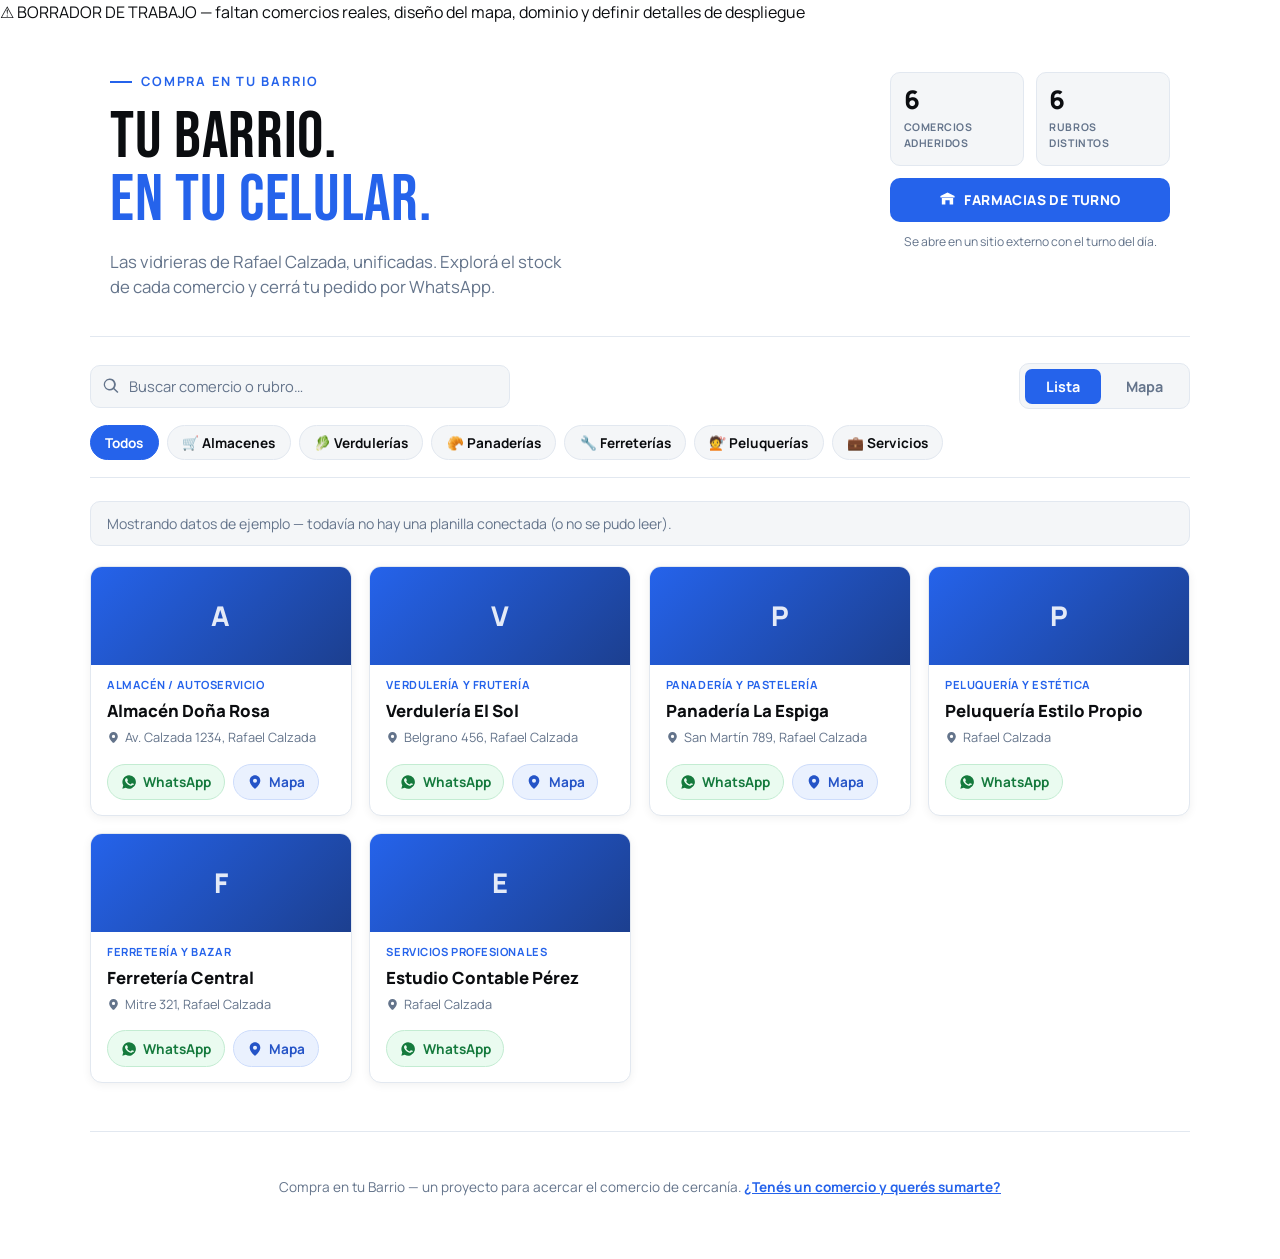
==== index.html @ 44babd19 "Update index.html" ====
<!doctype html>
<html lang="es-AR">
<head>
  <meta charset="UTF-8" />
  <meta name="viewport" content="width=device-width, initial-scale=1" />
  <title>Compra en tu Barrio — Rafael Calzada</title>
  <meta name="description" content="Todos los comercios y servicios de Rafael Calzada en un solo lugar. Contactate directo con tus vecinos comerciantes por WhatsApp." />
  <link rel="preconnect" href="https://fonts.googleapis.com" />
  <link rel="preconnect" href="https://fonts.gstatic.com" crossorigin />
  <link href="https://fonts.googleapis.com/css2?family=Bebas+Neue&family=Manrope:wght@400;500;600;700;800&display=swap" rel="stylesheet" />
  <link rel="stylesheet" href="css/style.css" />
</head>

<div class="placeholder-banner">
  ⚠️ BORRADOR DE TRABAJO — faltan comercios reales, diseño del mapa, dominio y definir detalles de despliegue
</div>
  
<body>
  <div class="pagina">
    <!-- Riel de publicidad izquierdo. Reemplazá el contenido de .riel__slot por
         un <ins class="adsbygoogle"> de Google AdSense (formato vertical, 160x600)
         cuando tengas la cuenta aprobada — ver README, sección "Publicidad". -->
    <aside class="riel riel--izquierda" aria-label="Espacio publicitario">
      <div class="riel__slot">
        <span class="riel__etiqueta">Publicidad</span>
        <p class="riel__texto">¿Querés que tu comercio aparezca acá?</p>
        <a class="riel__cta" id="link-publicidad-izq" href="#" target="_blank" rel="noopener">Reservá este espacio</a>
      </div>
    </aside>

    <div class="pagina__centro">
  <header class="encabezado">
    <div class="contenedor encabezado__contenido">
      <div class="encabezado__texto">
        <p class="encabezado__marca">Compra en tu barrio</p>
        <h1 class="encabezado__titulo">Tu barrio.<br><span class="resalte">En tu celular.</span></h1>
        <p class="encabezado__bajada" id="texto-bajada">
          Las vidrieras de tu barrio, unificadas. Explorá el stock de cada comercio y cerrá tu pedido por WhatsApp.
        </p>
      </div>

      <aside class="panel" aria-label="Resumen y farmacias de turno">
        <div class="panel__stats">
          <div class="panel__stat">
            <span class="panel__stat-num" id="contador-comercios">—</span>
            <span class="panel__stat-label">Comercios adheridos</span>
          </div>
          <div class="panel__stat">
            <span class="panel__stat-num" id="contador-rubros">—</span>
            <span class="panel__stat-label">Rubros distintos</span>
          </div>
        </div>
        <a class="btn-farmacias" id="link-farmacias" href="#" target="_blank" rel="noopener">
          <svg viewBox="0 0 24 24" aria-hidden="true"><path d="M12 2 2 7v2h20V7L12 2zm-8 8v9h5v-6h6v6h5v-9H4z"/></svg>
          Farmacias de turno
        </a>
        <p class="panel__nota">Se abre en un sitio externo con el turno del día.</p>
      </aside>
    </div>
  </header>

  <main class="contenedor principal">
    <div class="barra-herramientas">
      <div class="barra-fila-superior">
        <div class="buscador">
          <svg class="buscador__icono" viewBox="0 0 24 24" aria-hidden="true"><path d="M10 2a8 8 0 105.29 14.29l5.21 5.2 1.41-1.41-5.2-5.21A8 8 0 0010 2zm0 2a6 6 0 110 12 6 6 0 010-12z"/></svg>
          <input type="search" id="buscador" class="buscador__input" placeholder="Buscar comercio o rubro…" aria-label="Buscar comercio o rubro">
        </div>
        <div class="selector" role="tablist" aria-label="Ver como">
          <button class="selector__btn is-activo" type="button" data-vista="lista" role="tab" aria-selected="true">Lista</button>
          <button class="selector__btn" type="button" data-vista="mapa" role="tab" aria-selected="false">Mapa</button>
        </div>
      </div>
      <div class="rubros-filtro" id="rubros-filtro" role="group" aria-label="Filtrar por rubro"></div>
    </div>

    <p class="aviso-demo" id="aviso-demo" hidden>
      Mostrando datos de ejemplo — todavía no hay una planilla conectada (o no se pudo leer).
    </p>

    <section id="lista-comercios" class="grilla" aria-live="polite"></section>
    <section id="vista-mapa" class="vista-mapa" hidden></section>
  </main>

  <footer class="pie">
    <p>Compra en tu Barrio — un proyecto para acercar el comercio de cercanía. <a href="#">¿Tenés un comercio y querés sumarte?</a></p>
  </footer>
    </div>

    <!-- Riel de publicidad derecho. Mismo reemplazo que el izquierdo cuando uses AdSense. -->
    <aside class="riel riel--derecha" aria-label="Espacio publicitario">
      <div class="riel__slot">
        <span class="riel__etiqueta">Publicidad</span>
        <p class="riel__texto">¿Querés que tu comercio aparezca acá?</p>
        <a class="riel__cta" id="link-publicidad-der" href="#" target="_blank" rel="noopener">Reservá este espacio</a>
      </div>
    </aside>
  </div>

  <script src="js/config.js"></script>
  <script src="js/demo-data.js"></script>
  <script src="js/phone.js"></script>
  <script src="js/csv.js"></script>
  <script src="js/app.js"></script>
</body>
</html>
---- css/style.css ----
:root {
  --color-primario: #2563eb;        /* azul de acento */
  --color-primario-texto: #ffffff;
  --color-fondo: #ffffff;
  --color-superficie: #ffffff;
  --color-tile-fondo: #f4f6f8;
  --color-texto: #0b0d10;
  --color-texto-suave: #64748b;
  --color-borde: #e2e8f0;
  --color-whatsapp: #25d366;
  --radio: 12px;
  --sombra: 0 2px 10px rgba(11, 13, 16, 0.06);
  --sombra-hover: 0 10px 24px rgba(11, 13, 16, 0.10);
  --resplandor-acento: none;
  --btn-wa-fondo: #eafbf0;
  --btn-wa-texto: #157a3d;
  --btn-wa-borde: #c3ecd2;
  --btn-mapa-fondo: #eaf1fe;
  --btn-mapa-texto: #2554c7;
  --btn-mapa-borde: #cddcfb;
  font-size: 16px;
}

@media (prefers-color-scheme: dark) {
  :root:not([data-theme="light"]) {
    --color-primario: #2f80ff;
    --color-fondo: #0b0d10;
    --color-superficie: #15181c;
    --color-tile-fondo: #15181c;
    --color-texto: #f7f8fa;
    --color-texto-suave: #94a3b8;
    --color-borde: #262b32;
    --sombra: 0 2px 10px rgba(0, 0, 0, 0.4);
    --sombra-hover: 0 10px 26px rgba(0, 0, 0, 0.55);
    --resplandor-acento: 0 0 24px rgba(47, 128, 255, 0.35);
    --btn-wa-fondo: #16301f;
    --btn-wa-texto: #6bdb95;
    --btn-wa-borde: #285437;
    --btn-mapa-fondo: #16233d;
    --btn-mapa-texto: #8fb4ff;
    --btn-mapa-borde: #24365c;
  }
}

:root[data-theme="dark"] {
  --color-primario: #2f80ff;
  --color-fondo: #0b0d10;
  --color-superficie: #15181c;
  --color-tile-fondo: #15181c;
  --color-texto: #f7f8fa;
  --color-texto-suave: #94a3b8;
  --color-borde: #262b32;
  --sombra: 0 2px 10px rgba(0, 0, 0, 0.4);
  --sombra-hover: 0 10px 26px rgba(0, 0, 0, 0.55);
  --resplandor-acento: 0 0 24px rgba(47, 128, 255, 0.35);
  --btn-wa-fondo: #16301f;
  --btn-wa-texto: #6bdb95;
  --btn-wa-borde: #285437;
  --btn-mapa-fondo: #16233d;
  --btn-mapa-texto: #8fb4ff;
  --btn-mapa-borde: #24365c;
}

* { box-sizing: border-box; }

body {
  margin: 0;
  font-family: "Manrope", "Segoe UI", system-ui, -apple-system, Roboto, Arial, sans-serif;
  background: var(--color-fondo);
  color: var(--color-texto);
  line-height: 1.5;
}

a { color: inherit; }

.contenedor {
  max-width: 1100px;
  margin: 0 auto;
  padding: 0 1.25rem;
}

/* ---------- Rieles de publicidad (laterales) ---------- */

.pagina {
  display: grid;
  grid-template-columns: 1fr minmax(0, 1100px) 1fr;
  column-gap: 1.5rem;
  max-width: 1600px;
  margin: 0 auto;
}

/* grid-column fijo en las tres columnas: si un riel tiene display:none,
   el auto-placement de grid saltearía su columna y correría al resto —
   asignar la columna explícita evita que el centro quede apretado. */
.riel--izquierda { grid-column: 1; }
.pagina__centro { grid-column: 2; min-width: 0; }
.riel--derecha { grid-column: 3; }

.riel { display: none; }

@media (min-width: 1500px) {
  .riel {
    display: flex;
    justify-content: center;
    position: sticky;
    top: 1.5rem;
    align-self: start;
  }
  .riel--izquierda { justify-self: end; }
  .riel--derecha { justify-self: start; }
}

.riel__slot {
  width: 160px;
  min-height: 500px;
  background: var(--color-tile-fondo);
  border: 1px dashed var(--color-borde);
  border-radius: var(--radio);
  padding: 1.1rem 0.9rem;
  display: flex;
  flex-direction: column;
  align-items: center;
  text-align: center;
  gap: 0.75rem;
}

.riel__etiqueta {
  font-size: 0.62rem;
  font-weight: 700;
  letter-spacing: 0.08em;
  text-transform: uppercase;
  color: var(--color-texto-suave);
}

.riel__texto {
  margin: 0;
  font-size: 0.85rem;
  color: var(--color-texto-suave);
  line-height: 1.4;
}

.riel__cta {
  margin-top: auto;
  font-size: 0.8rem;
  font-weight: 700;
  color: var(--color-primario);
  text-decoration: none;
  border: 1px solid var(--color-primario);
  border-radius: 999px;
  padding: 0.45rem 0.9rem;
}

.riel__cta:hover { background: var(--color-primario); color: var(--color-primario-texto); }
.riel__cta[aria-disabled="true"] { pointer-events: none; opacity: 0.6; }

/* ---------- Encabezado ---------- */

.encabezado {
  background: var(--color-fondo);
  padding: 3rem 0 2.25rem;
  border-bottom: 1px solid var(--color-borde);
}

.encabezado__contenido {
  display: flex;
  flex-wrap: wrap;
  gap: 2rem;
  justify-content: space-between;
  align-items: flex-start;
}

.encabezado__texto {
  flex: 1 1 340px;
  max-width: 620px;
}

.encabezado__marca {
  display: flex;
  align-items: center;
  gap: 0.55rem;
  font-size: 0.8rem;
  font-weight: 700;
  letter-spacing: 0.14em;
  text-transform: uppercase;
  color: var(--color-primario);
  margin: 0 0 1rem;
}

.encabezado__marca::before {
  content: "";
  width: 1.4rem;
  height: 2px;
  background: var(--color-primario);
}

.encabezado__titulo {
  font-family: "Bebas Neue", "Oswald", "Segoe UI", system-ui, sans-serif;
  font-weight: 400;
  font-size: clamp(2.6rem, 6.2vw, 4.1rem);
  line-height: 0.96;
  letter-spacing: 0.01em;
  margin: 0 0 1rem;
  color: var(--color-texto);
  text-wrap: balance;
}

.encabezado__titulo .resalte {
  color: var(--color-primario);
  text-shadow: var(--resplandor-acento);
}

.encabezado__bajada {
  margin: 0;
  font-size: 1.05rem;
  color: var(--color-texto-suave);
  max-width: 46ch;
}

/* ---------- Panel lateral (stats + farmacias) ---------- */

.panel {
  flex: 0 0 280px;
  display: flex;
  flex-direction: column;
  gap: 0.7rem;
}

.panel__stats {
  display: flex;
  gap: 0.7rem;
}

.panel__stat {
  flex: 1;
  background: var(--color-tile-fondo);
  border: 1px solid var(--color-borde);
  border-radius: 10px;
  padding: 0.85rem 0.8rem;
}

.panel__stat-num {
  font-family: "Manrope", sans-serif;
  font-size: 1.6rem;
  font-weight: 800;
  color: var(--color-texto);
  line-height: 1;
}

.panel__stat-label {
  display: block;
  margin-top: 0.35rem;
  font-size: 0.66rem;
  font-weight: 700;
  letter-spacing: 0.05em;
  text-transform: uppercase;
  color: var(--color-texto-suave);
}

.btn-farmacias {
  display: flex;
  align-items: center;
  justify-content: center;
  gap: 0.5rem;
  width: 100%;
  padding: 0.75rem 1rem;
  background: var(--color-primario);
  color: var(--color-primario-texto);
  font-weight: 800;
  font-size: 0.85rem;
  letter-spacing: 0.03em;
  text-transform: uppercase;
  border: none;
  border-radius: 10px;
  text-decoration: none;
  box-shadow: var(--resplandor-acento);
  transition: transform 0.15s ease, box-shadow 0.15s ease;
}

.btn-farmacias:hover,
.btn-farmacias:focus-visible {
  transform: translateY(-1px);
}

.btn-farmacias svg { width: 17px; height: 17px; fill: currentColor; }

.panel__nota {
  margin: 0;
  font-size: 0.76rem;
  color: var(--color-texto-suave);
  text-align: center;
}

/* ---------- Barra de herramientas (selector Lista / Mapa) ---------- */

.barra-herramientas {
  padding: 1.4rem 0 1.1rem;
  border-bottom: 1px solid var(--color-borde);
  margin-bottom: 1.4rem;
}

.barra-fila-superior {
  display: flex;
  flex-wrap: wrap;
  gap: 0.75rem;
  align-items: center;
  justify-content: space-between;
}

.buscador {
  position: relative;
  flex: 1 1 260px;
  max-width: 420px;
}

.buscador__icono {
  position: absolute;
  left: 0.75rem;
  top: 50%;
  transform: translateY(-50%);
  width: 18px;
  height: 18px;
  fill: var(--color-texto-suave);
  pointer-events: none;
}

.buscador__input {
  width: 100%;
  padding: 0.6rem 0.9rem 0.6rem 2.4rem;
  border-radius: 10px;
  border: 1px solid var(--color-borde);
  background: var(--color-tile-fondo);
  color: var(--color-texto);
  font: inherit;
  font-size: 0.92rem;
}

.buscador__input::placeholder { color: var(--color-texto-suave); }

.rubros-filtro {
  display: flex;
  flex-wrap: wrap;
  gap: 0.5rem;
  margin-top: 1rem;
}

.rubro-pill {
  display: inline-flex;
  align-items: center;
  gap: 0.4rem;
  border: 1px solid var(--color-borde);
  background: var(--color-tile-fondo);
  color: var(--color-texto);
  padding: 0.45rem 0.9rem;
  border-radius: 999px;
  font-size: 0.85rem;
  font-weight: 700;
  cursor: pointer;
  font-family: inherit;
  transition: background 0.15s ease, color 0.15s ease, border-color 0.15s ease;
}

.rubro-pill:hover { border-color: var(--color-primario); }

.rubro-pill.is-activo {
  background: var(--color-primario);
  color: var(--color-primario-texto);
  border-color: var(--color-primario);
}

.selector {
  display: inline-flex;
  gap: 0.3rem;
  background: var(--color-tile-fondo);
  border: 1px solid var(--color-borde);
  border-radius: 10px;
  padding: 0.3rem;
}

.selector__btn {
  border: none;
  background: transparent;
  padding: 0.5rem 1.3rem;
  border-radius: 7px;
  font-size: 0.9rem;
  font-weight: 700;
  color: var(--color-texto-suave);
  cursor: pointer;
  font-family: inherit;
}

.selector__btn.is-activo {
  background: var(--color-primario);
  color: var(--color-primario-texto);
}

.aviso-demo {
  background: var(--color-tile-fondo);
  border: 1px solid var(--color-borde);
  color: var(--color-texto-suave);
  padding: 0.7rem 1rem;
  border-radius: 10px;
  font-size: 0.88rem;
  margin-bottom: 1.25rem;
}

/* ---------- Grilla de tarjetas ---------- */

.principal { padding: 0.25rem 0 3rem; }

.grilla {
  display: grid;
  grid-template-columns: repeat(auto-fill, minmax(230px, 1fr));
  gap: 1.1rem;
}

.grilla[hidden],
.vista-mapa[hidden] {
  display: none;
}

.mensaje-vacio {
  color: var(--color-texto-suave);
  padding: 2rem 0;
}

.tarjeta {
  background: var(--color-superficie);
  border: 1px solid var(--color-borde);
  border-radius: var(--radio);
  overflow: hidden;
  box-shadow: var(--sombra);
  transition: box-shadow 0.15s ease, transform 0.15s ease, border-color 0.15s ease;
  display: flex;
  flex-direction: column;
}

.tarjeta:hover { box-shadow: var(--sombra-hover); transform: translateY(-2px); border-color: var(--color-primario); }

.tarjeta__portada {
  display: block;
  position: relative;
  aspect-ratio: 16 / 6;
  background: linear-gradient(135deg, var(--color-primario), #1c3f8f);
  overflow: hidden;
}

.tarjeta__portada img {
  width: 100%;
  height: 100%;
  object-fit: cover;
  display: block;
}

.tarjeta__inicial {
  display: none;
  position: absolute;
  inset: 0;
  align-items: center;
  justify-content: center;
  font-family: "Manrope", sans-serif;
  font-size: 1.7rem;
  font-weight: 800;
  color: rgba(255, 255, 255, 0.88);
}

.tarjeta__portada.sin-imagen .tarjeta__inicial { display: flex; }

.tarjeta__cuerpo {
  padding: 0.75rem 1rem 0.9rem;
  display: flex;
  flex-direction: column;
  gap: 0.3rem;
  flex: 1;
}

.tarjeta__rubro {
  font-size: 0.7rem;
  font-weight: 700;
  text-transform: uppercase;
  letter-spacing: 0.05em;
  color: var(--color-primario);
}

.tarjeta__nombre {
  margin: 0;
  font-family: "Manrope", sans-serif;
  font-size: 1.05rem;
  font-weight: 800;
}

.tarjeta__zona {
  display: flex;
  align-items: center;
  gap: 0.3rem;
  margin: 0;
  font-size: 0.8rem;
  color: var(--color-texto-suave);
}

.tarjeta__zona svg { width: 13px; height: 13px; fill: currentColor; flex-shrink: 0; }

.tarjeta__acciones {
  margin-top: auto;
  padding-top: 0.7rem;
  display: flex;
  gap: 0.5rem;
  flex-wrap: wrap;
}

.btn {
  display: inline-flex;
  align-items: center;
  gap: 0.4rem;
  padding: 0.45rem 0.8rem;
  border-radius: 999px;
  font-size: 0.85rem;
  font-weight: 700;
  text-decoration: none;
  border: 1px solid var(--color-borde);
}

.btn svg { width: 16px; height: 16px; fill: currentColor; }

.btn--whatsapp { background: var(--btn-wa-fondo); color: var(--btn-wa-texto); border-color: var(--btn-wa-borde); }
.btn--whatsapp:hover { background: var(--color-whatsapp); color: #06280f; }

.btn--mapa { background: var(--btn-mapa-fondo); color: var(--btn-mapa-texto); border-color: var(--btn-mapa-borde); }
.btn--mapa:hover { background: var(--btn-mapa-texto); color: var(--color-superficie); }

/* ---------- Vista de mapa ---------- */

.vista-mapa iframe {
  width: 100%;
  height: min(70vh, 620px);
  border: 1px solid var(--color-borde);
  border-radius: var(--radio);
}

/* ---------- Pie ---------- */

.pie {
  text-align: center;
  padding: 2rem 0 3rem;
  color: var(--color-texto-suave);
  font-size: 0.85rem;
  border-top: 1px solid var(--color-borde);
}

.pie a { color: var(--color-primario); font-weight: 700; }

/* ---------- Accesibilidad ---------- */

:focus-visible {
  outline: 3px solid var(--color-primario);
  outline-offset: 2px;
}

@media (max-width: 640px) {
  .encabezado__contenido { flex-direction: column; }
  .panel { flex-basis: auto; width: 100%; }
  .buscador { max-width: 100%; flex-basis: 100%; }
}
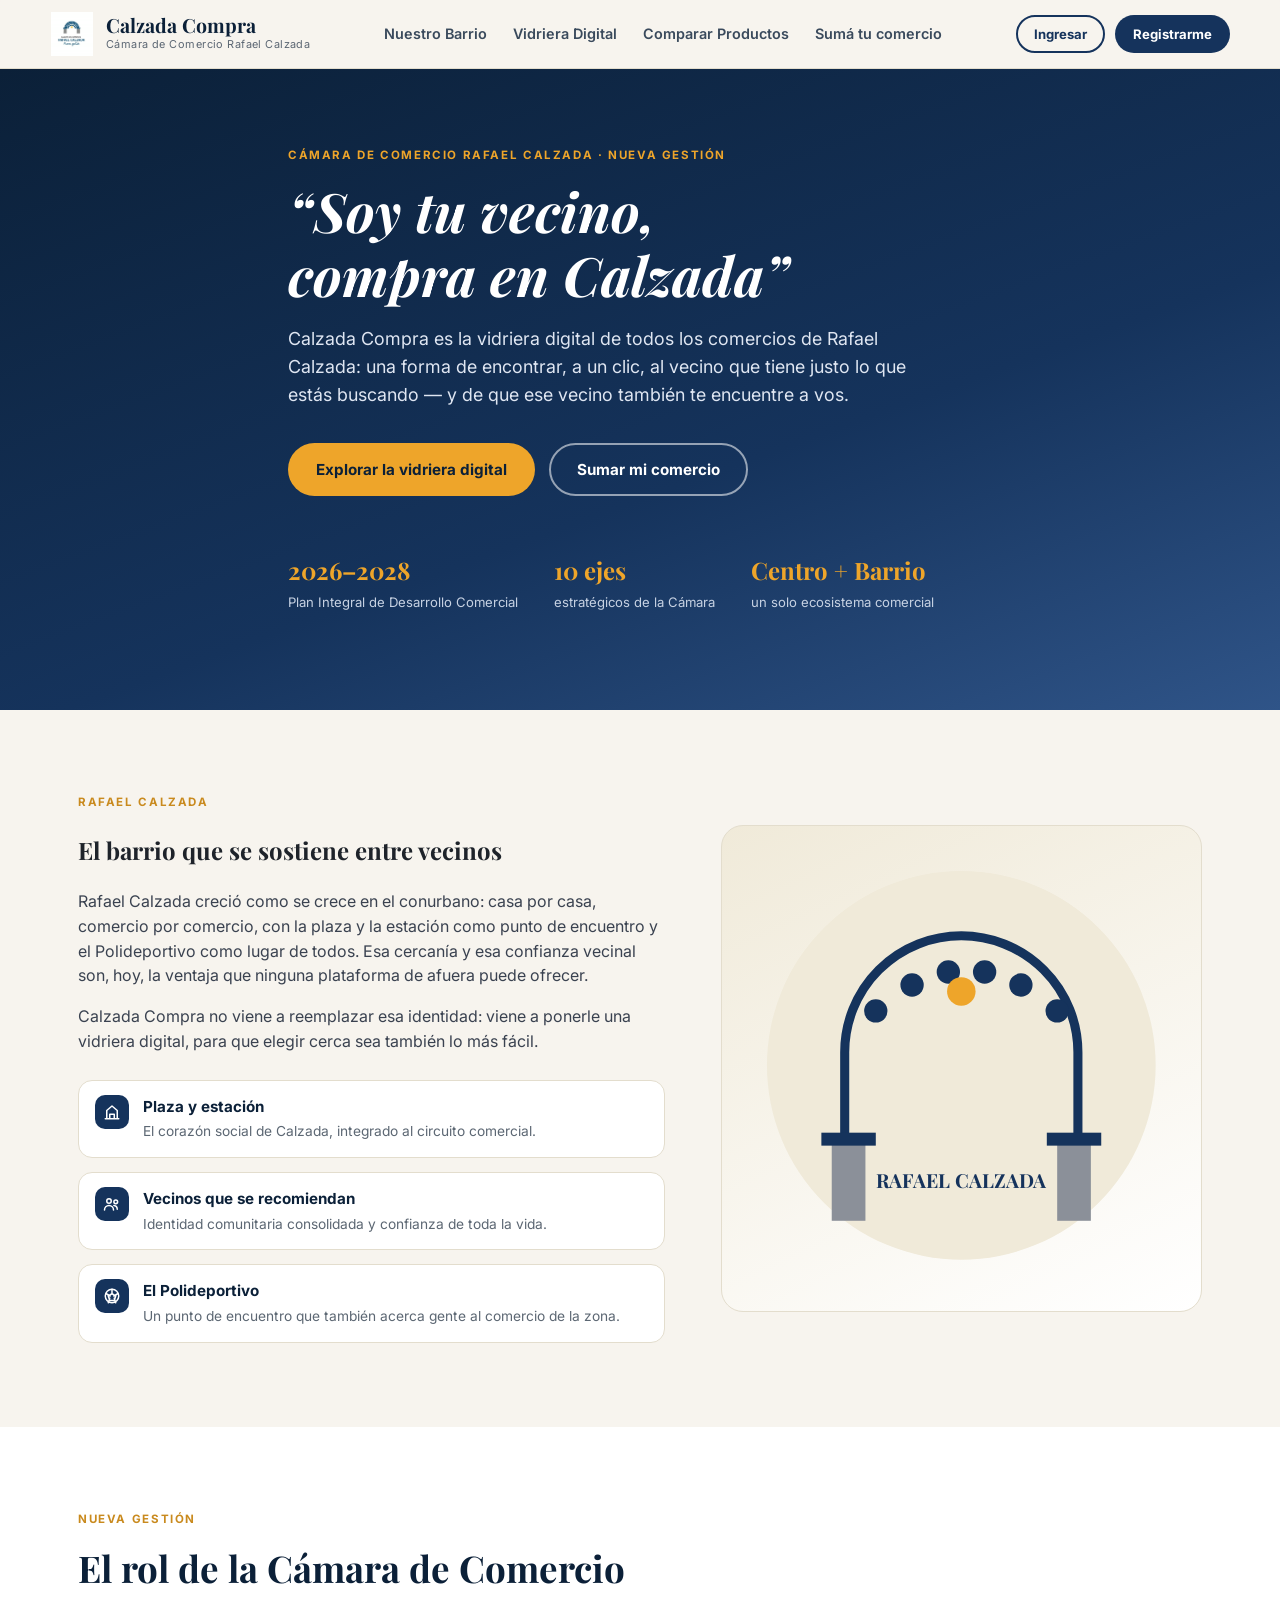
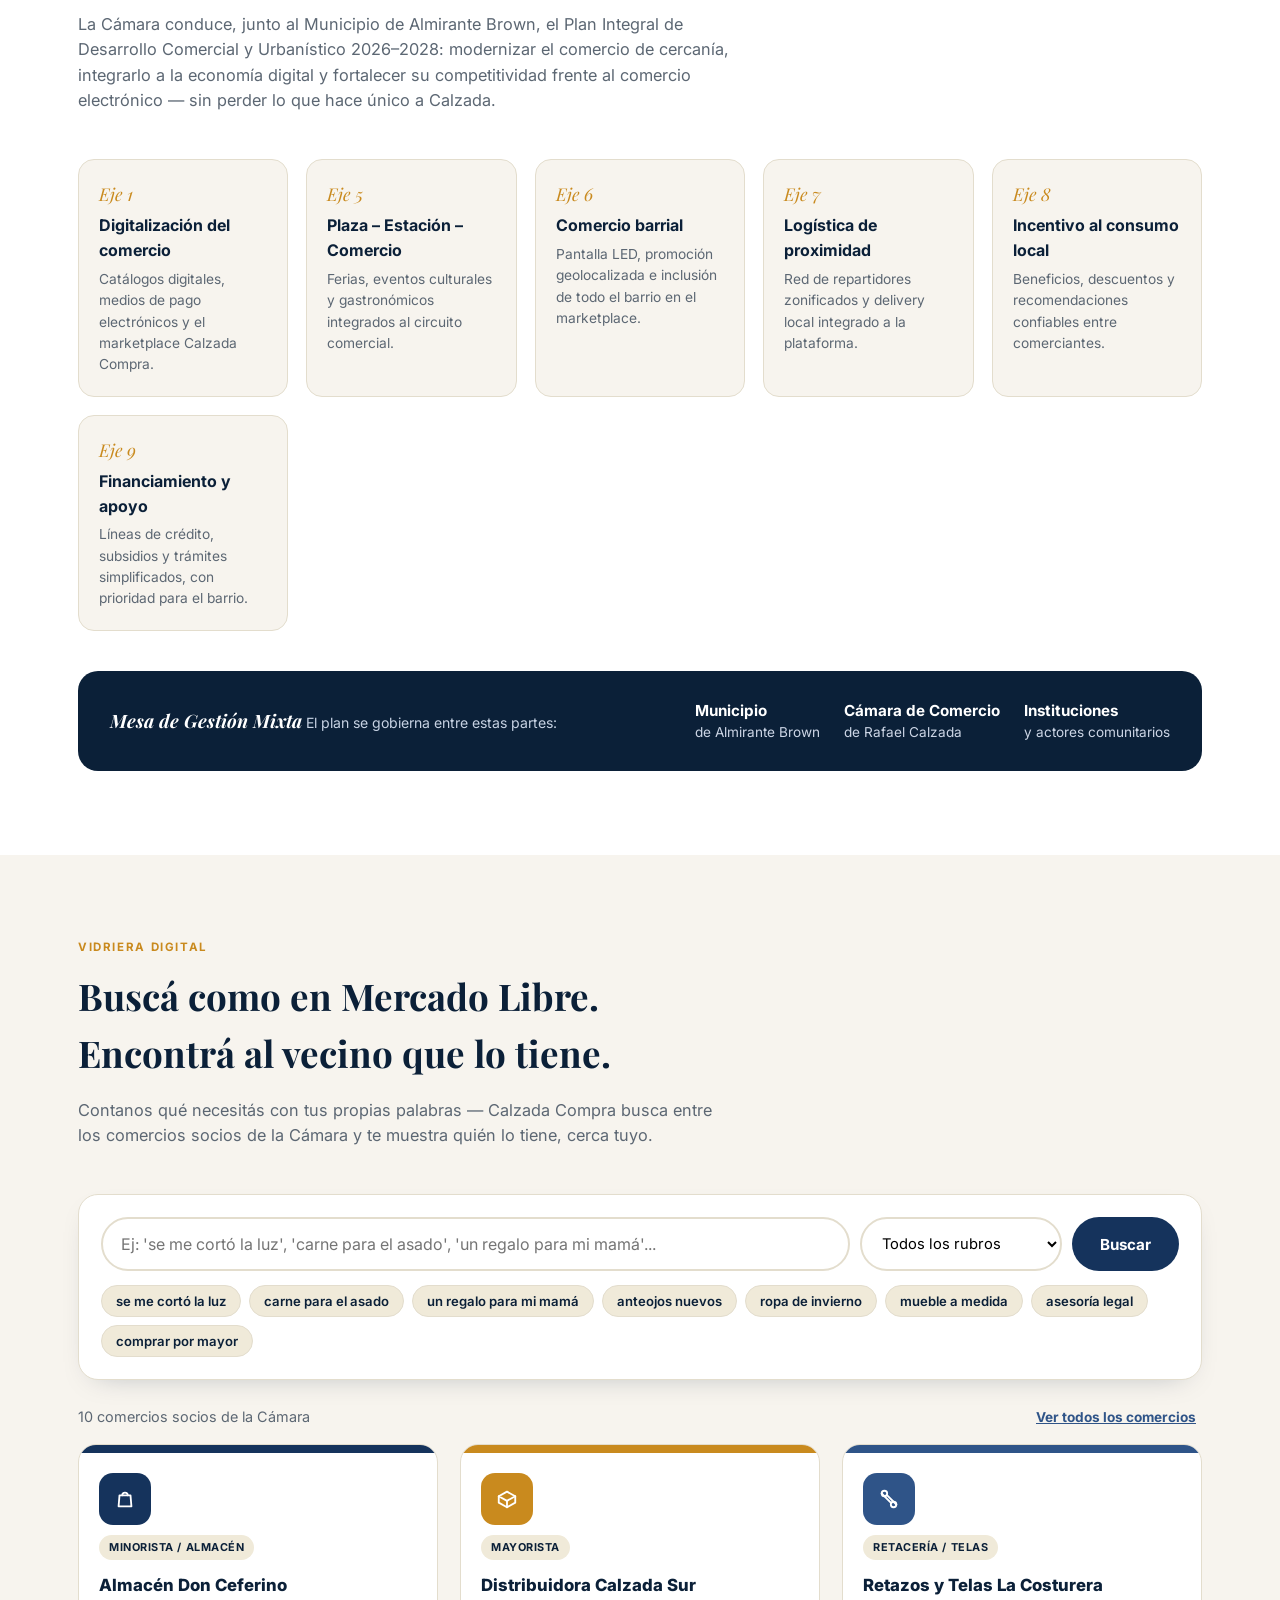
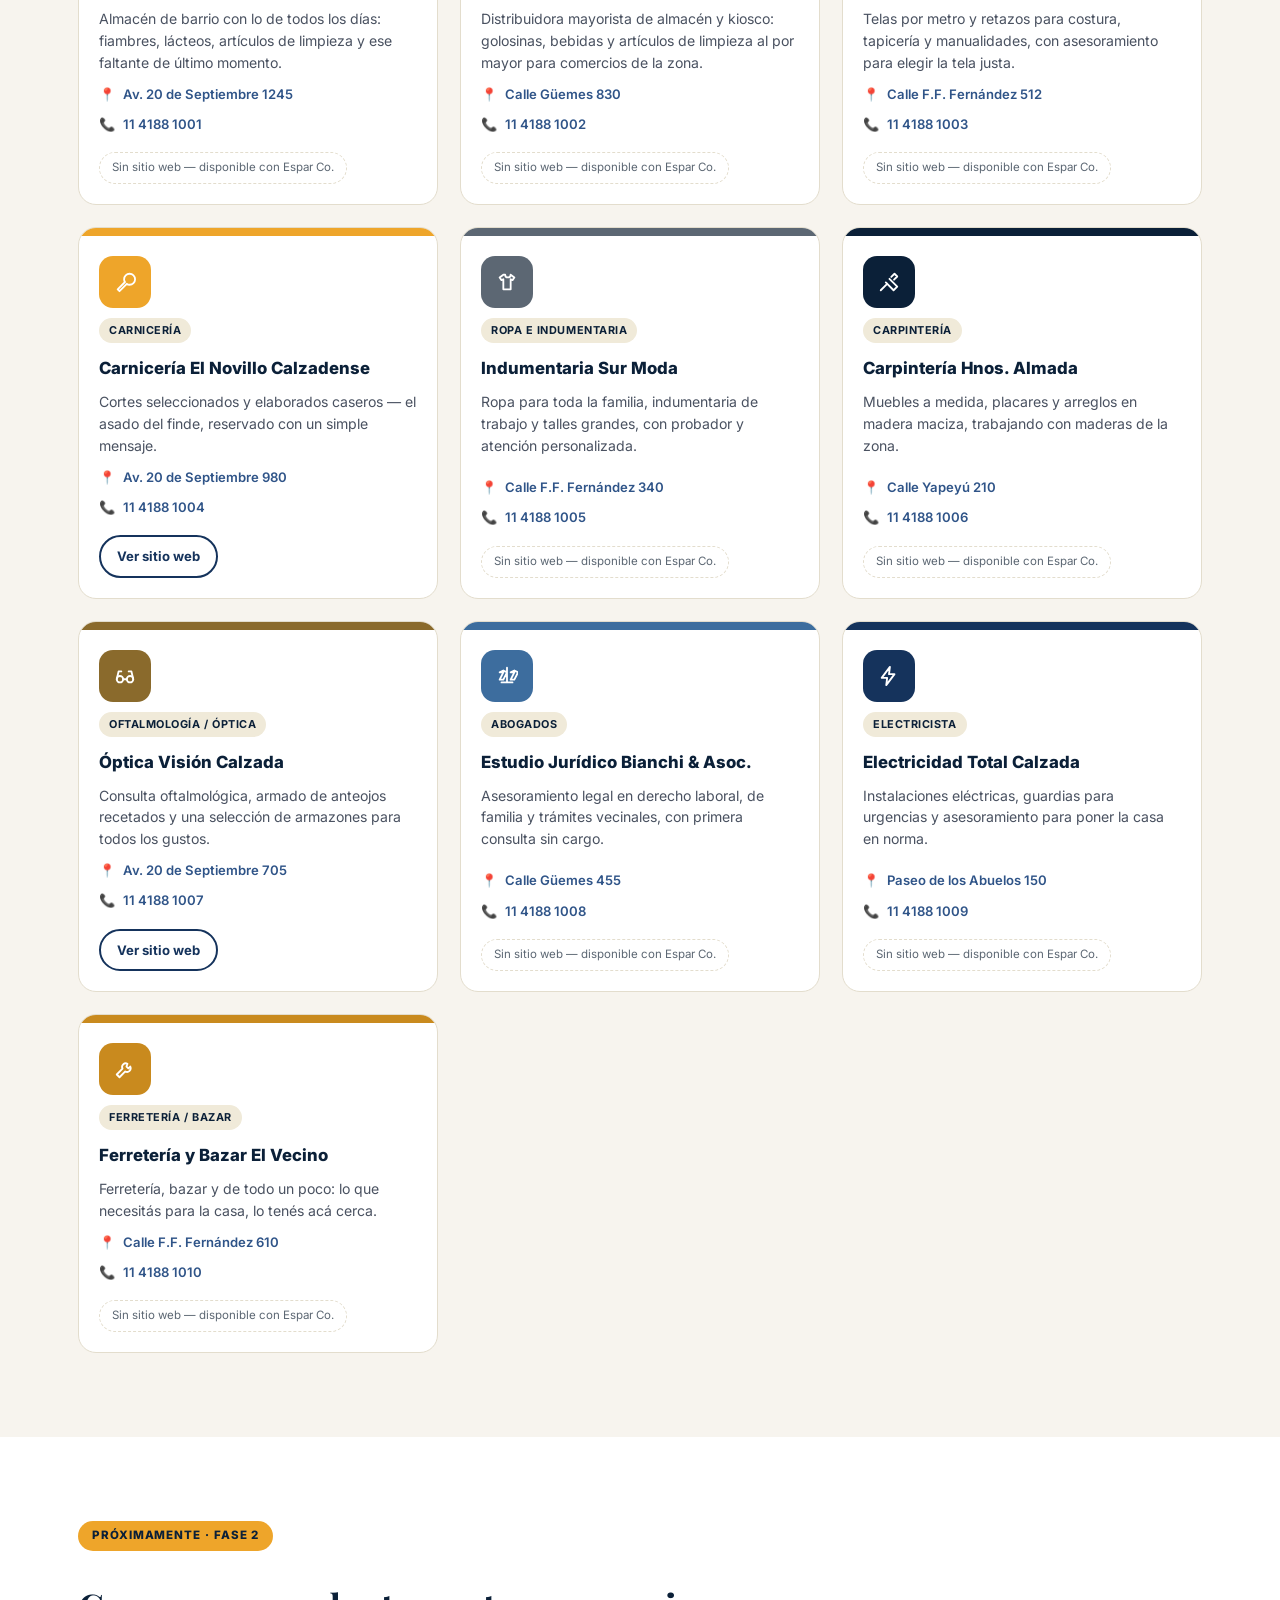
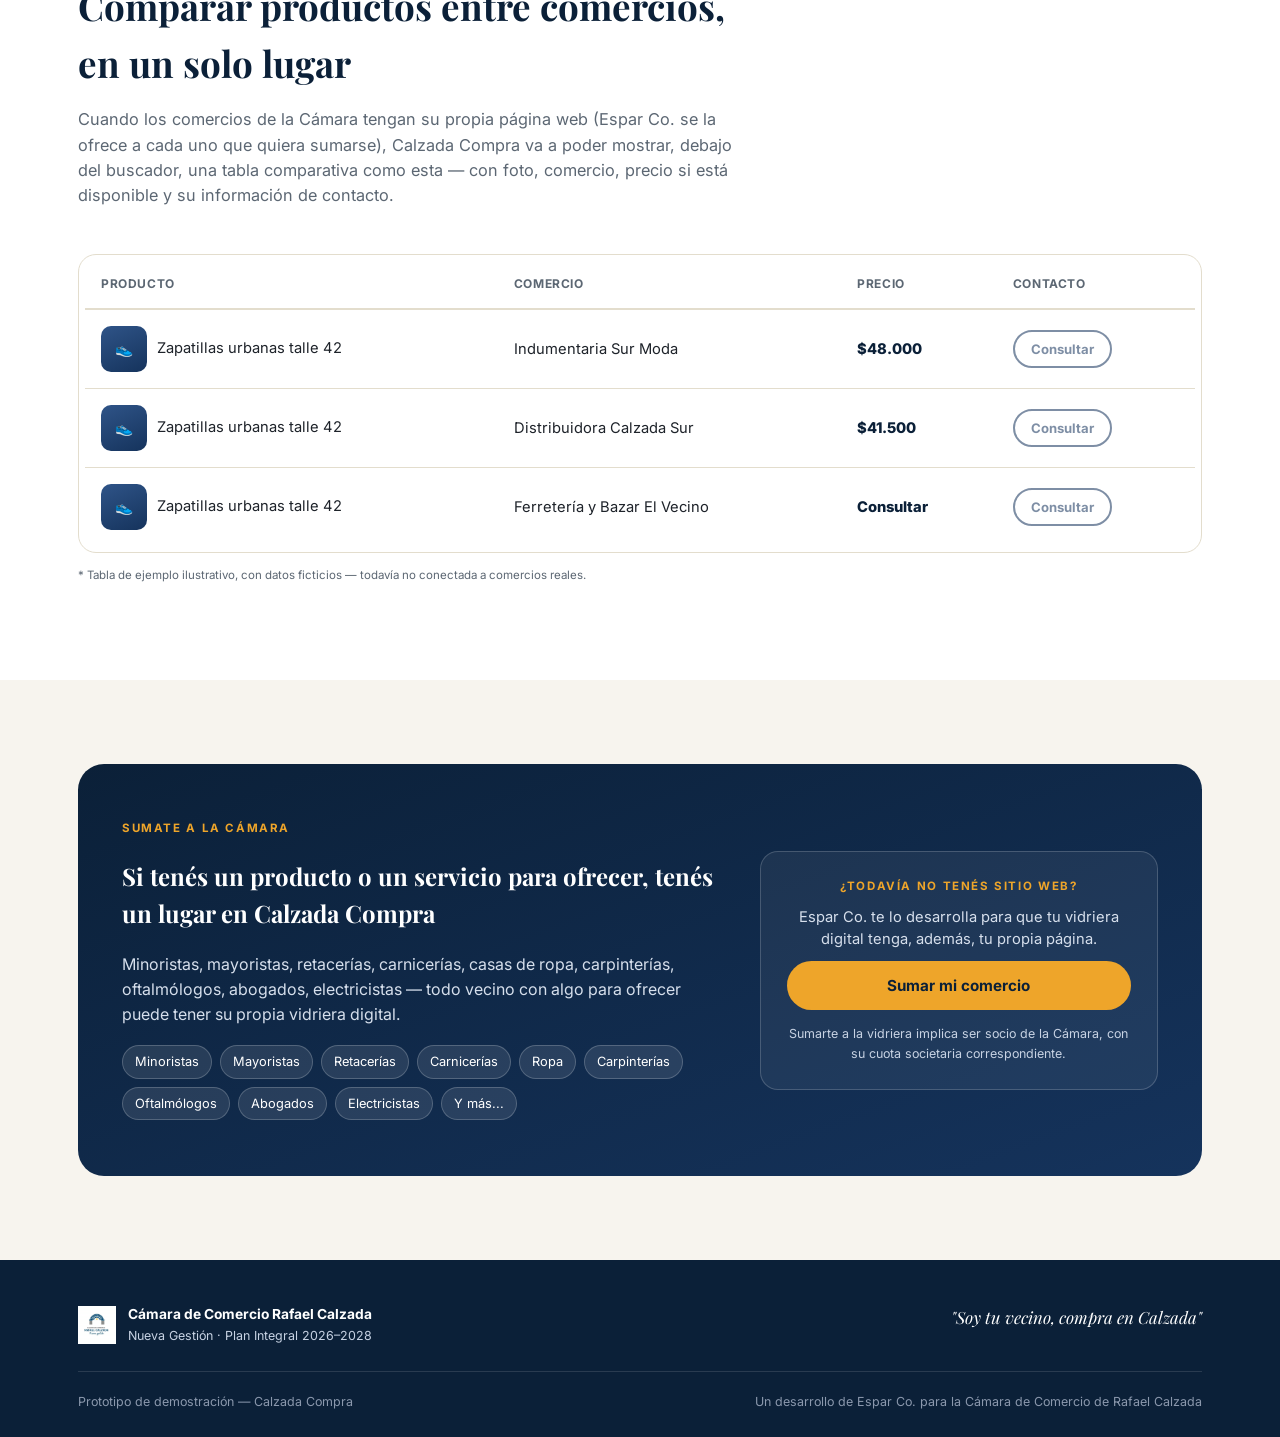
==== commit 75223707: "Add files via upload" ====
--- a/index.html
+++ b/index.html
@@ -1,106 +1,692 @@
-<!doctype html>
-<html lang="es-AR">
+<!DOCTYPE html>
+<html lang="es">
 <head>
-  <meta charset="UTF-8" />
-  <meta name="viewport" content="width=device-width, initial-scale=1" />
-  <title>Compra en tu Barrio — Rafael Calzada</title>
-  <meta name="description" content="Todos los comercios y servicios de Rafael Calzada en un solo lugar. Contactate directo con tus vecinos comerciantes por WhatsApp." />
-  <link rel="preconnect" href="https://fonts.googleapis.com" />
-  <link rel="preconnect" href="https://fonts.gstatic.com" crossorigin />
-  <link href="https://fonts.googleapis.com/css2?family=Bebas+Neue&family=Manrope:wght@400;500;600;700;800&display=swap" rel="stylesheet" />
-  <link rel="stylesheet" href="css/style.css" />
+<meta charset="UTF-8">
+<title>Calzada Compra — Cámara de Comercio Rafael Calzada</title>
+<meta name="viewport" content="width=device-width, initial-scale=1.0">
+<meta name="description" content="Calzada Compra — la vidriera digital de la Cámara de Comercio de Rafael Calzada. Prototipo de demostración.">
+<link rel="icon" type="image/x-icon" href="favicon.ico">
+<style>
+@import url('https://fonts.googleapis.com/css2?family=Playfair+Display:ital,wght@0,600;0,700;1,600&family=Inter:wght@400;500;600;700;800&display=swap');
+
+:root{
+  --navy:#15335c;
+  --navy-deep:#0b2038;
+  --navy-light:#2f5488;
+  --gold:#eea52a;
+  --gold-deep:#c98a1e;
+  --gray:#8b9099;
+  --gray-dark:#5c6773;
+  --cream:#f7f4ee;
+  --cream-2:#f0ead9;
+  --ink:#1e232a;
+  --white:#ffffff;
+  --line:#e3ddcd;
+}
+
+*{box-sizing:border-box;}
+html{scroll-behavior:smooth;}
+body{
+  margin:0;
+  background:var(--cream);
+  color:var(--ink);
+  font-family:'Inter',-apple-system,BlinkMacSystemFont,sans-serif;
+  line-height:1.55;
+  -webkit-font-smoothing:antialiased;
+}
+h1,h2,h3,.serif{font-family:'Playfair Display',Georgia,serif;}
+img{max-width:100%;display:block;}
+a{color:inherit;}
+button{font-family:inherit;cursor:pointer;}
+.wrap{max-width:1180px;margin:0 auto;padding:0 28px;}
+.eyebrow{
+  text-transform:uppercase;letter-spacing:.14em;font-size:.72rem;font-weight:700;
+  color:var(--gold-deep);
+}
+.btn{
+  display:inline-flex;align-items:center;gap:8px;
+  padding:13px 26px;border-radius:999px;border:2px solid transparent;
+  font-weight:700;font-size:.95rem;text-decoration:none;transition:.15s ease;
+}
+.btn-gold{background:var(--gold);color:var(--navy-deep);}
+.btn-gold:hover{background:var(--gold-deep);transform:translateY(-1px);}
+.btn-navy{background:var(--navy);color:var(--white);}
+.btn-navy:hover{background:var(--navy-deep);transform:translateY(-1px);}
+.btn-outline{background:transparent;border-color:var(--navy);color:var(--navy);}
+.btn-outline:hover{background:var(--navy);color:var(--white);}
+.btn-outline-light{background:transparent;border-color:rgba(255,255,255,.55);color:var(--white);}
+.btn-outline-light:hover{background:rgba(255,255,255,.15);}
+.btn:disabled,.btn[disabled]{opacity:.55;cursor:not-allowed;}
+.btn-sm{padding:9px 16px;font-size:.82rem;border-radius:999px;}
+
+/* HEADER */
+header{
+  position:sticky;top:0;z-index:50;
+  background:rgba(247,244,238,.92);backdrop-filter:blur(6px);
+  border-bottom:1px solid var(--line);
+}
+.nav{display:flex;align-items:center;justify-content:space-between;padding:12px 0;gap:20px;}
+.brand{display:flex;align-items:center;gap:12px;text-decoration:none;}
+.brand img{height:44px;width:44px;object-fit:contain;}
+.brand-text .b1{font-family:'Playfair Display',serif;font-weight:700;font-size:1.22rem;color:var(--navy-deep);line-height:1.1;}
+.brand-text .b2{font-size:.68rem;color:var(--gray-dark);letter-spacing:.04em;}
+nav.links{display:flex;gap:26px;font-weight:600;font-size:.9rem;}
+nav.links a{text-decoration:none;color:var(--navy-deep);opacity:.8;}
+nav.links a:hover{opacity:1;}
+.nav-actions{display:flex;gap:10px;align-items:center;}
+.burger{display:none;background:none;border:none;font-size:1.5rem;color:var(--navy-deep);}
+
+/* HERO */
+.hero{
+  position:relative;overflow:hidden;
+  background:linear-gradient(160deg,var(--navy-deep) 0%,var(--navy) 60%,var(--navy-light) 100%);
+  color:var(--white);padding:78px 0 96px;
+}
+.hero .arcs{position:absolute;inset:0;opacity:.16;pointer-events:none;}
+.hero-inner{position:relative;max-width:760px;}
+.hero .eyebrow{color:var(--gold);}
+.hero h1{font-size:clamp(2.1rem,5vw,3.4rem);font-style:italic;margin:14px 0 18px;line-height:1.18;}
+.hero p.lead{font-size:1.12rem;color:#dfe6f2;max-width:620px;margin-bottom:34px;}
+.hero .cta-row{display:flex;gap:14px;flex-wrap:wrap;}
+.hero-stats{display:flex;gap:36px;margin-top:56px;flex-wrap:wrap;}
+.hero-stats .stat b{display:block;font-family:'Playfair Display',serif;font-size:1.5rem;color:var(--gold);}
+.hero-stats .stat span{font-size:.82rem;color:#c7d2e3;}
+
+/* SECTION generic */
+section{padding:84px 0;}
+.section-head{max-width:660px;margin-bottom:46px;}
+.section-head h2{font-size:clamp(1.6rem,3.4vw,2.3rem);margin:10px 0 14px;color:var(--navy-deep);}
+.section-head p{color:var(--gray-dark);font-size:1.02rem;}
+.section-alt{background:var(--white);}
+
+/* IDENTIDAD */
+.identidad-grid{display:grid;grid-template-columns:1.1fr .9fr;gap:56px;align-items:center;}
+.identidad-grid p{color:#3a4250;margin-bottom:16px;}
+.chip-list{display:flex;flex-direction:column;gap:14px;margin-top:26px;}
+.chip-list .chip{
+  display:flex;gap:14px;align-items:flex-start;background:var(--white);
+  border:1px solid var(--line);border-radius:14px;padding:14px 16px;
+}
+.chip-list .chip .ico{flex:none;width:34px;height:34px;border-radius:10px;background:var(--navy);color:var(--white);display:flex;align-items:center;justify-content:center;}
+.chip-list .chip b{display:block;color:var(--navy-deep);font-size:.95rem;}
+.chip-list .chip span{font-size:.86rem;color:var(--gray-dark);}
+.identidad-visual{
+  background:linear-gradient(155deg,var(--cream-2),var(--white));
+  border:1px solid var(--line);border-radius:22px;padding:32px;
+}
+
+/* CAMARA / ejes */
+.ejes-grid{display:grid;grid-template-columns:repeat(auto-fit,minmax(210px,1fr));gap:18px;margin-top:10px;}
+.eje-card{background:var(--cream);border:1px solid var(--line);border-radius:16px;padding:20px;}
+.eje-card .num{font-family:'Playfair Display',serif;font-style:italic;color:var(--gold-deep);font-size:1.1rem;}
+.eje-card h4{margin:6px 0 6px;font-size:1rem;color:var(--navy-deep);}
+.eje-card p{margin:0;font-size:.86rem;color:var(--gray-dark);}
+.gestion-box{
+  margin-top:40px;background:var(--navy-deep);color:#fff;border-radius:20px;
+  padding:28px 32px;display:flex;gap:26px;flex-wrap:wrap;align-items:center;justify-content:space-between;
+}
+.gestion-box .who{display:flex;gap:24px;flex-wrap:wrap;}
+.gestion-box .who div{font-size:.85rem;color:#cdd6e6;}
+.gestion-box .who b{display:block;color:#fff;font-size:.95rem;}
+
+/* VIDRIERA */
+.search-box{
+  background:var(--white);border:1px solid var(--line);border-radius:20px;
+  padding:22px;box-shadow:0 10px 30px -18px rgba(11,32,56,.35);
+}
+.search-row{display:flex;gap:10px;flex-wrap:wrap;}
+.search-row input[type=text]{
+  flex:1 1 320px;padding:15px 18px;border-radius:999px;border:2px solid var(--line);
+  font-size:1rem;font-family:inherit;outline:none;
+}
+.search-row input[type=text]:focus{border-color:var(--navy-light);}
+.search-row select{
+  padding:14px 16px;border-radius:999px;border:2px solid var(--line);font-family:inherit;font-size:.92rem;background:var(--white);
+}
+.chips{display:flex;gap:8px;flex-wrap:wrap;margin-top:14px;}
+.chips button{
+  background:var(--cream-2);border:1px solid var(--line);border-radius:999px;padding:7px 14px;
+  font-size:.82rem;color:var(--navy-deep);font-weight:600;
+}
+.chips button:hover{background:var(--gold);border-color:var(--gold);}
+.results-meta{display:flex;justify-content:space-between;align-items:center;margin:26px 0 16px;flex-wrap:wrap;gap:10px;}
+.results-meta span{color:var(--gray-dark);font-size:.9rem;}
+.results-meta .clear-btn{background:none;border:none;color:var(--navy-light);font-weight:700;font-size:.85rem;text-decoration:underline;}
+.grid-cards{display:grid;grid-template-columns:repeat(auto-fill,minmax(270px,1fr));gap:22px;}
+.card{
+  background:var(--white);border:1px solid var(--line);border-radius:18px;overflow:hidden;
+  display:flex;flex-direction:column;transition:.15s ease;
+}
+.card:hover{transform:translateY(-3px);box-shadow:0 16px 30px -18px rgba(11,32,56,.35);}
+.card .top{height:8px;}
+.card .card-body{padding:20px;display:flex;flex-direction:column;gap:10px;flex:1;}
+.card .icon-badge{
+  width:52px;height:52px;border-radius:14px;display:flex;align-items:center;justify-content:center;color:#fff;
+}
+.card h3{margin:2px 0 0;font-size:1.05rem;font-family:'Inter';font-weight:800;color:var(--navy-deep);}
+.card .rubro-tag{
+  align-self:flex-start;font-size:.68rem;font-weight:700;text-transform:uppercase;letter-spacing:.05em;
+  background:var(--cream-2);color:var(--navy-deep);padding:4px 10px;border-radius:999px;
+}
+.card p.desc{font-size:.88rem;color:#4a5261;margin:0;flex:1;}
+.card .meta-line{display:flex;gap:8px;align-items:flex-start;font-size:.82rem;color:var(--gray-dark);}
+.card .meta-line a{color:var(--navy-light);text-decoration:none;font-weight:600;}
+.card .meta-line a:hover{text-decoration:underline;}
+.card .card-actions{display:flex;gap:8px;flex-wrap:wrap;margin-top:8px;}
+.card .web-pending{
+  font-size:.72rem;color:var(--gray-dark);border:1px dashed var(--line);border-radius:999px;padding:6px 12px;
+}
+.empty-state{
+  text-align:center;padding:60px 20px;background:var(--white);border:1px dashed var(--line);border-radius:18px;color:var(--gray-dark);
+}
+.empty-state b{color:var(--navy-deep);display:block;font-family:'Playfair Display',serif;font-size:1.2rem;margin-bottom:8px;}
+
+/* FASE 2 */
+.fase2-banner{
+  display:inline-block;background:var(--gold);color:var(--navy-deep);font-weight:800;font-size:.72rem;
+  text-transform:uppercase;letter-spacing:.08em;padding:6px 14px;border-radius:999px;margin-bottom:16px;
+}
+.compare-table-wrap{overflow-x:auto;background:var(--white);border:1px solid var(--line);border-radius:18px;padding:6px;}
+table.compare{width:100%;border-collapse:collapse;min-width:640px;}
+table.compare th{text-align:left;font-size:.75rem;text-transform:uppercase;letter-spacing:.05em;color:var(--gray-dark);padding:14px 16px;border-bottom:2px solid var(--line);}
+table.compare td{padding:16px;border-bottom:1px solid var(--line);font-size:.92rem;vertical-align:middle;}
+table.compare tr:last-child td{border-bottom:none;}
+.prod-thumb{width:46px;height:46px;border-radius:10px;background:linear-gradient(155deg,var(--navy-light),var(--navy));display:inline-flex;align-items:center;justify-content:center;color:#fff;margin-right:10px;vertical-align:middle;}
+.price{font-weight:800;color:var(--navy-deep);}
+.example-tag{font-size:.72rem;color:var(--gray-dark);margin-top:14px;}
+
+/* SUMATE */
+.sumate{
+  background:linear-gradient(160deg,var(--navy-deep),var(--navy));color:#fff;border-radius:26px;
+  padding:56px 44px;display:grid;grid-template-columns:1.2fr .8fr;gap:40px;align-items:center;
+}
+.sumate h2{color:#fff;}
+.sumate p{color:#d6dfec;}
+.rubros-tags{display:flex;flex-wrap:wrap;gap:8px;margin-top:18px;}
+.rubros-tags span{background:rgba(255,255,255,.1);border:1px solid rgba(255,255,255,.2);padding:6px 12px;border-radius:999px;font-size:.8rem;}
+.sumate-card{background:rgba(255,255,255,.06);border:1px solid rgba(255,255,255,.18);border-radius:18px;padding:26px;text-align:center;}
+.sumate-card .btn{width:100%;justify-content:center;margin-top:10px;}
+
+/* FOOTER */
+footer{background:var(--navy-deep);color:#c7d2e3;padding:44px 0 26px;font-size:.86rem;}
+.foot-top{display:flex;justify-content:space-between;gap:30px;flex-wrap:wrap;padding-bottom:26px;border-bottom:1px solid rgba(255,255,255,.12);}
+.foot-brand{display:flex;gap:12px;align-items:center;}
+.foot-brand img{height:38px;width:38px;}
+.foot-tagline{font-style:italic;font-family:'Playfair Display',serif;color:#fff;font-size:1.05rem;max-width:360px;}
+.foot-bottom{padding-top:20px;display:flex;justify-content:space-between;flex-wrap:wrap;gap:10px;color:#8b98ad;font-size:.78rem;}
+
+/* MODAL */
+.modal-overlay{
+  position:fixed;inset:0;background:rgba(11,32,56,.55);display:none;align-items:center;justify-content:center;
+  z-index:100;padding:20px;
+}
+.modal-overlay.open{display:flex;}
+.modal{
+  background:#fff;border-radius:22px;max-width:460px;width:100%;max-height:90vh;overflow-y:auto;
+  padding:30px 30px 26px;position:relative;
+}
+.modal .close-btn{position:absolute;top:16px;right:18px;background:none;border:none;font-size:1.3rem;color:var(--gray-dark);}
+.modal h3{margin:0 0 4px;color:var(--navy-deep);}
+.modal .sub{color:var(--gray-dark);font-size:.86rem;margin-bottom:18px;}
+.tabs{display:flex;gap:6px;background:var(--cream);border-radius:999px;padding:4px;margin-bottom:22px;}
+.tabs button{flex:1;padding:10px;border:none;border-radius:999px;background:none;font-weight:700;font-size:.85rem;color:var(--gray-dark);}
+.tabs button.active{background:var(--navy);color:#fff;}
+.form-group{margin-bottom:14px;}
+.form-group label{display:block;font-size:.8rem;font-weight:700;color:var(--navy-deep);margin-bottom:5px;}
+.form-group input,.form-group select{
+  width:100%;padding:11px 14px;border-radius:10px;border:1.5px solid var(--line);font-family:inherit;font-size:.92rem;
+}
+.form-group input:focus,.form-group select:focus{outline:none;border-color:var(--navy-light);}
+.form-note{font-size:.74rem;color:var(--gray-dark);margin-top:10px;}
+.confirm-panel{text-align:center;padding:14px 0;}
+.confirm-panel .check{
+  width:60px;height:60px;border-radius:50%;background:var(--gold);color:var(--navy-deep);
+  display:flex;align-items:center;justify-content:center;margin:0 auto 16px;font-size:1.6rem;
+}
+.form-panel.hidden{display:none;}
+.pane{display:none;}
+.pane.active{display:block;}
+
+@media (max-width:880px){
+  .identidad-grid{grid-template-columns:1fr;}
+  .sumate{grid-template-columns:1fr;padding:40px 26px;}
+}
+@media (max-width:720px){
+  nav.links{display:none;}
+  .burger{display:block;}
+  .hero{padding:56px 0 70px;}
+  section{padding:56px 0;}
+}
+</style>
 </head>
-
-<div class="placeholder-banner">
-  ⚠️ BORRADOR DE TRABAJO — faltan comercios reales, diseño del mapa, dominio y definir detalles de despliegue
+<body>
+
+<header>
+  <div class="wrap nav">
+    <a href="#inicio" class="brand">
+      <img src="[data-uri]" alt="Logo Cámara de Comercio Rafael Calzada">
+      <div class="brand-text">
+        <div class="b1">Calzada Compra</div>
+        <div class="b2">Cámara de Comercio Rafael Calzada</div>
+      </div>
+    </a>
+    <nav class="links">
+      <a href="#identidad">Nuestro Barrio</a>
+      <a href="#vidriera">Vidriera Digital</a>
+      <a href="#fase2">Comparar Productos</a>
+      <a href="#sumate">Sumá tu comercio</a>
+    </nav>
+    <div class="nav-actions">
+      <button class="btn btn-outline btn-sm" onclick="openModal('vecino')">Ingresar</button>
+      <button class="btn btn-navy btn-sm" onclick="openModal('vecino')">Registrarme</button>
+    </div>
+  </div>
+</header>
+
+<section class="hero" id="inicio">
+  <div class="wrap hero-inner">
+    <div class="eyebrow">Cámara de Comercio Rafael Calzada · Nueva Gestión</div>
+    <h1>“Soy tu vecino,<br>compra en Calzada”</h1>
+    <p class="lead">Calzada Compra es la vidriera digital de todos los comercios de Rafael Calzada: una forma de encontrar, a un clic, al vecino que tiene justo lo que estás buscando — y de que ese vecino también te encuentre a vos.</p>
+    <div class="cta-row">
+      <a href="#vidriera" class="btn btn-gold">Explorar la vidriera digital</a>
+      <a href="#sumate" class="btn btn-outline-light">Sumar mi comercio</a>
+    </div>
+    <div class="hero-stats">
+      <div class="stat"><b>2026–2028</b><span>Plan Integral de Desarrollo Comercial</span></div>
+      <div class="stat"><b>10 ejes</b><span>estratégicos de la Cámara</span></div>
+      <div class="stat"><b>Centro + Barrio</b><span>un solo ecosistema comercial</span></div>
+    </div>
+  </div>
+</section>
+
+<section id="identidad">
+  <div class="wrap identidad-grid">
+    <div>
+      <div class="eyebrow">Rafael Calzada</div>
+      <h2 class="serif">El barrio que se sostiene entre vecinos</h2>
+      <p>Rafael Calzada creció como se crece en el conurbano: casa por casa, comercio por comercio, con la plaza y la estación como punto de encuentro y el Polideportivo como lugar de todos. Esa cercanía y esa confianza vecinal son, hoy, la ventaja que ninguna plataforma de afuera puede ofrecer.</p>
+      <p>Calzada Compra no viene a reemplazar esa identidad: viene a ponerle una vidriera digital, para que elegir cerca sea también lo más fácil.</p>
+      <div class="chip-list">
+        <div class="chip">
+          <div class="ico"><svg viewBox="0 0 24 24" width="18" height="18" fill="none" stroke="currentColor" stroke-width="2" stroke-linecap="round" stroke-linejoin="round"><path d="M3 21h18M5 21V10l7-6 7 6v11M9 21v-6h6v6"/></svg></div>
+          <div><b>Plaza y estación</b><span>El corazón social de Calzada, integrado al circuito comercial.</span></div>
+        </div>
+        <div class="chip">
+          <div class="ico"><svg viewBox="0 0 24 24" width="18" height="18" fill="none" stroke="currentColor" stroke-width="2" stroke-linecap="round" stroke-linejoin="round"><circle cx="8" cy="8" r="3"/><circle cx="17" cy="9" r="2.5"/><path d="M2 20c0-3.3 2.7-6 6-6s6 2.7 6 6M14.5 14c2.5.3 4.5 2.3 4.5 5"/></svg></div>
+          <div><b>Vecinos que se recomiendan</b><span>Identidad comunitaria consolidada y confianza de toda la vida.</span></div>
+        </div>
+        <div class="chip">
+          <div class="ico"><svg viewBox="0 0 24 24" width="18" height="18" fill="none" stroke="currentColor" stroke-width="2" stroke-linecap="round" stroke-linejoin="round"><circle cx="12" cy="12" r="9"/><path d="M12 3v6l5 3-2 6H9l-2-6 5-3V3M4.5 9l5 3M19.5 9l-5 3M7 21l2-6M17 21l-2-6"/></svg></div>
+          <div><b>El Polideportivo</b><span>Un punto de encuentro que también acerca gente al comercio de la zona.</span></div>
+        </div>
+      </div>
+    </div>
+    <div class="identidad-visual">
+      <svg viewBox="0 0 320 320" width="100%" role="img" aria-label="Ilustración del arco de Rafael Calzada">
+        <circle cx="160" cy="160" r="150" fill="#f0ead9"/>
+        <g stroke="#15335c" stroke-width="7" fill="none" stroke-linecap="round">
+          <path d="M70 220 V150 A90 90 0 0 1 250 150 V220"/>
+        </g>
+        <g fill="#15335c">
+          <circle cx="94" cy="118" r="9"/>
+          <circle cx="122" cy="98" r="9"/>
+          <circle cx="150" cy="88" r="9"/>
+          <circle cx="178" cy="88" r="9"/>
+          <circle cx="206" cy="98" r="9"/>
+          <circle cx="234" cy="118" r="9"/>
+        </g>
+        <circle cx="160" cy="103" r="11" fill="#eea52a"/>
+        <rect x="60" y="220" width="26" height="60" fill="#8b9099"/>
+        <rect x="234" y="220" width="26" height="60" fill="#8b9099"/>
+        <rect x="52" y="212" width="42" height="10" fill="#15335c"/>
+        <rect x="226" y="212" width="42" height="10" fill="#15335c"/>
+        <text x="160" y="255" text-anchor="middle" font-family="Playfair Display, serif" font-weight="700" font-size="15" fill="#15335c">RAFAEL CALZADA</text>
+      </svg>
+    </div>
+  </div>
+</section>
+
+<section class="section-alt" id="camara">
+  <div class="wrap">
+    <div class="section-head">
+      <div class="eyebrow">Nueva Gestión</div>
+      <h2 class="serif">El rol de la Cámara de Comercio</h2>
+      <p>La Cámara conduce, junto al Municipio de Almirante Brown, el Plan Integral de Desarrollo Comercial y Urbanístico 2026–2028: modernizar el comercio de cercanía, integrarlo a la economía digital y fortalecer su competitividad frente al comercio electrónico — sin perder lo que hace único a Calzada.</p>
+    </div>
+    <div class="ejes-grid">
+      <div class="eje-card"><div class="num">Eje 1</div><h4>Digitalización del comercio</h4><p>Catálogos digitales, medios de pago electrónicos y el marketplace Calzada Compra.</p></div>
+      <div class="eje-card"><div class="num">Eje 5</div><h4>Plaza – Estación – Comercio</h4><p>Ferias, eventos culturales y gastronómicos integrados al circuito comercial.</p></div>
+      <div class="eje-card"><div class="num">Eje 6</div><h4>Comercio barrial</h4><p>Pantalla LED, promoción geolocalizada e inclusión de todo el barrio en el marketplace.</p></div>
+      <div class="eje-card"><div class="num">Eje 7</div><h4>Logística de proximidad</h4><p>Red de repartidores zonificados y delivery local integrado a la plataforma.</p></div>
+      <div class="eje-card"><div class="num">Eje 8</div><h4>Incentivo al consumo local</h4><p>Beneficios, descuentos y recomendaciones confiables entre comerciantes.</p></div>
+      <div class="eje-card"><div class="num">Eje 9</div><h4>Financiamiento y apoyo</h4><p>Líneas de crédito, subsidios y trámites simplificados, con prioridad para el barrio.</p></div>
+    </div>
+    <div class="gestion-box">
+      <div>
+        <b style="font-family:'Playfair Display',serif;font-style:italic;font-size:1.15rem;">Mesa de Gestión Mixta</b>
+        <span style="color:#c7d2e3;font-size:.88rem;">El plan se gobierna entre estas partes:</span>
+      </div>
+      <div class="who">
+        <div><b>Municipio</b>de Almirante Brown</div>
+        <div><b>Cámara de Comercio</b>de Rafael Calzada</div>
+        <div><b>Instituciones</b>y actores comunitarios</div>
+      </div>
+    </div>
+  </div>
+</section>
+
+<section id="vidriera">
+  <div class="wrap">
+    <div class="section-head">
+      <div class="eyebrow">Vidriera Digital</div>
+      <h2 class="serif">Buscá como en Mercado Libre. Encontrá al vecino que lo tiene.</h2>
+      <p>Contanos qué necesitás con tus propias palabras — Calzada Compra busca entre los comercios socios de la Cámara y te muestra quién lo tiene, cerca tuyo.</p>
+    </div>
+    <div class="search-box">
+      <div class="search-row">
+        <input type="text" id="searchInput" placeholder="Ej: 'se me cortó la luz', 'carne para el asado', 'un regalo para mi mamá'...">
+        <select id="rubroSelect"></select>
+        <button class="btn btn-navy" onclick="runSearch()">Buscar</button>
+      </div>
+      <div class="chips" id="chipsRow"></div>
+    </div>
+    <div class="results-meta">
+      <span id="resultsCount"></span>
+      <button class="clear-btn" onclick="clearSearch()">Ver todos los comercios</button>
+    </div>
+    <div class="grid-cards" id="cardsGrid"></div>
+  </div>
+</section>
+
+<section class="section-alt" id="fase2">
+  <div class="wrap">
+    <div class="section-head">
+      <span class="fase2-banner">Próximamente · Fase 2</span>
+      <h2 class="serif">Comparar productos entre comercios, en un solo lugar</h2>
+      <p>Cuando los comercios de la Cámara tengan su propia página web (Espar Co. se la ofrece a cada uno que quiera sumarse), Calzada Compra va a poder mostrar, debajo del buscador, una tabla comparativa como esta — con foto, comercio, precio si está disponible y su información de contacto.</p>
+    </div>
+    <div class="compare-table-wrap">
+      <table class="compare">
+        <thead><tr><th>Producto</th><th>Comercio</th><th>Precio</th><th>Contacto</th></tr></thead>
+        <tbody id="compareBody"></tbody>
+      </table>
+    </div>
+    <p class="example-tag">* Tabla de ejemplo ilustrativo, con datos ficticios — todavía no conectada a comercios reales.</p>
+  </div>
+</section>
+
+<section id="sumate">
+  <div class="wrap">
+    <div class="sumate">
+      <div>
+        <div class="eyebrow" style="color:var(--gold);">Sumate a la Cámara</div>
+        <h2 class="serif">Si tenés un producto o un servicio para ofrecer, tenés un lugar en Calzada Compra</h2>
+        <p>Minoristas, mayoristas, retacerías, carnicerías, casas de ropa, carpinterías, oftalmólogos, abogados, electricistas — todo vecino con algo para ofrecer puede tener su propia vidriera digital.</p>
+        <div class="rubros-tags">
+          <span>Minoristas</span><span>Mayoristas</span><span>Retacerías</span><span>Carnicerías</span>
+          <span>Ropa</span><span>Carpinterías</span><span>Oftalmólogos</span><span>Abogados</span><span>Electricistas</span><span>Y más...</span>
+        </div>
+      </div>
+      <div class="sumate-card">
+        <div class="eyebrow" style="color:var(--gold);">¿Todavía no tenés sitio web?</div>
+        <p style="margin:10px 0 0;font-size:.92rem;">Espar Co. te lo desarrolla para que tu vidriera digital tenga, además, tu propia página.</p>
+        <button class="btn btn-gold" onclick="openModal('comerciante')">Sumar mi comercio</button>
+        <p style="margin:14px 0 0;font-size:.78rem;color:#c7d2e3;">Sumarte a la vidriera implica ser socio de la Cámara, con su cuota societaria correspondiente.</p>
+      </div>
+    </div>
+  </div>
+</section>
+
+<footer>
+  <div class="wrap">
+    <div class="foot-top">
+      <div class="foot-brand">
+        <img src="[data-uri]" alt="Logo">
+        <div>
+          <div style="color:#fff;font-weight:700;">Cámara de Comercio Rafael Calzada</div>
+          <div style="font-size:.78rem;">Nueva Gestión · Plan Integral 2026–2028</div>
+        </div>
+      </div>
+      <div class="foot-tagline">"Soy tu vecino, compra en Calzada"</div>
+    </div>
+    <div class="foot-bottom">
+      <span>Prototipo de demostración — Calzada Compra</span>
+      <span>Un desarrollo de Espar Co. para la Cámara de Comercio de Rafael Calzada</span>
+    </div>
+  </div>
+</footer>
+
+<!-- MODAL -->
+<div class="modal-overlay" id="modalOverlay">
+  <div class="modal">
+    <button class="close-btn" onclick="closeModal()">✕</button>
+    <h3 id="modalTitle">Sumate a Calzada Compra</h3>
+    <p class="sub" id="modalSub">Elegí cómo querés participar.</p>
+    <div class="tabs">
+      <button id="tabVecino" onclick="switchTab('vecino')">Soy vecino</button>
+      <button id="tabComerciante" onclick="switchTab('comerciante')">Soy comerciante</button>
+    </div>
+
+    <div class="pane" id="paneVecino">
+      <form class="form-panel" id="formVecino" onsubmit="return submitForm(event,'vecino')">
+        <div class="form-group"><label>Nombre y apellido</label><input type="text" required></div>
+        <div class="form-group"><label>Correo electrónico</label><input type="email" required></div>
+        <div class="form-group"><label>Teléfono</label><input type="tel" required placeholder="11 1234 5678"></div>
+        <div class="form-group"><label>Contraseña</label><input type="password" required></div>
+        <div class="form-group"><label>Domicilio</label><input type="text" required placeholder="Calle y altura, Rafael Calzada"></div>
+        <button class="btn btn-navy" type="submit" style="width:100%;justify-content:center;">Crear mi cuenta</button>
+        <p class="form-note">Maqueta de demostración: este formulario todavía no guarda datos reales.</p>
+      </form>
+      <div class="confirm-panel form-panel hidden" id="confirmVecino">
+        <div class="check">✓</div>
+        <h3>¡Listo!</h3>
+        <p>Así se vería tu registro como vecino de Calzada Compra. En la versión real, tu cuenta y tu domicilio quedan guardados para recomendarte los comercios más cercanos.</p>
+      </div>
+    </div>
+
+    <div class="pane" id="paneComerciante">
+      <form class="form-panel" id="formComerciante" onsubmit="return submitForm(event,'comerciante')">
+        <div class="form-group"><label>Nombre del comercio</label><input type="text" required></div>
+        <div class="form-group"><label>Rubro</label>
+          <select required id="rubroFormSelect"></select>
+        </div>
+        <div class="form-group"><label>Correo electrónico</label><input type="email" required></div>
+        <div class="form-group"><label>Teléfono</label><input type="tel" required placeholder="11 1234 5678"></div>
+        <div class="form-group"><label>Dirección</label><input type="text" required placeholder="Calle y altura, Rafael Calzada"></div>
+        <div class="form-group"><label>¿Ya tenés sitio web?</label>
+          <select id="tieneSitio"><option value="no">No, me gustaría tener uno</option><option value="si">Sí, ya tengo</option></select>
+        </div>
+        <button class="btn btn-navy" type="submit" style="width:100%;justify-content:center;">Sumar mi comercio</button>
+        <p class="form-note">Maqueta de demostración: este formulario todavía no guarda datos reales. Ser socio de la Cámara implica el pago de una cuota societaria.</p>
+      </form>
+      <div class="confirm-panel form-panel hidden" id="confirmComerciante">
+        <div class="check">✓</div>
+        <h3>¡Listo!</h3>
+        <p>Así quedaría tu comercio dado de alta en la vidriera digital. Si marcaste que no tenés sitio web, Espar Co. te contacta para ofrecerte el desarrollo.</p>
+      </div>
+    </div>
+  </div>
 </div>
-  
-<body>
-  <div class="pagina">
-    <!-- Riel de publicidad izquierdo. Reemplazá el contenido de .riel__slot por
-         un <ins class="adsbygoogle"> de Google AdSense (formato vertical, 160x600)
-         cuando tengas la cuenta aprobada — ver README, sección "Publicidad". -->
-    <aside class="riel riel--izquierda" aria-label="Espacio publicitario">
-      <div class="riel__slot">
-        <span class="riel__etiqueta">Publicidad</span>
-        <p class="riel__texto">¿Querés que tu comercio aparezca acá?</p>
-        <a class="riel__cta" id="link-publicidad-izq" href="#" target="_blank" rel="noopener">Reservá este espacio</a>
-      </div>
-    </aside>
-
-    <div class="pagina__centro">
-  <header class="encabezado">
-    <div class="contenedor encabezado__contenido">
-      <div class="encabezado__texto">
-        <p class="encabezado__marca">Compra en tu barrio</p>
-        <h1 class="encabezado__titulo">Tu barrio.<br><span class="resalte">En tu celular.</span></h1>
-        <p class="encabezado__bajada" id="texto-bajada">
-          Las vidrieras de tu barrio, unificadas. Explorá el stock de cada comercio y cerrá tu pedido por WhatsApp.
-        </p>
-      </div>
-
-      <aside class="panel" aria-label="Resumen y farmacias de turno">
-        <div class="panel__stats">
-          <div class="panel__stat">
-            <span class="panel__stat-num" id="contador-comercios">—</span>
-            <span class="panel__stat-label">Comercios adheridos</span>
-          </div>
-          <div class="panel__stat">
-            <span class="panel__stat-num" id="contador-rubros">—</span>
-            <span class="panel__stat-label">Rubros distintos</span>
-          </div>
-        </div>
-        <a class="btn-farmacias" id="link-farmacias" href="#" target="_blank" rel="noopener">
-          <svg viewBox="0 0 24 24" aria-hidden="true"><path d="M12 2 2 7v2h20V7L12 2zm-8 8v9h5v-6h6v6h5v-9H4z"/></svg>
-          Farmacias de turno
-        </a>
-        <p class="panel__nota">Se abre en un sitio externo con el turno del día.</p>
-      </aside>
-    </div>
-  </header>
-
-  <main class="contenedor principal">
-    <div class="barra-herramientas">
-      <div class="barra-fila-superior">
-        <div class="buscador">
-          <svg class="buscador__icono" viewBox="0 0 24 24" aria-hidden="true"><path d="M10 2a8 8 0 105.29 14.29l5.21 5.2 1.41-1.41-5.2-5.21A8 8 0 0010 2zm0 2a6 6 0 110 12 6 6 0 010-12z"/></svg>
-          <input type="search" id="buscador" class="buscador__input" placeholder="Buscar comercio o rubro…" aria-label="Buscar comercio o rubro">
-        </div>
-        <div class="selector" role="tablist" aria-label="Ver como">
-          <button class="selector__btn is-activo" type="button" data-vista="lista" role="tab" aria-selected="true">Lista</button>
-          <button class="selector__btn" type="button" data-vista="mapa" role="tab" aria-selected="false">Mapa</button>
-        </div>
-      </div>
-      <div class="rubros-filtro" id="rubros-filtro" role="group" aria-label="Filtrar por rubro"></div>
-    </div>
-
-    <p class="aviso-demo" id="aviso-demo" hidden>
-      Mostrando datos de ejemplo — todavía no hay una planilla conectada (o no se pudo leer).
-    </p>
-
-    <section id="lista-comercios" class="grilla" aria-live="polite"></section>
-    <section id="vista-mapa" class="vista-mapa" hidden></section>
-  </main>
-
-  <footer class="pie">
-    <p>Compra en tu Barrio — un proyecto para acercar el comercio de cercanía. <a href="#">¿Tenés un comercio y querés sumarte?</a></p>
-  </footer>
-    </div>
-
-    <!-- Riel de publicidad derecho. Mismo reemplazo que el izquierdo cuando uses AdSense. -->
-    <aside class="riel riel--derecha" aria-label="Espacio publicitario">
-      <div class="riel__slot">
-        <span class="riel__etiqueta">Publicidad</span>
-        <p class="riel__texto">¿Querés que tu comercio aparezca acá?</p>
-        <a class="riel__cta" id="link-publicidad-der" href="#" target="_blank" rel="noopener">Reservá este espacio</a>
-      </div>
-    </aside>
-  </div>
-
-  <script src="js/config.js"></script>
-  <script src="js/demo-data.js"></script>
-  <script src="js/phone.js"></script>
-  <script src="js/csv.js"></script>
-  <script src="js/app.js"></script>
+
+<script>
+const RUBROS = [
+  {key:'minorista', label:'Minorista / Almacén'},
+  {key:'mayorista', label:'Mayorista'},
+  {key:'retaceria', label:'Retacería / Telas'},
+  {key:'carniceria', label:'Carnicería'},
+  {key:'ropa', label:'Ropa e indumentaria'},
+  {key:'carpinteria', label:'Carpintería'},
+  {key:'optica', label:'Oftalmología / Óptica'},
+  {key:'abogados', label:'Abogados'},
+  {key:'electricista', label:'Electricista'},
+  {key:'ferreteria', label:'Ferretería / Bazar'}
+];
+
+const ICONS = {
+  minorista:'<svg viewBox="0 0 24 24" width="22" height="22" fill="none" stroke="currentColor" stroke-width="2" stroke-linecap="round" stroke-linejoin="round"><path d="M6 8h12l1 12H5z"/><path d="M9 8a3 3 0 0 1 6 0"/></svg>',
+  mayorista:'<svg viewBox="0 0 24 24" width="22" height="22" fill="none" stroke="currentColor" stroke-width="2" stroke-linecap="round" stroke-linejoin="round"><path d="M3 9l9-5 9 5-9 5-9-5z"/><path d="M3 9v7l9 5 9-5V9"/><path d="M12 14v7"/></svg>',
+  retaceria:'<svg viewBox="0 0 24 24" width="22" height="22" fill="none" stroke="currentColor" stroke-width="2" stroke-linecap="round" stroke-linejoin="round"><circle cx="7" cy="6" r="3"/><circle cx="17" cy="18" r="3"/><path d="M9.5 7.5 20 18"/><path d="M14.5 16.5 4 6"/></svg>',
+  carniceria:'<svg viewBox="0 0 24 24" width="22" height="22" fill="none" stroke="currentColor" stroke-width="2" stroke-linecap="round" stroke-linejoin="round"><path d="M17 3a6 6 0 0 0-6 6c0 2 1 3 1 3l-8 8 2 2 8-8s1 1 3 1a6 6 0 0 0 0-12z"/></svg>',
+  ropa:'<svg viewBox="0 0 24 24" width="22" height="22" fill="none" stroke="currentColor" stroke-width="2" stroke-linecap="round" stroke-linejoin="round"><path d="M8 4 4 7l2 3 2-1v11h8V9l2 1 2-3-4-3a3 3 0 0 1-6 0z"/></svg>',
+  carpinteria:'<svg viewBox="0 0 24 24" width="22" height="22" fill="none" stroke="currentColor" stroke-width="2" stroke-linecap="round" stroke-linejoin="round"><path d="M14.5 6.5 18 3l3 3-3.5 3.5"/><path d="M3 21l7-7"/><path d="M12.5 8.5 21 17l-4 4-8.5-8.5"/></svg>',
+  optica:'<svg viewBox="0 0 24 24" width="22" height="22" fill="none" stroke="currentColor" stroke-width="2" stroke-linecap="round" stroke-linejoin="round"><circle cx="6.5" cy="15.5" r="3.5"/><circle cx="17.5" cy="15.5" r="3.5"/><path d="M10 15.5h4M3 15.5 5 7h3M21 15.5 19 7h-3"/></svg>',
+  abogados:'<svg viewBox="0 0 24 24" width="22" height="22" fill="none" stroke="currentColor" stroke-width="2" stroke-linecap="round" stroke-linejoin="round"><path d="M12 3v3M4 8l4-2 4 2-4 8H4l4-8zM16 8l4-2 4 2-4 8h-4l4-8zM6 19h12M12 6v13"/></svg>',
+  electricista:'<svg viewBox="0 0 24 24" width="22" height="22" fill="none" stroke="currentColor" stroke-width="2" stroke-linecap="round" stroke-linejoin="round"><path d="M13 2 4 14h6l-1 8 9-12h-6l1-8z"/></svg>',
+  ferreteria:'<svg viewBox="0 0 24 24" width="22" height="22" fill="none" stroke="currentColor" stroke-width="2" stroke-linecap="round" stroke-linejoin="round"><path d="M14.7 6.3a4 4 0 0 0-5.4 5.4L3 18l3 3 6.3-6.3a4 4 0 0 0 5.4-5.4l-2.1 2.1-2-2z"/></svg>'
+};
+
+const ACCENTS = ['#15335c','#c98a1e','#2f5488','#eea52a','#5c6773','#0b2038','#8a6a2c','#3d6d9e','#15335c','#c98a1e'];
+
+const BUSINESSES = [
+  {name:'Almacén Don Ceferino', rubro:'minorista', desc:'Almacén de barrio con lo de todos los días: fiambres, lácteos, artículos de limpieza y ese faltante de último momento.', addr:'Av. 20 de Septiembre 1245', phone:'11 4188 1001', web:null, tags:['almacen','kiosco','fiambre','lacteos','limpieza','despensa','comida','bebida','faltante']},
+  {name:'Distribuidora Calzada Sur', rubro:'mayorista', desc:'Distribuidora mayorista de almacén y kiosco: golosinas, bebidas y artículos de limpieza al por mayor para comercios de la zona.', addr:'Calle Güemes 830', phone:'11 4188 1002', web:null, tags:['mayorista','distribuidora','por mayor','kiosco','golosinas','bebidas','reventa','almacen']},
+  {name:'Retazos y Telas La Costurera', rubro:'retaceria', desc:'Telas por metro y retazos para costura, tapicería y manualidades, con asesoramiento para elegir la tela justa.', addr:'Calle F.F. Fernández 512', phone:'11 4188 1003', web:null, tags:['tela','retazo','costura','tapiceria','manualidades','tela por metro','coser']},
+  {name:'Carnicería El Novillo Calzadense', rubro:'carniceria', desc:'Cortes seleccionados y elaborados caseros — el asado del finde, reservado con un simple mensaje.', addr:'Av. 20 de Septiembre 980', phone:'11 4188 1004', web:'carnicerianovillocalzada.com.ar', tags:['carne','asado','milanesa','carniceria','pollo','achuras','parrilla','vacio','asado del domingo']},
+  {name:'Indumentaria Sur Moda', rubro:'ropa', desc:'Ropa para toda la familia, indumentaria de trabajo y talles grandes, con probador y atención personalizada.', addr:'Calle F.F. Fernández 340', phone:'11 4188 1005', web:null, tags:['ropa','indumentaria','talles grandes','ropa de trabajo','vestimenta','regalo','abrigo']},
+  {name:'Carpintería Hnos. Almada', rubro:'carpinteria', desc:'Muebles a medida, placares y arreglos en madera maciza, trabajando con maderas de la zona.', addr:'Calle Yapeyú 210', phone:'11 4188 1006', web:null, tags:['mueble','madera','placard','carpintero','a medida','reparacion mueble','silla','mesa']},
+  {name:'Óptica Visión Calzada', rubro:'optica', desc:'Consulta oftalmológica, armado de anteojos recetados y una selección de armazones para todos los gustos.', addr:'Av. 20 de Septiembre 705', phone:'11 4188 1007', web:'opticavisioncalzada.com.ar', tags:['anteojos','lentes','vista','oftalmologo','optica','armazon','receta','ver mal']},
+  {name:'Estudio Jurídico Bianchi & Asoc.', rubro:'abogados', desc:'Asesoramiento legal en derecho laboral, de familia y trámites vecinales, con primera consulta sin cargo.', addr:'Calle Güemes 455', phone:'11 4188 1008', web:null, tags:['abogado','legal','multa','consulta legal','derecho','tramite','laboral','familia','herencia']},
+  {name:'Electricidad Total Calzada', rubro:'electricista', desc:'Instalaciones eléctricas, guardias para urgencias y asesoramiento para poner la casa en norma.', addr:'Paseo de los Abuelos 150', phone:'11 4188 1009', web:null, tags:['luz','electricista','instalacion electrica','corte de luz','cortocircuito','urgencia','tablero','enchufe']},
+  {name:'Ferretería y Bazar El Vecino', rubro:'ferreteria', desc:'Ferretería, bazar y de todo un poco: lo que necesitás para la casa, lo tenés acá cerca.', addr:'Calle F.F. Fernández 610', phone:'11 4188 1010', web:null, tags:['ferreteria','bazar','herramienta','tornillo','pintura','cerrajeria','candado','pila']}
+];
+
+const SUGGESTIONS = ['se me cortó la luz','carne para el asado','un regalo para mi mamá','anteojos nuevos','ropa de invierno','mueble a medida','asesoría legal','comprar por mayor'];
+
+function norm(s){
+  return s.toLowerCase().normalize('NFD').replace(/[\u0300-\u036f]/g,'');
+}
+
+function rubroLabel(key){
+  const r = RUBROS.find(r=>r.key===key);
+  return r ? r.label : key;
+}
+
+function iconFor(key){
+  return ICONS[key] || ICONS.minorista;
+}
+
+function populateSelects(){
+  const sel = document.getElementById('rubroSelect');
+  sel.innerHTML = '<option value="">Todos los rubros</option>' + RUBROS.map(r=>'<option value="'+r.key+'">'+r.label+'</option>').join('');
+  const formSel = document.getElementById('rubroFormSelect');
+  formSel.innerHTML = RUBROS.map(r=>'<option value="'+r.key+'">'+r.label+'</option>').join('');
+  const chips = document.getElementById('chipsRow');
+  chips.innerHTML = SUGGESTIONS.map(s=>'<button onclick="quickSearch(\''+s.replace(/'/g,"\\'")+'\')">'+s+'</button>').join('');
+}
+
+function quickSearch(text){
+  document.getElementById('searchInput').value = text;
+  runSearch();
+}
+
+function clearSearch(){
+  document.getElementById('searchInput').value = '';
+  document.getElementById('rubroSelect').value = '';
+  renderCards(BUSINESSES);
+}
+
+function score(biz, words){
+  const haystack = norm([biz.name, rubroLabel(biz.rubro), biz.desc, biz.tags.join(' ')].join(' '));
+  let s = 0;
+  words.forEach(w=>{
+    if(!w) return;
+    if(haystack.includes(w)) s += 1;
+    biz.tags.forEach(t=>{ if(norm(t)===w) s += 2; });
+  });
+  return s;
+}
+
+function runSearch(){
+  const q = norm(document.getElementById('searchInput').value.trim());
+  const rubroFilter = document.getElementById('rubroSelect').value;
+  let list = BUSINESSES.slice();
+  if(rubroFilter) list = list.filter(b=>b.rubro===rubroFilter);
+  if(q){
+    const words = q.split(/\s+/).filter(w=>w.length>2);
+    list = list.map(b=>({b, s:score(b,words)})).filter(x=>x.s>0).sort((a,b2)=>b2.s-a.s).map(x=>x.b);
+  }
+  renderCards(list, q);
+}
+
+function mapLink(addr){
+  return 'https://www.google.com/maps/search/?api=1&query=' + encodeURIComponent(addr + ', Rafael Calzada, Buenos Aires');
+}
+function waLink(phone, name){
+  const digits = phone.replace(/\D/g,'');
+  return 'https://wa.me/549' + digits + '?text=' + encodeURIComponent('Hola '+name+', te escribo desde Calzada Compra.');
+}
+
+function renderCards(list, q){
+  const grid = document.getElementById('cardsGrid');
+  const count = document.getElementById('resultsCount');
+  if(q){
+    count.textContent = list.length + (list.length===1 ? ' comercio encontrado para "' : ' comercios encontrados para "') + document.getElementById('searchInput').value + '"';
+  } else {
+    count.textContent = list.length + ' comercios socios de la Cámara';
+  }
+  if(list.length===0){
+    grid.innerHTML = '<div class="empty-state" style="grid-column:1/-1;"><b>Todavía no encontramos un comercio para eso</b>Es una gran oportunidad para invitar a un vecino con ese rubro a sumarse a la Cámara.</div>';
+    return;
+  }
+  grid.innerHTML = list.map((b,i)=>{
+    const accent = ACCENTS[BUSINESSES.indexOf(b) % ACCENTS.length];
+    const webBtn = b.web
+      ? '<a class="btn btn-outline btn-sm" href="https://'+b.web+'" target="_blank" rel="noopener">Ver sitio web</a>'
+      : '<span class="web-pending">Sin sitio web — disponible con Espar Co.</span>';
+    return '<div class="card">'
+      + '<div class="top" style="background:'+accent+'"></div>'
+      + '<div class="card-body">'
+      + '<div class="icon-badge" style="background:'+accent+'">'+iconFor(b.rubro)+'</div>'
+      + '<span class="rubro-tag">'+rubroLabel(b.rubro)+'</span>'
+      + '<h3>'+b.name+'</h3>'
+      + '<p class="desc">'+b.desc+'</p>'
+      + '<div class="meta-line">📍 <a href="'+mapLink(b.addr)+'" target="_blank" rel="noopener">'+b.addr+'</a></div>'
+      + '<div class="meta-line">📞 <a href="'+waLink(b.phone,b.name)+'" target="_blank" rel="noopener">'+b.phone+'</a></div>'
+      + '<div class="card-actions">'+webBtn+'</div>'
+      + '</div></div>';
+  }).join('');
+}
+
+function renderCompareTable(){
+  const rows = [
+    {prod:'Zapatillas urbanas talle 42', biz:'Indumentaria Sur Moda', price:'$48.000'},
+    {prod:'Zapatillas urbanas talle 42', biz:'Distribuidora Calzada Sur', price:'$41.500'},
+    {prod:'Zapatillas urbanas talle 42', biz:'Ferretería y Bazar El Vecino', price:'Consultar'}
+  ];
+  document.getElementById('compareBody').innerHTML = rows.map(r=>{
+    return '<tr><td><span class="prod-thumb">👟</span>'+r.prod+'</td><td>'+r.biz+'</td><td class="price">'+r.price+'</td><td><button class="btn btn-outline btn-sm" disabled>Consultar</button></td></tr>';
+  }).join('');
+}
+
+/* MODAL LOGIC */
+function openModal(tab){
+  document.getElementById('modalOverlay').classList.add('open');
+  switchTab(tab);
+}
+function closeModal(){
+  document.getElementById('modalOverlay').classList.remove('open');
+}
+function switchTab(tab){
+  document.getElementById('tabVecino').classList.toggle('active', tab==='vecino');
+  document.getElementById('tabComerciante').classList.toggle('active', tab==='comerciante');
+  document.getElementById('paneVecino').classList.toggle('active', tab==='vecino');
+  document.getElementById('paneComerciante').classList.toggle('active', tab==='comerciante');
+  document.getElementById('modalTitle').textContent = tab==='vecino' ? 'Registrate como vecino' : 'Sumá tu comercio a la Cámara';
+  document.getElementById('modalSub').textContent = tab==='vecino'
+    ? 'Cargá tu domicilio y encontrá primero lo que tenés cerca.'
+    : 'Sumate a la vidriera digital de Calzada Compra — la membresía a la Cámara incluye una cuota societaria.';
+}
+function submitForm(e, type){
+  e.preventDefault();
+  document.getElementById('form'+(type==='vecino'?'Vecino':'Comerciante')).classList.add('hidden');
+  document.getElementById('confirm'+(type==='vecino'?'Vecino':'Comerciante')).classList.remove('hidden');
+  return false;
+}
+
+populateSelects();
+renderCards(BUSINESSES);
+renderCompareTable();
+</script>
 </body>
 </html>
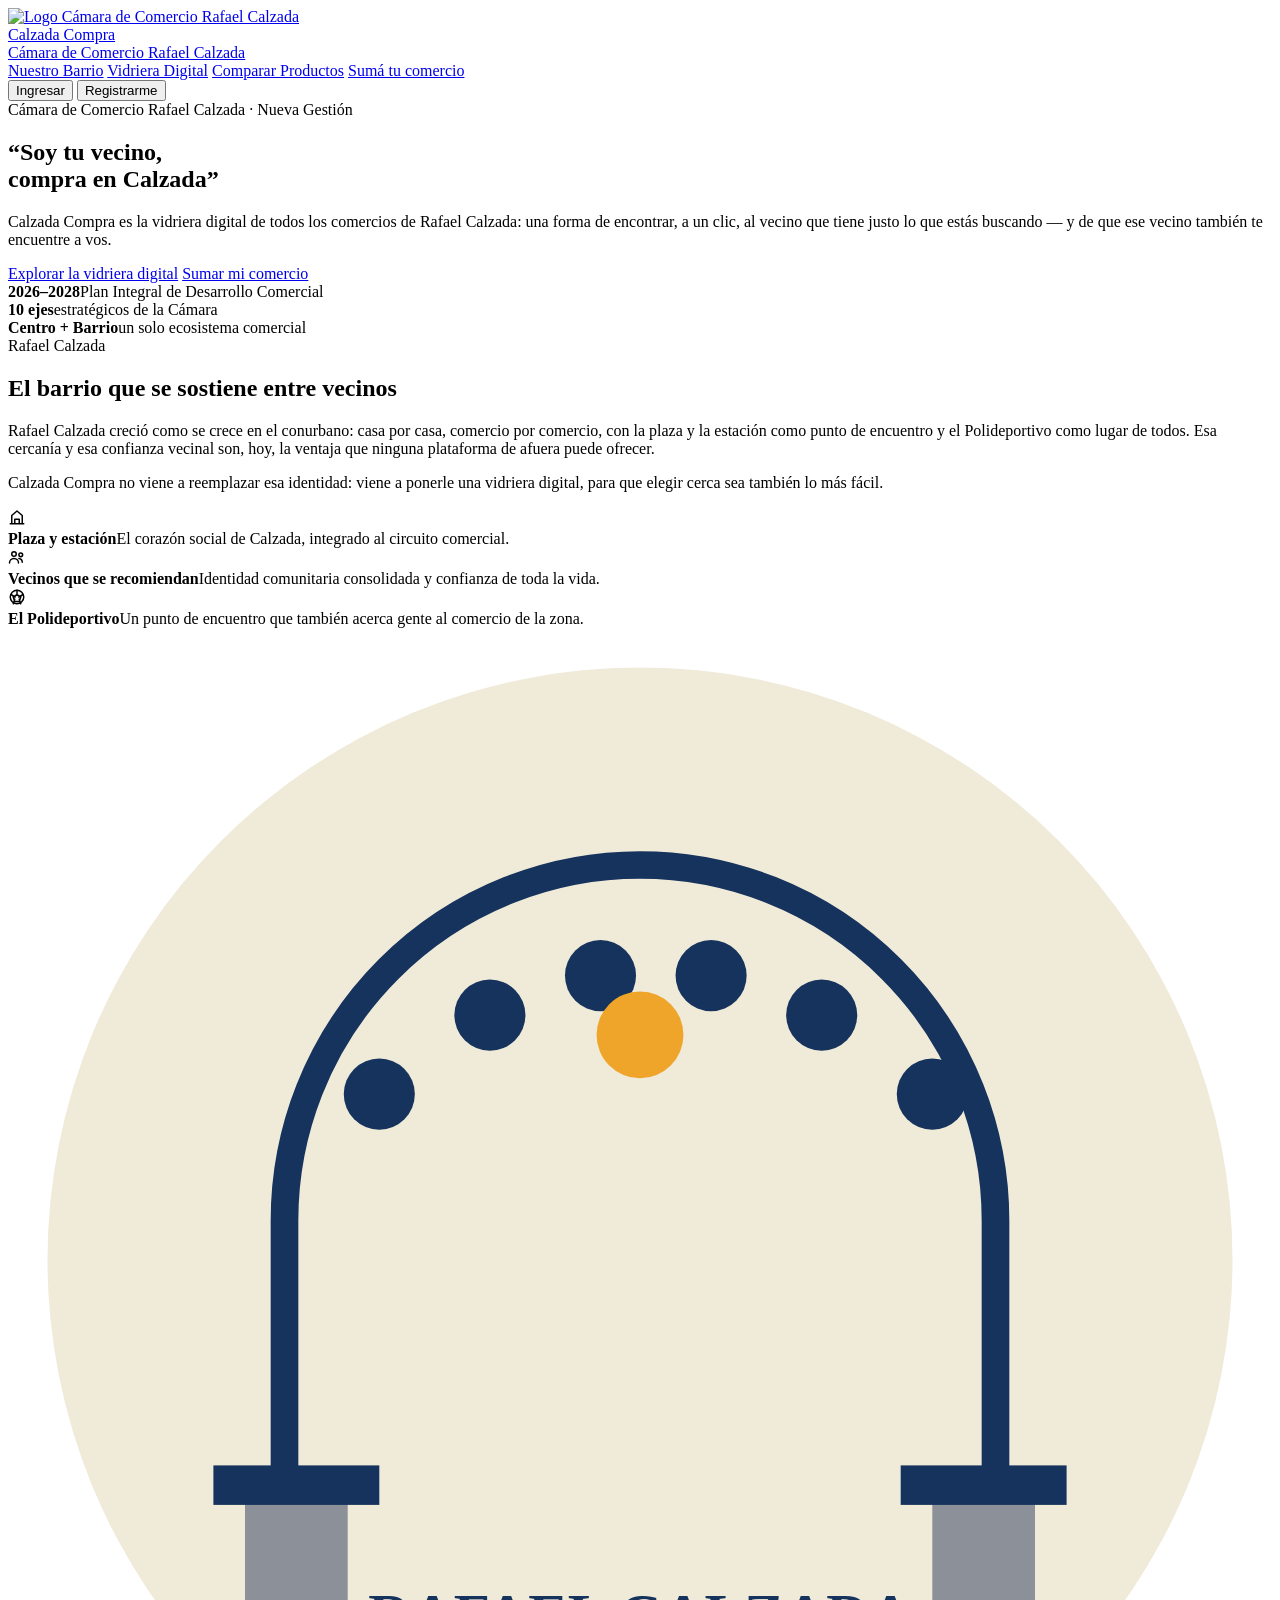
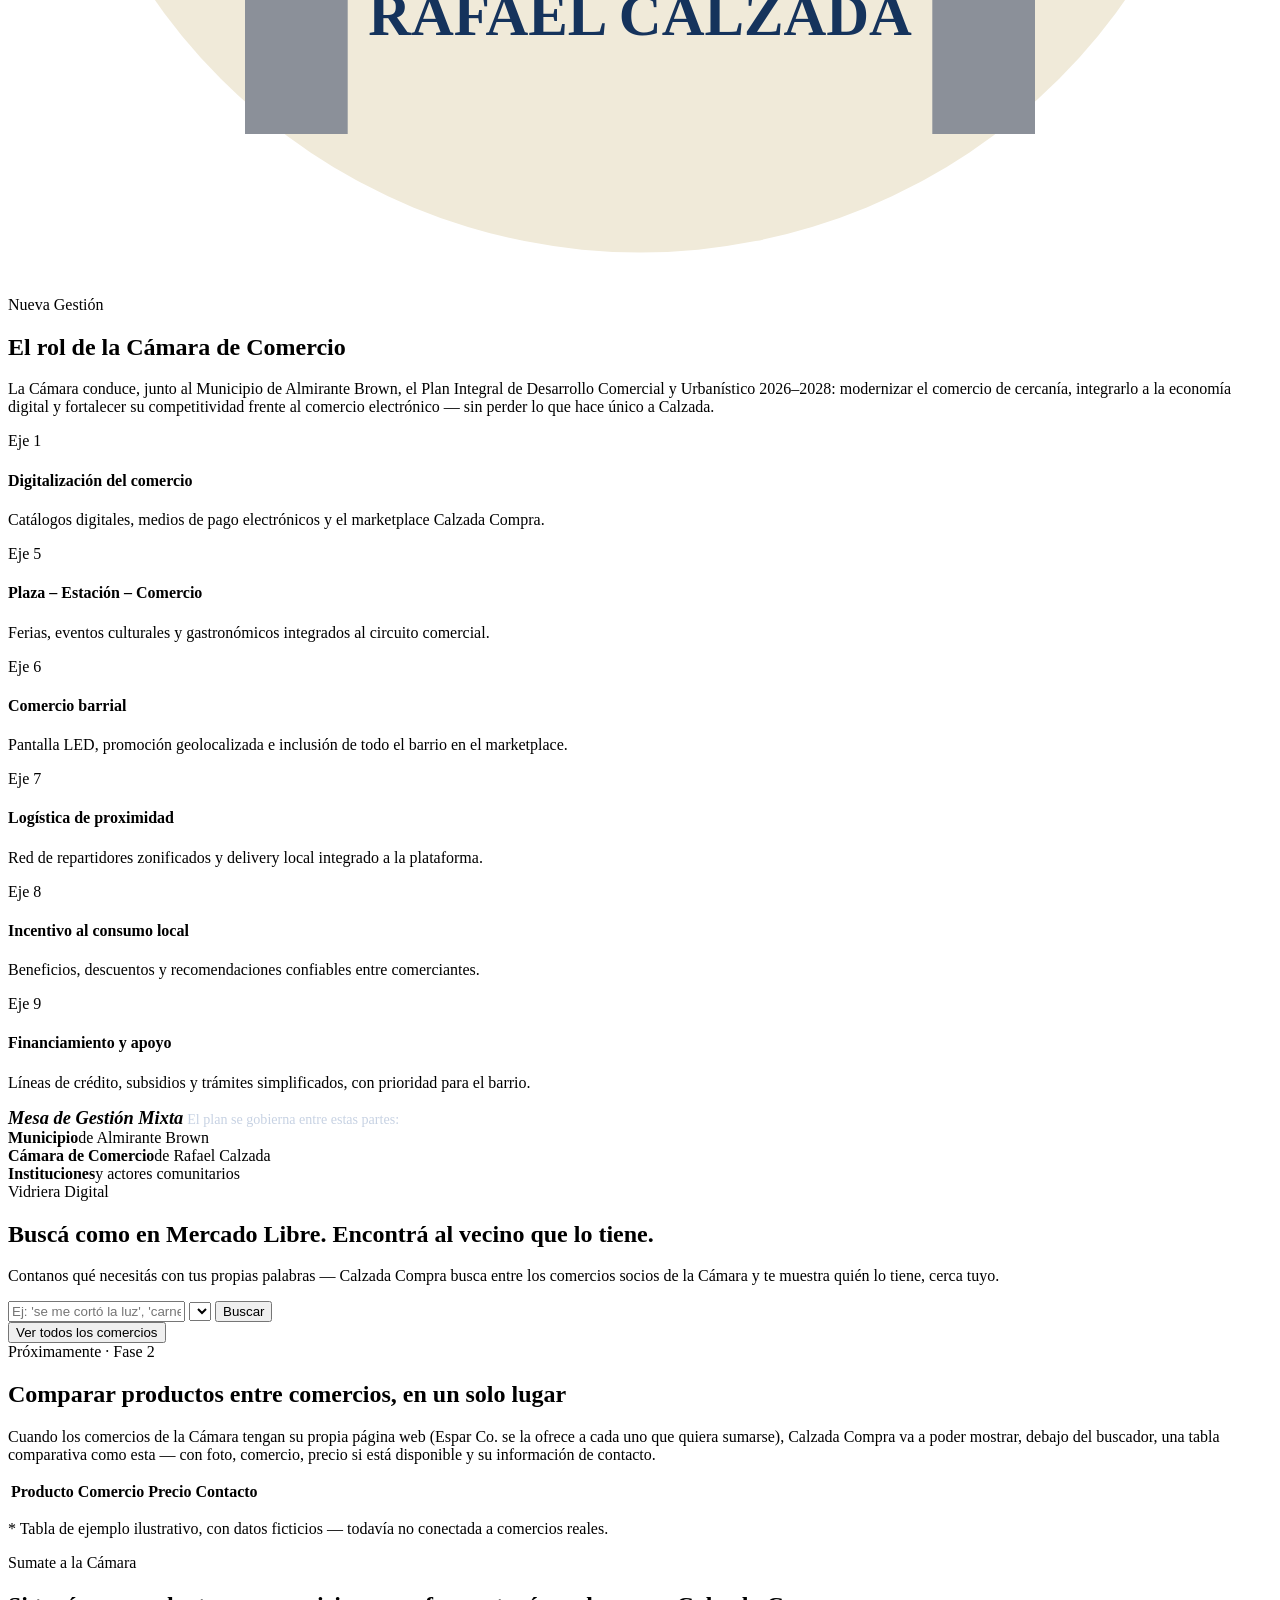
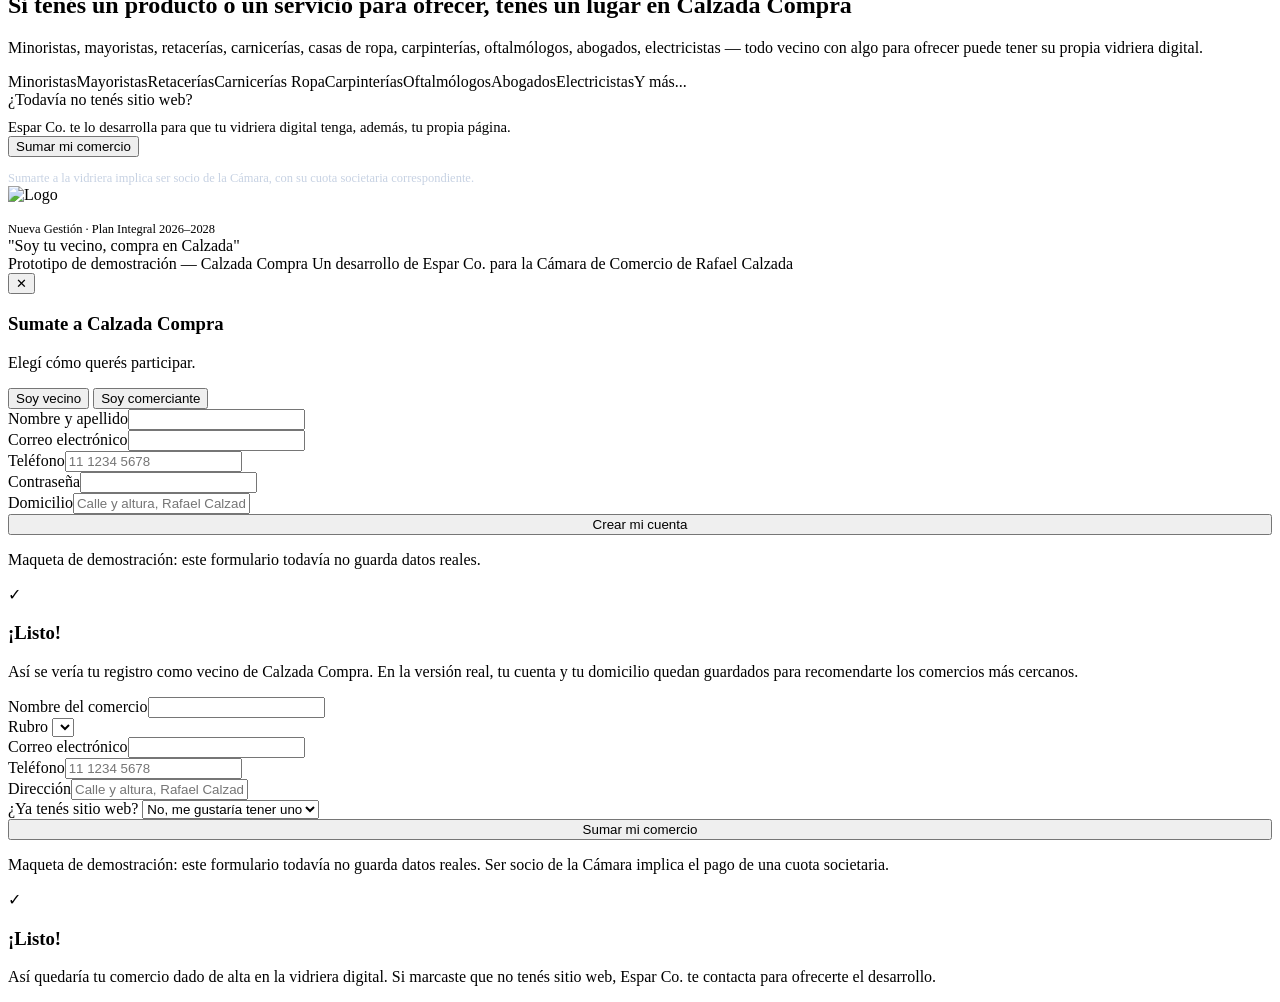
==== commit 24cece38: "Add files via upload" ====
--- a/index.html
+++ b/index.html
@@ -6,265 +6,15 @@
 <meta name="viewport" content="width=device-width, initial-scale=1.0">
 <meta name="description" content="Calzada Compra — la vidriera digital de la Cámara de Comercio de Rafael Calzada. Prototipo de demostración.">
 <link rel="icon" type="image/x-icon" href="favicon.ico">
-<style>
-@import url('https://fonts.googleapis.com/css2?family=Playfair+Display:ital,wght@0,600;0,700;1,600&family=Inter:wght@400;500;600;700;800&display=swap');
-
-:root{
-  --navy:#15335c;
-  --navy-deep:#0b2038;
-  --navy-light:#2f5488;
-  --gold:#eea52a;
-  --gold-deep:#c98a1e;
-  --gray:#8b9099;
-  --gray-dark:#5c6773;
-  --cream:#f7f4ee;
-  --cream-2:#f0ead9;
-  --ink:#1e232a;
-  --white:#ffffff;
-  --line:#e3ddcd;
-}
-
-*{box-sizing:border-box;}
-html{scroll-behavior:smooth;}
-body{
-  margin:0;
-  background:var(--cream);
-  color:var(--ink);
-  font-family:'Inter',-apple-system,BlinkMacSystemFont,sans-serif;
-  line-height:1.55;
-  -webkit-font-smoothing:antialiased;
-}
-h1,h2,h3,.serif{font-family:'Playfair Display',Georgia,serif;}
-img{max-width:100%;display:block;}
-a{color:inherit;}
-button{font-family:inherit;cursor:pointer;}
-.wrap{max-width:1180px;margin:0 auto;padding:0 28px;}
-.eyebrow{
-  text-transform:uppercase;letter-spacing:.14em;font-size:.72rem;font-weight:700;
-  color:var(--gold-deep);
-}
-.btn{
-  display:inline-flex;align-items:center;gap:8px;
-  padding:13px 26px;border-radius:999px;border:2px solid transparent;
-  font-weight:700;font-size:.95rem;text-decoration:none;transition:.15s ease;
-}
-.btn-gold{background:var(--gold);color:var(--navy-deep);}
-.btn-gold:hover{background:var(--gold-deep);transform:translateY(-1px);}
-.btn-navy{background:var(--navy);color:var(--white);}
-.btn-navy:hover{background:var(--navy-deep);transform:translateY(-1px);}
-.btn-outline{background:transparent;border-color:var(--navy);color:var(--navy);}
-.btn-outline:hover{background:var(--navy);color:var(--white);}
-.btn-outline-light{background:transparent;border-color:rgba(255,255,255,.55);color:var(--white);}
-.btn-outline-light:hover{background:rgba(255,255,255,.15);}
-.btn:disabled,.btn[disabled]{opacity:.55;cursor:not-allowed;}
-.btn-sm{padding:9px 16px;font-size:.82rem;border-radius:999px;}
-
-/* HEADER */
-header{
-  position:sticky;top:0;z-index:50;
-  background:rgba(247,244,238,.92);backdrop-filter:blur(6px);
-  border-bottom:1px solid var(--line);
-}
-.nav{display:flex;align-items:center;justify-content:space-between;padding:12px 0;gap:20px;}
-.brand{display:flex;align-items:center;gap:12px;text-decoration:none;}
-.brand img{height:44px;width:44px;object-fit:contain;}
-.brand-text .b1{font-family:'Playfair Display',serif;font-weight:700;font-size:1.22rem;color:var(--navy-deep);line-height:1.1;}
-.brand-text .b2{font-size:.68rem;color:var(--gray-dark);letter-spacing:.04em;}
-nav.links{display:flex;gap:26px;font-weight:600;font-size:.9rem;}
-nav.links a{text-decoration:none;color:var(--navy-deep);opacity:.8;}
-nav.links a:hover{opacity:1;}
-.nav-actions{display:flex;gap:10px;align-items:center;}
-.burger{display:none;background:none;border:none;font-size:1.5rem;color:var(--navy-deep);}
-
-/* HERO */
-.hero{
-  position:relative;overflow:hidden;
-  background:linear-gradient(160deg,var(--navy-deep) 0%,var(--navy) 60%,var(--navy-light) 100%);
-  color:var(--white);padding:78px 0 96px;
-}
-.hero .arcs{position:absolute;inset:0;opacity:.16;pointer-events:none;}
-.hero-inner{position:relative;max-width:760px;}
-.hero .eyebrow{color:var(--gold);}
-.hero h1{font-size:clamp(2.1rem,5vw,3.4rem);font-style:italic;margin:14px 0 18px;line-height:1.18;}
-.hero p.lead{font-size:1.12rem;color:#dfe6f2;max-width:620px;margin-bottom:34px;}
-.hero .cta-row{display:flex;gap:14px;flex-wrap:wrap;}
-.hero-stats{display:flex;gap:36px;margin-top:56px;flex-wrap:wrap;}
-.hero-stats .stat b{display:block;font-family:'Playfair Display',serif;font-size:1.5rem;color:var(--gold);}
-.hero-stats .stat span{font-size:.82rem;color:#c7d2e3;}
-
-/* SECTION generic */
-section{padding:84px 0;}
-.section-head{max-width:660px;margin-bottom:46px;}
-.section-head h2{font-size:clamp(1.6rem,3.4vw,2.3rem);margin:10px 0 14px;color:var(--navy-deep);}
-.section-head p{color:var(--gray-dark);font-size:1.02rem;}
-.section-alt{background:var(--white);}
-
-/* IDENTIDAD */
-.identidad-grid{display:grid;grid-template-columns:1.1fr .9fr;gap:56px;align-items:center;}
-.identidad-grid p{color:#3a4250;margin-bottom:16px;}
-.chip-list{display:flex;flex-direction:column;gap:14px;margin-top:26px;}
-.chip-list .chip{
-  display:flex;gap:14px;align-items:flex-start;background:var(--white);
-  border:1px solid var(--line);border-radius:14px;padding:14px 16px;
-}
-.chip-list .chip .ico{flex:none;width:34px;height:34px;border-radius:10px;background:var(--navy);color:var(--white);display:flex;align-items:center;justify-content:center;}
-.chip-list .chip b{display:block;color:var(--navy-deep);font-size:.95rem;}
-.chip-list .chip span{font-size:.86rem;color:var(--gray-dark);}
-.identidad-visual{
-  background:linear-gradient(155deg,var(--cream-2),var(--white));
-  border:1px solid var(--line);border-radius:22px;padding:32px;
-}
-
-/* CAMARA / ejes */
-.ejes-grid{display:grid;grid-template-columns:repeat(auto-fit,minmax(210px,1fr));gap:18px;margin-top:10px;}
-.eje-card{background:var(--cream);border:1px solid var(--line);border-radius:16px;padding:20px;}
-.eje-card .num{font-family:'Playfair Display',serif;font-style:italic;color:var(--gold-deep);font-size:1.1rem;}
-.eje-card h4{margin:6px 0 6px;font-size:1rem;color:var(--navy-deep);}
-.eje-card p{margin:0;font-size:.86rem;color:var(--gray-dark);}
-.gestion-box{
-  margin-top:40px;background:var(--navy-deep);color:#fff;border-radius:20px;
-  padding:28px 32px;display:flex;gap:26px;flex-wrap:wrap;align-items:center;justify-content:space-between;
-}
-.gestion-box .who{display:flex;gap:24px;flex-wrap:wrap;}
-.gestion-box .who div{font-size:.85rem;color:#cdd6e6;}
-.gestion-box .who b{display:block;color:#fff;font-size:.95rem;}
-
-/* VIDRIERA */
-.search-box{
-  background:var(--white);border:1px solid var(--line);border-radius:20px;
-  padding:22px;box-shadow:0 10px 30px -18px rgba(11,32,56,.35);
-}
-.search-row{display:flex;gap:10px;flex-wrap:wrap;}
-.search-row input[type=text]{
-  flex:1 1 320px;padding:15px 18px;border-radius:999px;border:2px solid var(--line);
-  font-size:1rem;font-family:inherit;outline:none;
-}
-.search-row input[type=text]:focus{border-color:var(--navy-light);}
-.search-row select{
-  padding:14px 16px;border-radius:999px;border:2px solid var(--line);font-family:inherit;font-size:.92rem;background:var(--white);
-}
-.chips{display:flex;gap:8px;flex-wrap:wrap;margin-top:14px;}
-.chips button{
-  background:var(--cream-2);border:1px solid var(--line);border-radius:999px;padding:7px 14px;
-  font-size:.82rem;color:var(--navy-deep);font-weight:600;
-}
-.chips button:hover{background:var(--gold);border-color:var(--gold);}
-.results-meta{display:flex;justify-content:space-between;align-items:center;margin:26px 0 16px;flex-wrap:wrap;gap:10px;}
-.results-meta span{color:var(--gray-dark);font-size:.9rem;}
-.results-meta .clear-btn{background:none;border:none;color:var(--navy-light);font-weight:700;font-size:.85rem;text-decoration:underline;}
-.grid-cards{display:grid;grid-template-columns:repeat(auto-fill,minmax(270px,1fr));gap:22px;}
-.card{
-  background:var(--white);border:1px solid var(--line);border-radius:18px;overflow:hidden;
-  display:flex;flex-direction:column;transition:.15s ease;
-}
-.card:hover{transform:translateY(-3px);box-shadow:0 16px 30px -18px rgba(11,32,56,.35);}
-.card .top{height:8px;}
-.card .card-body{padding:20px;display:flex;flex-direction:column;gap:10px;flex:1;}
-.card .icon-badge{
-  width:52px;height:52px;border-radius:14px;display:flex;align-items:center;justify-content:center;color:#fff;
-}
-.card h3{margin:2px 0 0;font-size:1.05rem;font-family:'Inter';font-weight:800;color:var(--navy-deep);}
-.card .rubro-tag{
-  align-self:flex-start;font-size:.68rem;font-weight:700;text-transform:uppercase;letter-spacing:.05em;
-  background:var(--cream-2);color:var(--navy-deep);padding:4px 10px;border-radius:999px;
-}
-.card p.desc{font-size:.88rem;color:#4a5261;margin:0;flex:1;}
-.card .meta-line{display:flex;gap:8px;align-items:flex-start;font-size:.82rem;color:var(--gray-dark);}
-.card .meta-line a{color:var(--navy-light);text-decoration:none;font-weight:600;}
-.card .meta-line a:hover{text-decoration:underline;}
-.card .card-actions{display:flex;gap:8px;flex-wrap:wrap;margin-top:8px;}
-.card .web-pending{
-  font-size:.72rem;color:var(--gray-dark);border:1px dashed var(--line);border-radius:999px;padding:6px 12px;
-}
-.empty-state{
-  text-align:center;padding:60px 20px;background:var(--white);border:1px dashed var(--line);border-radius:18px;color:var(--gray-dark);
-}
-.empty-state b{color:var(--navy-deep);display:block;font-family:'Playfair Display',serif;font-size:1.2rem;margin-bottom:8px;}
-
-/* FASE 2 */
-.fase2-banner{
-  display:inline-block;background:var(--gold);color:var(--navy-deep);font-weight:800;font-size:.72rem;
-  text-transform:uppercase;letter-spacing:.08em;padding:6px 14px;border-radius:999px;margin-bottom:16px;
-}
-.compare-table-wrap{overflow-x:auto;background:var(--white);border:1px solid var(--line);border-radius:18px;padding:6px;}
-table.compare{width:100%;border-collapse:collapse;min-width:640px;}
-table.compare th{text-align:left;font-size:.75rem;text-transform:uppercase;letter-spacing:.05em;color:var(--gray-dark);padding:14px 16px;border-bottom:2px solid var(--line);}
-table.compare td{padding:16px;border-bottom:1px solid var(--line);font-size:.92rem;vertical-align:middle;}
-table.compare tr:last-child td{border-bottom:none;}
-.prod-thumb{width:46px;height:46px;border-radius:10px;background:linear-gradient(155deg,var(--navy-light),var(--navy));display:inline-flex;align-items:center;justify-content:center;color:#fff;margin-right:10px;vertical-align:middle;}
-.price{font-weight:800;color:var(--navy-deep);}
-.example-tag{font-size:.72rem;color:var(--gray-dark);margin-top:14px;}
-
-/* SUMATE */
-.sumate{
-  background:linear-gradient(160deg,var(--navy-deep),var(--navy));color:#fff;border-radius:26px;
-  padding:56px 44px;display:grid;grid-template-columns:1.2fr .8fr;gap:40px;align-items:center;
-}
-.sumate h2{color:#fff;}
-.sumate p{color:#d6dfec;}
-.rubros-tags{display:flex;flex-wrap:wrap;gap:8px;margin-top:18px;}
-.rubros-tags span{background:rgba(255,255,255,.1);border:1px solid rgba(255,255,255,.2);padding:6px 12px;border-radius:999px;font-size:.8rem;}
-.sumate-card{background:rgba(255,255,255,.06);border:1px solid rgba(255,255,255,.18);border-radius:18px;padding:26px;text-align:center;}
-.sumate-card .btn{width:100%;justify-content:center;margin-top:10px;}
-
-/* FOOTER */
-footer{background:var(--navy-deep);color:#c7d2e3;padding:44px 0 26px;font-size:.86rem;}
-.foot-top{display:flex;justify-content:space-between;gap:30px;flex-wrap:wrap;padding-bottom:26px;border-bottom:1px solid rgba(255,255,255,.12);}
-.foot-brand{display:flex;gap:12px;align-items:center;}
-.foot-brand img{height:38px;width:38px;}
-.foot-tagline{font-style:italic;font-family:'Playfair Display',serif;color:#fff;font-size:1.05rem;max-width:360px;}
-.foot-bottom{padding-top:20px;display:flex;justify-content:space-between;flex-wrap:wrap;gap:10px;color:#8b98ad;font-size:.78rem;}
-
-/* MODAL */
-.modal-overlay{
-  position:fixed;inset:0;background:rgba(11,32,56,.55);display:none;align-items:center;justify-content:center;
-  z-index:100;padding:20px;
-}
-.modal-overlay.open{display:flex;}
-.modal{
-  background:#fff;border-radius:22px;max-width:460px;width:100%;max-height:90vh;overflow-y:auto;
-  padding:30px 30px 26px;position:relative;
-}
-.modal .close-btn{position:absolute;top:16px;right:18px;background:none;border:none;font-size:1.3rem;color:var(--gray-dark);}
-.modal h3{margin:0 0 4px;color:var(--navy-deep);}
-.modal .sub{color:var(--gray-dark);font-size:.86rem;margin-bottom:18px;}
-.tabs{display:flex;gap:6px;background:var(--cream);border-radius:999px;padding:4px;margin-bottom:22px;}
-.tabs button{flex:1;padding:10px;border:none;border-radius:999px;background:none;font-weight:700;font-size:.85rem;color:var(--gray-dark);}
-.tabs button.active{background:var(--navy);color:#fff;}
-.form-group{margin-bottom:14px;}
-.form-group label{display:block;font-size:.8rem;font-weight:700;color:var(--navy-deep);margin-bottom:5px;}
-.form-group input,.form-group select{
-  width:100%;padding:11px 14px;border-radius:10px;border:1.5px solid var(--line);font-family:inherit;font-size:.92rem;
-}
-.form-group input:focus,.form-group select:focus{outline:none;border-color:var(--navy-light);}
-.form-note{font-size:.74rem;color:var(--gray-dark);margin-top:10px;}
-.confirm-panel{text-align:center;padding:14px 0;}
-.confirm-panel .check{
-  width:60px;height:60px;border-radius:50%;background:var(--gold);color:var(--navy-deep);
-  display:flex;align-items:center;justify-content:center;margin:0 auto 16px;font-size:1.6rem;
-}
-.form-panel.hidden{display:none;}
-.pane{display:none;}
-.pane.active{display:block;}
-
-@media (max-width:880px){
-  .identidad-grid{grid-template-columns:1fr;}
-  .sumate{grid-template-columns:1fr;padding:40px 26px;}
-}
-@media (max-width:720px){
-  nav.links{display:none;}
-  .burger{display:block;}
-  .hero{padding:56px 0 70px;}
-  section{padding:56px 0;}
-}
-</style>
+<link rel="stylesheet" href="assets/style.css">
 </head>
 <body>
+
 
 <header>
   <div class="wrap nav">
     <a href="#inicio" class="brand">
-      <img src="[data-uri]" alt="Logo Cámara de Comercio Rafael Calzada">
+      <img src="assets/img/logo.png" alt="Logo Cámara de Comercio Rafael Calzada">
       <div class="brand-text">
         <div class="b1">Calzada Compra</div>
         <div class="b2">Cámara de Comercio Rafael Calzada</div>
@@ -442,7 +192,7 @@
   <div class="wrap">
     <div class="foot-top">
       <div class="foot-brand">
-        <img src="[data-uri]" alt="Logo">
+        <img src="assets/img/logo.png" alt="Logo">
         <div>
           <div style="color:#fff;font-weight:700;">Cámara de Comercio Rafael Calzada</div>
           <div style="font-size:.78rem;">Nueva Gestión · Plan Integral 2026–2028</div>
@@ -509,184 +259,7 @@
   </div>
 </div>
 
-<script>
-const RUBROS = [
-  {key:'minorista', label:'Minorista / Almacén'},
-  {key:'mayorista', label:'Mayorista'},
-  {key:'retaceria', label:'Retacería / Telas'},
-  {key:'carniceria', label:'Carnicería'},
-  {key:'ropa', label:'Ropa e indumentaria'},
-  {key:'carpinteria', label:'Carpintería'},
-  {key:'optica', label:'Oftalmología / Óptica'},
-  {key:'abogados', label:'Abogados'},
-  {key:'electricista', label:'Electricista'},
-  {key:'ferreteria', label:'Ferretería / Bazar'}
-];
-
-const ICONS = {
-  minorista:'<svg viewBox="0 0 24 24" width="22" height="22" fill="none" stroke="currentColor" stroke-width="2" stroke-linecap="round" stroke-linejoin="round"><path d="M6 8h12l1 12H5z"/><path d="M9 8a3 3 0 0 1 6 0"/></svg>',
-  mayorista:'<svg viewBox="0 0 24 24" width="22" height="22" fill="none" stroke="currentColor" stroke-width="2" stroke-linecap="round" stroke-linejoin="round"><path d="M3 9l9-5 9 5-9 5-9-5z"/><path d="M3 9v7l9 5 9-5V9"/><path d="M12 14v7"/></svg>',
-  retaceria:'<svg viewBox="0 0 24 24" width="22" height="22" fill="none" stroke="currentColor" stroke-width="2" stroke-linecap="round" stroke-linejoin="round"><circle cx="7" cy="6" r="3"/><circle cx="17" cy="18" r="3"/><path d="M9.5 7.5 20 18"/><path d="M14.5 16.5 4 6"/></svg>',
-  carniceria:'<svg viewBox="0 0 24 24" width="22" height="22" fill="none" stroke="currentColor" stroke-width="2" stroke-linecap="round" stroke-linejoin="round"><path d="M17 3a6 6 0 0 0-6 6c0 2 1 3 1 3l-8 8 2 2 8-8s1 1 3 1a6 6 0 0 0 0-12z"/></svg>',
-  ropa:'<svg viewBox="0 0 24 24" width="22" height="22" fill="none" stroke="currentColor" stroke-width="2" stroke-linecap="round" stroke-linejoin="round"><path d="M8 4 4 7l2 3 2-1v11h8V9l2 1 2-3-4-3a3 3 0 0 1-6 0z"/></svg>',
-  carpinteria:'<svg viewBox="0 0 24 24" width="22" height="22" fill="none" stroke="currentColor" stroke-width="2" stroke-linecap="round" stroke-linejoin="round"><path d="M14.5 6.5 18 3l3 3-3.5 3.5"/><path d="M3 21l7-7"/><path d="M12.5 8.5 21 17l-4 4-8.5-8.5"/></svg>',
-  optica:'<svg viewBox="0 0 24 24" width="22" height="22" fill="none" stroke="currentColor" stroke-width="2" stroke-linecap="round" stroke-linejoin="round"><circle cx="6.5" cy="15.5" r="3.5"/><circle cx="17.5" cy="15.5" r="3.5"/><path d="M10 15.5h4M3 15.5 5 7h3M21 15.5 19 7h-3"/></svg>',
-  abogados:'<svg viewBox="0 0 24 24" width="22" height="22" fill="none" stroke="currentColor" stroke-width="2" stroke-linecap="round" stroke-linejoin="round"><path d="M12 3v3M4 8l4-2 4 2-4 8H4l4-8zM16 8l4-2 4 2-4 8h-4l4-8zM6 19h12M12 6v13"/></svg>',
-  electricista:'<svg viewBox="0 0 24 24" width="22" height="22" fill="none" stroke="currentColor" stroke-width="2" stroke-linecap="round" stroke-linejoin="round"><path d="M13 2 4 14h6l-1 8 9-12h-6l1-8z"/></svg>',
-  ferreteria:'<svg viewBox="0 0 24 24" width="22" height="22" fill="none" stroke="currentColor" stroke-width="2" stroke-linecap="round" stroke-linejoin="round"><path d="M14.7 6.3a4 4 0 0 0-5.4 5.4L3 18l3 3 6.3-6.3a4 4 0 0 0 5.4-5.4l-2.1 2.1-2-2z"/></svg>'
-};
-
-const ACCENTS = ['#15335c','#c98a1e','#2f5488','#eea52a','#5c6773','#0b2038','#8a6a2c','#3d6d9e','#15335c','#c98a1e'];
-
-const BUSINESSES = [
-  {name:'Almacén Don Ceferino', rubro:'minorista', desc:'Almacén de barrio con lo de todos los días: fiambres, lácteos, artículos de limpieza y ese faltante de último momento.', addr:'Av. 20 de Septiembre 1245', phone:'11 4188 1001', web:null, tags:['almacen','kiosco','fiambre','lacteos','limpieza','despensa','comida','bebida','faltante']},
-  {name:'Distribuidora Calzada Sur', rubro:'mayorista', desc:'Distribuidora mayorista de almacén y kiosco: golosinas, bebidas y artículos de limpieza al por mayor para comercios de la zona.', addr:'Calle Güemes 830', phone:'11 4188 1002', web:null, tags:['mayorista','distribuidora','por mayor','kiosco','golosinas','bebidas','reventa','almacen']},
-  {name:'Retazos y Telas La Costurera', rubro:'retaceria', desc:'Telas por metro y retazos para costura, tapicería y manualidades, con asesoramiento para elegir la tela justa.', addr:'Calle F.F. Fernández 512', phone:'11 4188 1003', web:null, tags:['tela','retazo','costura','tapiceria','manualidades','tela por metro','coser']},
-  {name:'Carnicería El Novillo Calzadense', rubro:'carniceria', desc:'Cortes seleccionados y elaborados caseros — el asado del finde, reservado con un simple mensaje.', addr:'Av. 20 de Septiembre 980', phone:'11 4188 1004', web:'carnicerianovillocalzada.com.ar', tags:['carne','asado','milanesa','carniceria','pollo','achuras','parrilla','vacio','asado del domingo']},
-  {name:'Indumentaria Sur Moda', rubro:'ropa', desc:'Ropa para toda la familia, indumentaria de trabajo y talles grandes, con probador y atención personalizada.', addr:'Calle F.F. Fernández 340', phone:'11 4188 1005', web:null, tags:['ropa','indumentaria','talles grandes','ropa de trabajo','vestimenta','regalo','abrigo']},
-  {name:'Carpintería Hnos. Almada', rubro:'carpinteria', desc:'Muebles a medida, placares y arreglos en madera maciza, trabajando con maderas de la zona.', addr:'Calle Yapeyú 210', phone:'11 4188 1006', web:null, tags:['mueble','madera','placard','carpintero','a medida','reparacion mueble','silla','mesa']},
-  {name:'Óptica Visión Calzada', rubro:'optica', desc:'Consulta oftalmológica, armado de anteojos recetados y una selección de armazones para todos los gustos.', addr:'Av. 20 de Septiembre 705', phone:'11 4188 1007', web:'opticavisioncalzada.com.ar', tags:['anteojos','lentes','vista','oftalmologo','optica','armazon','receta','ver mal']},
-  {name:'Estudio Jurídico Bianchi & Asoc.', rubro:'abogados', desc:'Asesoramiento legal en derecho laboral, de familia y trámites vecinales, con primera consulta sin cargo.', addr:'Calle Güemes 455', phone:'11 4188 1008', web:null, tags:['abogado','legal','multa','consulta legal','derecho','tramite','laboral','familia','herencia']},
-  {name:'Electricidad Total Calzada', rubro:'electricista', desc:'Instalaciones eléctricas, guardias para urgencias y asesoramiento para poner la casa en norma.', addr:'Paseo de los Abuelos 150', phone:'11 4188 1009', web:null, tags:['luz','electricista','instalacion electrica','corte de luz','cortocircuito','urgencia','tablero','enchufe']},
-  {name:'Ferretería y Bazar El Vecino', rubro:'ferreteria', desc:'Ferretería, bazar y de todo un poco: lo que necesitás para la casa, lo tenés acá cerca.', addr:'Calle F.F. Fernández 610', phone:'11 4188 1010', web:null, tags:['ferreteria','bazar','herramienta','tornillo','pintura','cerrajeria','candado','pila']}
-];
-
-const SUGGESTIONS = ['se me cortó la luz','carne para el asado','un regalo para mi mamá','anteojos nuevos','ropa de invierno','mueble a medida','asesoría legal','comprar por mayor'];
-
-function norm(s){
-  return s.toLowerCase().normalize('NFD').replace(/[\u0300-\u036f]/g,'');
-}
-
-function rubroLabel(key){
-  const r = RUBROS.find(r=>r.key===key);
-  return r ? r.label : key;
-}
-
-function iconFor(key){
-  return ICONS[key] || ICONS.minorista;
-}
-
-function populateSelects(){
-  const sel = document.getElementById('rubroSelect');
-  sel.innerHTML = '<option value="">Todos los rubros</option>' + RUBROS.map(r=>'<option value="'+r.key+'">'+r.label+'</option>').join('');
-  const formSel = document.getElementById('rubroFormSelect');
-  formSel.innerHTML = RUBROS.map(r=>'<option value="'+r.key+'">'+r.label+'</option>').join('');
-  const chips = document.getElementById('chipsRow');
-  chips.innerHTML = SUGGESTIONS.map(s=>'<button onclick="quickSearch(\''+s.replace(/'/g,"\\'")+'\')">'+s+'</button>').join('');
-}
-
-function quickSearch(text){
-  document.getElementById('searchInput').value = text;
-  runSearch();
-}
-
-function clearSearch(){
-  document.getElementById('searchInput').value = '';
-  document.getElementById('rubroSelect').value = '';
-  renderCards(BUSINESSES);
-}
-
-function score(biz, words){
-  const haystack = norm([biz.name, rubroLabel(biz.rubro), biz.desc, biz.tags.join(' ')].join(' '));
-  let s = 0;
-  words.forEach(w=>{
-    if(!w) return;
-    if(haystack.includes(w)) s += 1;
-    biz.tags.forEach(t=>{ if(norm(t)===w) s += 2; });
-  });
-  return s;
-}
-
-function runSearch(){
-  const q = norm(document.getElementById('searchInput').value.trim());
-  const rubroFilter = document.getElementById('rubroSelect').value;
-  let list = BUSINESSES.slice();
-  if(rubroFilter) list = list.filter(b=>b.rubro===rubroFilter);
-  if(q){
-    const words = q.split(/\s+/).filter(w=>w.length>2);
-    list = list.map(b=>({b, s:score(b,words)})).filter(x=>x.s>0).sort((a,b2)=>b2.s-a.s).map(x=>x.b);
-  }
-  renderCards(list, q);
-}
-
-function mapLink(addr){
-  return 'https://www.google.com/maps/search/?api=1&query=' + encodeURIComponent(addr + ', Rafael Calzada, Buenos Aires');
-}
-function waLink(phone, name){
-  const digits = phone.replace(/\D/g,'');
-  return 'https://wa.me/549' + digits + '?text=' + encodeURIComponent('Hola '+name+', te escribo desde Calzada Compra.');
-}
-
-function renderCards(list, q){
-  const grid = document.getElementById('cardsGrid');
-  const count = document.getElementById('resultsCount');
-  if(q){
-    count.textContent = list.length + (list.length===1 ? ' comercio encontrado para "' : ' comercios encontrados para "') + document.getElementById('searchInput').value + '"';
-  } else {
-    count.textContent = list.length + ' comercios socios de la Cámara';
-  }
-  if(list.length===0){
-    grid.innerHTML = '<div class="empty-state" style="grid-column:1/-1;"><b>Todavía no encontramos un comercio para eso</b>Es una gran oportunidad para invitar a un vecino con ese rubro a sumarse a la Cámara.</div>';
-    return;
-  }
-  grid.innerHTML = list.map((b,i)=>{
-    const accent = ACCENTS[BUSINESSES.indexOf(b) % ACCENTS.length];
-    const webBtn = b.web
-      ? '<a class="btn btn-outline btn-sm" href="https://'+b.web+'" target="_blank" rel="noopener">Ver sitio web</a>'
-      : '<span class="web-pending">Sin sitio web — disponible con Espar Co.</span>';
-    return '<div class="card">'
-      + '<div class="top" style="background:'+accent+'"></div>'
-      + '<div class="card-body">'
-      + '<div class="icon-badge" style="background:'+accent+'">'+iconFor(b.rubro)+'</div>'
-      + '<span class="rubro-tag">'+rubroLabel(b.rubro)+'</span>'
-      + '<h3>'+b.name+'</h3>'
-      + '<p class="desc">'+b.desc+'</p>'
-      + '<div class="meta-line">📍 <a href="'+mapLink(b.addr)+'" target="_blank" rel="noopener">'+b.addr+'</a></div>'
-      + '<div class="meta-line">📞 <a href="'+waLink(b.phone,b.name)+'" target="_blank" rel="noopener">'+b.phone+'</a></div>'
-      + '<div class="card-actions">'+webBtn+'</div>'
-      + '</div></div>';
-  }).join('');
-}
-
-function renderCompareTable(){
-  const rows = [
-    {prod:'Zapatillas urbanas talle 42', biz:'Indumentaria Sur Moda', price:'$48.000'},
-    {prod:'Zapatillas urbanas talle 42', biz:'Distribuidora Calzada Sur', price:'$41.500'},
-    {prod:'Zapatillas urbanas talle 42', biz:'Ferretería y Bazar El Vecino', price:'Consultar'}
-  ];
-  document.getElementById('compareBody').innerHTML = rows.map(r=>{
-    return '<tr><td><span class="prod-thumb">👟</span>'+r.prod+'</td><td>'+r.biz+'</td><td class="price">'+r.price+'</td><td><button class="btn btn-outline btn-sm" disabled>Consultar</button></td></tr>';
-  }).join('');
-}
-
-/* MODAL LOGIC */
-function openModal(tab){
-  document.getElementById('modalOverlay').classList.add('open');
-  switchTab(tab);
-}
-function closeModal(){
-  document.getElementById('modalOverlay').classList.remove('open');
-}
-function switchTab(tab){
-  document.getElementById('tabVecino').classList.toggle('active', tab==='vecino');
-  document.getElementById('tabComerciante').classList.toggle('active', tab==='comerciante');
-  document.getElementById('paneVecino').classList.toggle('active', tab==='vecino');
-  document.getElementById('paneComerciante').classList.toggle('active', tab==='comerciante');
-  document.getElementById('modalTitle').textContent = tab==='vecino' ? 'Registrate como vecino' : 'Sumá tu comercio a la Cámara';
-  document.getElementById('modalSub').textContent = tab==='vecino'
-    ? 'Cargá tu domicilio y encontrá primero lo que tenés cerca.'
-    : 'Sumate a la vidriera digital de Calzada Compra — la membresía a la Cámara incluye una cuota societaria.';
-}
-function submitForm(e, type){
-  e.preventDefault();
-  document.getElementById('form'+(type==='vecino'?'Vecino':'Comerciante')).classList.add('hidden');
-  document.getElementById('confirm'+(type==='vecino'?'Vecino':'Comerciante')).classList.remove('hidden');
-  return false;
-}
-
-populateSelects();
-renderCards(BUSINESSES);
-renderCompareTable();
-</script>
+
+<script src="assets/site.js"></script>
 </body>
 </html>
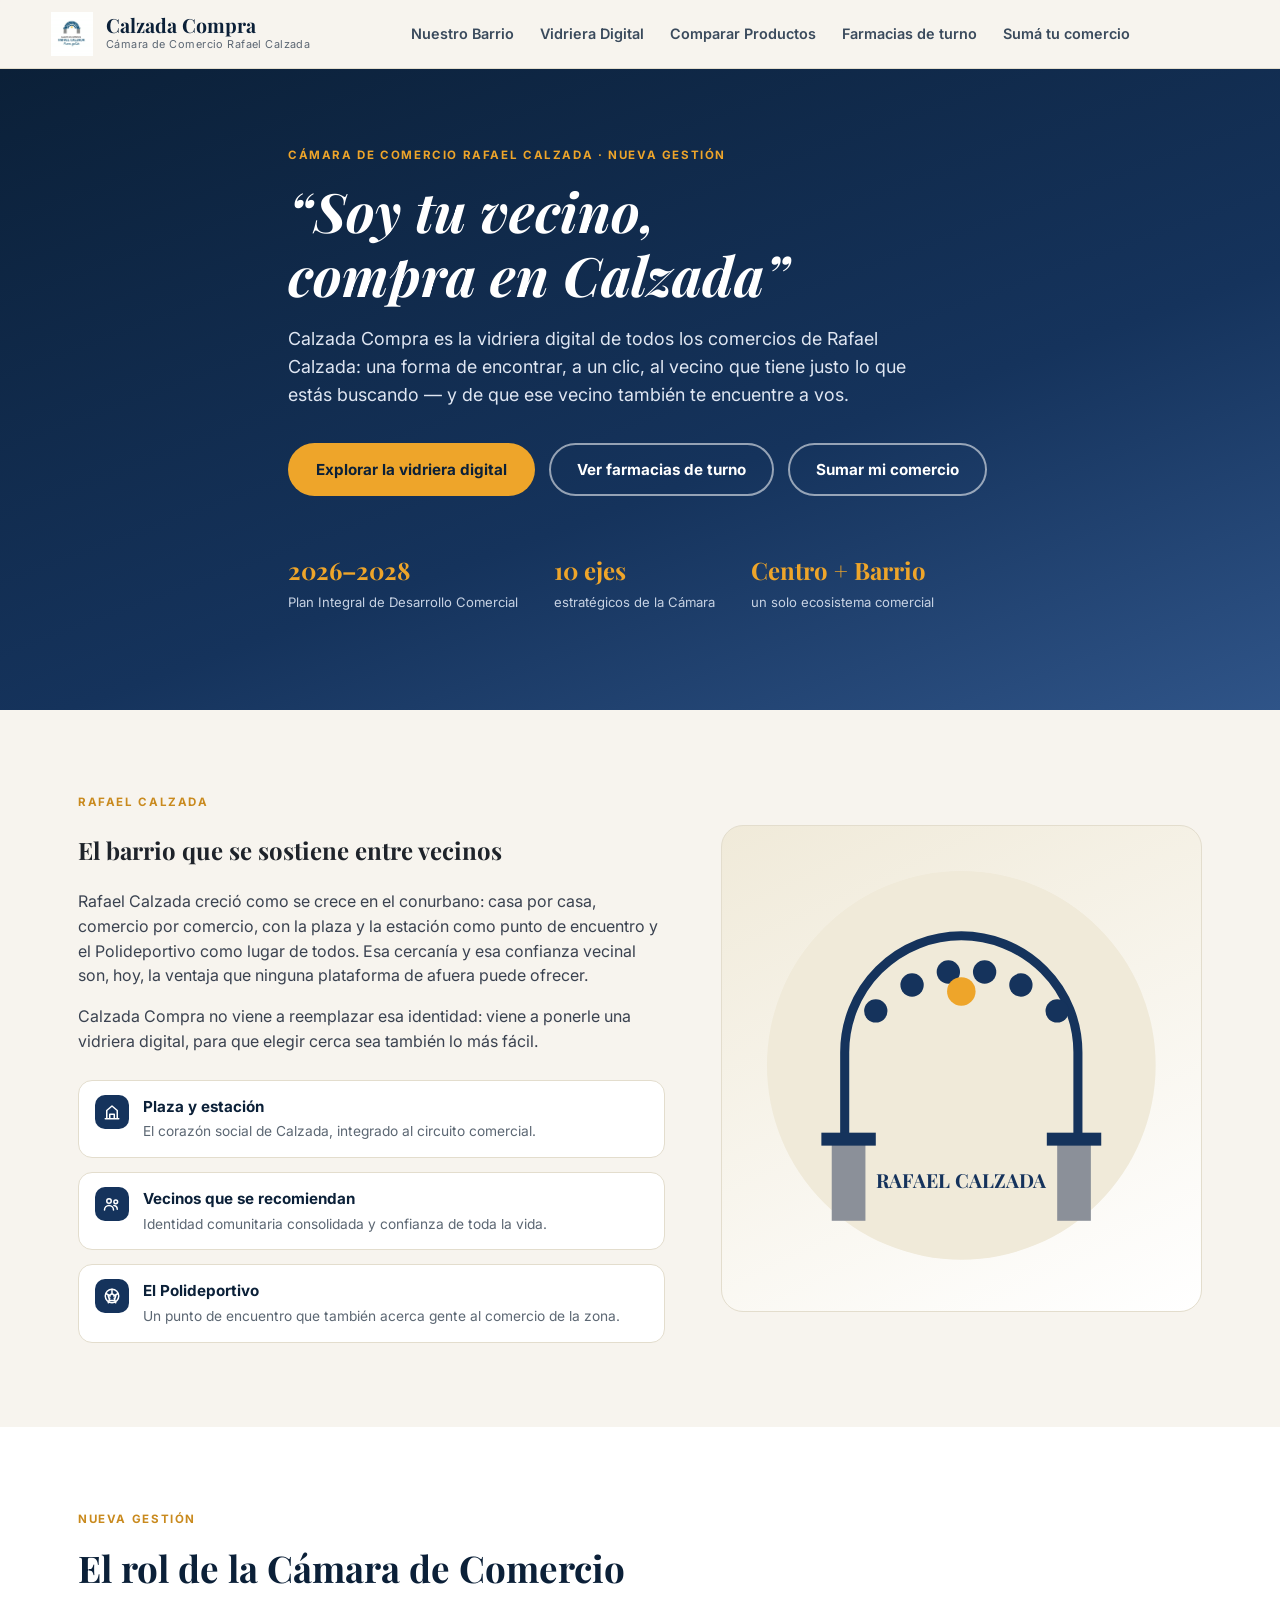
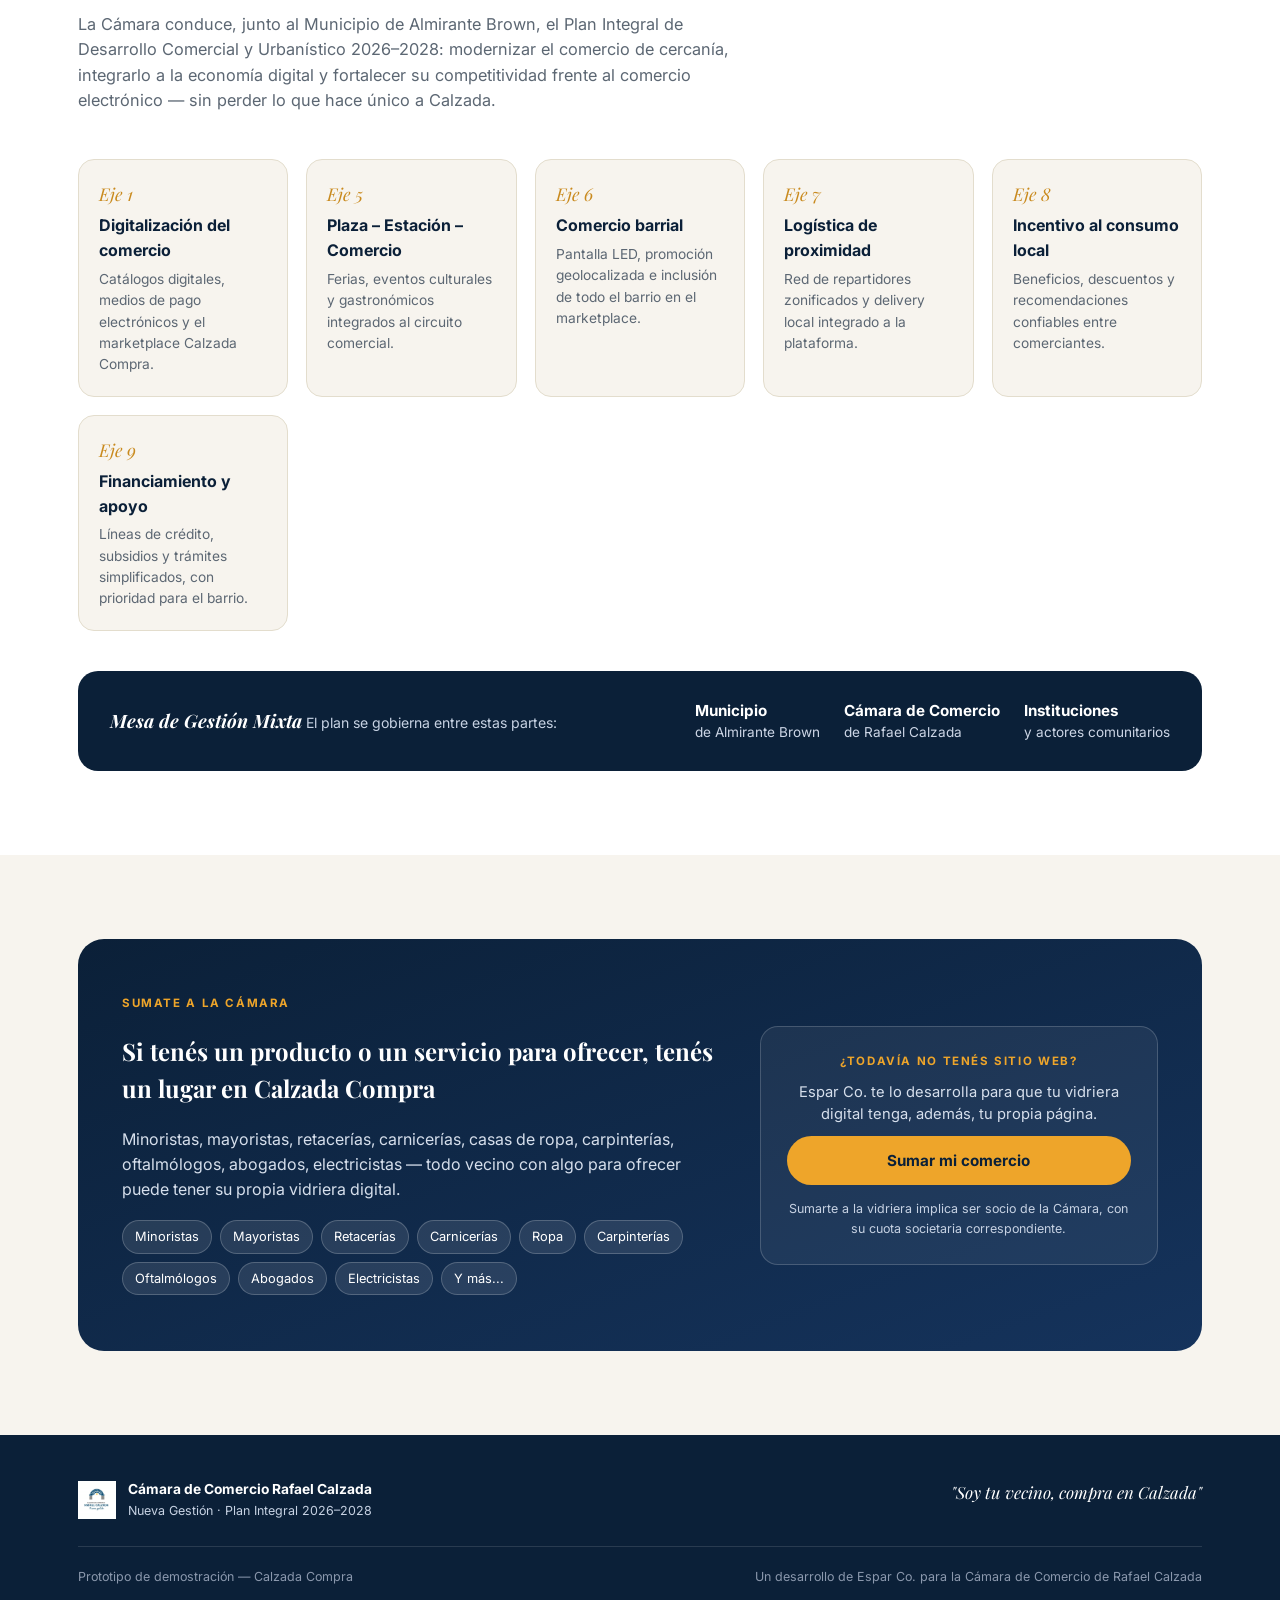
==== commit 888ed1cc: "Add files via upload" ====
--- a/index.html
+++ b/index.html
@@ -13,7 +13,7 @@
 
 <header>
   <div class="wrap nav">
-    <a href="#inicio" class="brand">
+    <a href="index.html" class="brand">
       <img src="assets/img/logo.png" alt="Logo Cámara de Comercio Rafael Calzada">
       <div class="brand-text">
         <div class="b1">Calzada Compra</div>
@@ -21,15 +21,13 @@
       </div>
     </a>
     <nav class="links">
-      <a href="#identidad">Nuestro Barrio</a>
-      <a href="#vidriera">Vidriera Digital</a>
-      <a href="#fase2">Comparar Productos</a>
-      <a href="#sumate">Sumá tu comercio</a>
+      <a href="index.html#identidad">Nuestro Barrio</a>
+      <a href="vidriera.html">Vidriera Digital</a>
+      <a href="vidriera.html#fase2">Comparar Productos</a>
+      <a href="farmacias.html">Farmacias de turno</a>
+      <a href="index.html#sumate">Sumá tu comercio</a>
     </nav>
-    <div class="nav-actions">
-      <button class="btn btn-outline btn-sm" onclick="openModal('vecino')">Ingresar</button>
-      <button class="btn btn-navy btn-sm" onclick="openModal('vecino')">Registrarme</button>
-    </div>
+    <div class="nav-actions" id="navActions"></div>
   </div>
 </header>
 
@@ -39,7 +37,8 @@
     <h1>“Soy tu vecino,<br>compra en Calzada”</h1>
     <p class="lead">Calzada Compra es la vidriera digital de todos los comercios de Rafael Calzada: una forma de encontrar, a un clic, al vecino que tiene justo lo que estás buscando — y de que ese vecino también te encuentre a vos.</p>
     <div class="cta-row">
-      <a href="#vidriera" class="btn btn-gold">Explorar la vidriera digital</a>
+      <a href="vidriera.html" class="btn btn-gold">Explorar la vidriera digital</a>
+      <a href="farmacias.html" class="btn btn-outline-light">Ver farmacias de turno</a>
       <a href="#sumate" class="btn btn-outline-light">Sumar mi comercio</a>
     </div>
     <div class="hero-stats">
@@ -126,46 +125,6 @@
   </div>
 </section>
 
-<section id="vidriera">
-  <div class="wrap">
-    <div class="section-head">
-      <div class="eyebrow">Vidriera Digital</div>
-      <h2 class="serif">Buscá como en Mercado Libre. Encontrá al vecino que lo tiene.</h2>
-      <p>Contanos qué necesitás con tus propias palabras — Calzada Compra busca entre los comercios socios de la Cámara y te muestra quién lo tiene, cerca tuyo.</p>
-    </div>
-    <div class="search-box">
-      <div class="search-row">
-        <input type="text" id="searchInput" placeholder="Ej: 'se me cortó la luz', 'carne para el asado', 'un regalo para mi mamá'...">
-        <select id="rubroSelect"></select>
-        <button class="btn btn-navy" onclick="runSearch()">Buscar</button>
-      </div>
-      <div class="chips" id="chipsRow"></div>
-    </div>
-    <div class="results-meta">
-      <span id="resultsCount"></span>
-      <button class="clear-btn" onclick="clearSearch()">Ver todos los comercios</button>
-    </div>
-    <div class="grid-cards" id="cardsGrid"></div>
-  </div>
-</section>
-
-<section class="section-alt" id="fase2">
-  <div class="wrap">
-    <div class="section-head">
-      <span class="fase2-banner">Próximamente · Fase 2</span>
-      <h2 class="serif">Comparar productos entre comercios, en un solo lugar</h2>
-      <p>Cuando los comercios de la Cámara tengan su propia página web (Espar Co. se la ofrece a cada uno que quiera sumarse), Calzada Compra va a poder mostrar, debajo del buscador, una tabla comparativa como esta — con foto, comercio, precio si está disponible y su información de contacto.</p>
-    </div>
-    <div class="compare-table-wrap">
-      <table class="compare">
-        <thead><tr><th>Producto</th><th>Comercio</th><th>Precio</th><th>Contacto</th></tr></thead>
-        <tbody id="compareBody"></tbody>
-      </table>
-    </div>
-    <p class="example-tag">* Tabla de ejemplo ilustrativo, con datos ficticios — todavía no conectada a comercios reales.</p>
-  </div>
-</section>
-
 <section id="sumate">
   <div class="wrap">
     <div class="sumate">
@@ -213,42 +172,79 @@
     <button class="close-btn" onclick="closeModal()">✕</button>
     <h3 id="modalTitle">Sumate a Calzada Compra</h3>
     <p class="sub" id="modalSub">Elegí cómo querés participar.</p>
-    <div class="tabs">
+    <div class="tabs" id="modalTabs">
+      <button id="tabLogin" onclick="switchTab('login')">Iniciar sesión</button>
       <button id="tabVecino" onclick="switchTab('vecino')">Soy vecino</button>
       <button id="tabComerciante" onclick="switchTab('comerciante')">Soy comerciante</button>
     </div>
 
+    <div class="pane" id="paneLogin">
+      <form class="form-panel" id="formLogin" onsubmit="return submitLogin(event)">
+        <div class="form-group"><label>Correo electrónico</label><input type="email" id="loginEmail" required></div>
+        <div class="form-group"><label>Contraseña</label><input type="password" id="loginPassword" required></div>
+        <p class="field-error" id="loginError"></p>
+        <button class="btn btn-navy" type="submit" style="width:100%;justify-content:center;">Ingresar</button>
+        <p class="form-note">¿Todavía no tenés cuenta? <a href="#" class="modal-link" onclick="switchTab('vecino');return false;">Registrate como vecino</a> o <a href="#" class="modal-link" onclick="switchTab('comerciante');return false;">sumá tu comercio</a>.</p>
+      </form>
+      <div class="confirm-panel form-panel hidden" id="confirmLogin">
+        <div class="check">✓</div>
+        <h3>¡Bienvenido/a de nuevo!</h3>
+        <p id="loginWelcomeMsg"></p>
+      </div>
+    </div>
+
     <div class="pane" id="paneVecino">
       <form class="form-panel" id="formVecino" onsubmit="return submitForm(event,'vecino')">
-        <div class="form-group"><label>Nombre y apellido</label><input type="text" required></div>
-        <div class="form-group"><label>Correo electrónico</label><input type="email" required></div>
-        <div class="form-group"><label>Teléfono</label><input type="tel" required placeholder="11 1234 5678"></div>
-        <div class="form-group"><label>Contraseña</label><input type="password" required></div>
-        <div class="form-group"><label>Domicilio</label><input type="text" required placeholder="Calle y altura, Rafael Calzada"></div>
+        <div class="form-group"><label>Nombre y apellido</label><input type="text" id="vecinoNombre" required></div>
+        <div class="form-group"><label>Correo electrónico</label><input type="email" id="vecinoEmail" required></div>
+        <div class="form-group"><label>Teléfono</label><input type="tel" id="vecinoTelefono" required placeholder="11 1234 5678"></div>
+        <div class="form-group">
+          <label>Contraseña</label>
+          <input type="password" id="vecinoPassword" required>
+          <ul class="pw-checklist" id="vecinoPwChecklist">
+            <li data-rule="len">Mínimo 8 caracteres</li>
+            <li data-rule="upper">Una letra mayúscula</li>
+            <li data-rule="num">Un número</li>
+          </ul>
+        </div>
+        <div class="form-group"><label>Confirmar contraseña</label><input type="password" id="vecinoPassword2" required></div>
+        <div class="form-group"><label>Domicilio</label><input type="text" id="vecinoDomicilio" required placeholder="Calle y altura, Rafael Calzada"></div>
+        <p class="field-error" id="vecinoFormError"></p>
         <button class="btn btn-navy" type="submit" style="width:100%;justify-content:center;">Crear mi cuenta</button>
-        <p class="form-note">Maqueta de demostración: este formulario todavía no guarda datos reales.</p>
+        <p class="form-note">¿Ya tenés cuenta? <a href="#" class="modal-link" onclick="switchTab('login');return false;">Iniciar sesión</a>.<br>Maqueta de demostración: tu cuenta se guarda solo en este navegador (todavía no hay una base de datos compartida real).</p>
       </form>
       <div class="confirm-panel form-panel hidden" id="confirmVecino">
         <div class="check">✓</div>
         <h3>¡Listo!</h3>
-        <p>Así se vería tu registro como vecino de Calzada Compra. En la versión real, tu cuenta y tu domicilio quedan guardados para recomendarte los comercios más cercanos.</p>
+        <p>Ya quedaste registrado como vecino de Calzada Compra en este navegador. En la versión real con base de datos compartida, tu cuenta y tu domicilio van a servir para recomendarte los comercios más cercanos.</p>
       </div>
     </div>
 
     <div class="pane" id="paneComerciante">
       <form class="form-panel" id="formComerciante" onsubmit="return submitForm(event,'comerciante')">
-        <div class="form-group"><label>Nombre del comercio</label><input type="text" required></div>
+        <div class="form-group"><label>Nombre del comercio</label><input type="text" id="comercianteNombre" required></div>
         <div class="form-group"><label>Rubro</label>
           <select required id="rubroFormSelect"></select>
         </div>
-        <div class="form-group"><label>Correo electrónico</label><input type="email" required></div>
-        <div class="form-group"><label>Teléfono</label><input type="tel" required placeholder="11 1234 5678"></div>
-        <div class="form-group"><label>Dirección</label><input type="text" required placeholder="Calle y altura, Rafael Calzada"></div>
+        <div class="form-group"><label>Correo electrónico</label><input type="email" id="comercianteEmail" required></div>
+        <div class="form-group"><label>Teléfono</label><input type="tel" id="comercianteTelefono" required placeholder="11 1234 5678"></div>
+        <div class="form-group">
+          <label>Contraseña</label>
+          <input type="password" id="comerciantePassword" required>
+          <ul class="pw-checklist" id="comerciantePwChecklist">
+            <li data-rule="len">Mínimo 8 caracteres</li>
+            <li data-rule="upper">Una letra mayúscula</li>
+            <li data-rule="num">Un número</li>
+          </ul>
+        </div>
+        <div class="form-group"><label>Confirmar contraseña</label><input type="password" id="comerciantePassword2" required></div>
+        <div class="form-group"><label>Dirección</label><input type="text" id="comercianteDireccion" required placeholder="Calle y altura, Rafael Calzada"></div>
         <div class="form-group"><label>¿Ya tenés sitio web?</label>
           <select id="tieneSitio"><option value="no">No, me gustaría tener uno</option><option value="si">Sí, ya tengo</option></select>
         </div>
+        <p class="field-error" id="comercianteFormError"></p>
         <button class="btn btn-navy" type="submit" style="width:100%;justify-content:center;">Sumar mi comercio</button>
-        <p class="form-note">Maqueta de demostración: este formulario todavía no guarda datos reales. Ser socio de la Cámara implica el pago de una cuota societaria.</p>
+        <p class="form-note">¿Ya tenés cuenta? <a href="#" class="modal-link" onclick="switchTab('login');return false;">Iniciar sesión</a>.<br>Maqueta de demostración: tu cuenta se guarda solo en este navegador. Ser socio de la Cámara implica el pago de una cuota societaria.</p>
       </form>
       <div class="confirm-panel form-panel hidden" id="confirmComerciante">
         <div class="check">✓</div>
--- a/assets/style.css
+++ b/assets/style.css
@@ -0,0 +1,250 @@
+@import url('https://fonts.googleapis.com/css2?family=Playfair+Display:ital,wght@0,600;0,700;1,600&family=Inter:wght@400;500;600;700;800&display=swap');
+
+:root{
+  --navy:#15335c;
+  --navy-deep:#0b2038;
+  --navy-light:#2f5488;
+  --gold:#eea52a;
+  --gold-deep:#c98a1e;
+  --gray:#8b9099;
+  --gray-dark:#5c6773;
+  --cream:#f7f4ee;
+  --cream-2:#f0ead9;
+  --ink:#1e232a;
+  --white:#ffffff;
+  --line:#e3ddcd;
+}
+
+*{box-sizing:border-box;}
+html{scroll-behavior:smooth;}
+body{
+  margin:0;
+  background:var(--cream);
+  color:var(--ink);
+  font-family:'Inter',-apple-system,BlinkMacSystemFont,sans-serif;
+  line-height:1.55;
+  -webkit-font-smoothing:antialiased;
+}
+h1,h2,h3,.serif{font-family:'Playfair Display',Georgia,serif;}
+img{max-width:100%;display:block;}
+a{color:inherit;}
+button{font-family:inherit;cursor:pointer;}
+.wrap{max-width:1180px;margin:0 auto;padding:0 28px;}
+.eyebrow{
+  text-transform:uppercase;letter-spacing:.14em;font-size:.72rem;font-weight:700;
+  color:var(--gold-deep);
+}
+.btn{
+  display:inline-flex;align-items:center;gap:8px;
+  padding:13px 26px;border-radius:999px;border:2px solid transparent;
+  font-weight:700;font-size:.95rem;text-decoration:none;transition:.15s ease;
+}
+.btn-gold{background:var(--gold);color:var(--navy-deep);}
+.btn-gold:hover{background:var(--gold-deep);transform:translateY(-1px);}
+.btn-navy{background:var(--navy);color:var(--white);}
+.btn-navy:hover{background:var(--navy-deep);transform:translateY(-1px);}
+.btn-outline{background:transparent;border-color:var(--navy);color:var(--navy);}
+.btn-outline:hover{background:var(--navy);color:var(--white);}
+.btn-outline-light{background:transparent;border-color:rgba(255,255,255,.55);color:var(--white);}
+.btn-outline-light:hover{background:rgba(255,255,255,.15);}
+.btn:disabled,.btn[disabled]{opacity:.55;cursor:not-allowed;}
+.btn-sm{padding:9px 16px;font-size:.82rem;border-radius:999px;}
+
+/* HEADER */
+header{
+  position:sticky;top:0;z-index:50;
+  background:rgba(247,244,238,.92);backdrop-filter:blur(6px);
+  border-bottom:1px solid var(--line);
+}
+.nav{display:flex;align-items:center;justify-content:space-between;padding:12px 0;gap:20px;}
+.brand{display:flex;align-items:center;gap:12px;text-decoration:none;}
+.brand img{height:44px;width:44px;object-fit:contain;}
+.brand-text .b1{font-family:'Playfair Display',serif;font-weight:700;font-size:1.22rem;color:var(--navy-deep);line-height:1.1;}
+.brand-text .b2{font-size:.68rem;color:var(--gray-dark);letter-spacing:.04em;}
+nav.links{display:flex;gap:26px;font-weight:600;font-size:.9rem;}
+nav.links a{text-decoration:none;color:var(--navy-deep);opacity:.8;}
+nav.links a:hover{opacity:1;}
+.nav-actions{display:flex;gap:10px;align-items:center;}
+.burger{display:none;background:none;border:none;font-size:1.5rem;color:var(--navy-deep);}
+
+/* HERO */
+.hero{
+  position:relative;overflow:hidden;
+  background:linear-gradient(160deg,var(--navy-deep) 0%,var(--navy) 60%,var(--navy-light) 100%);
+  color:var(--white);padding:78px 0 96px;
+}
+.hero .arcs{position:absolute;inset:0;opacity:.16;pointer-events:none;}
+.hero-inner{position:relative;max-width:760px;}
+.hero .eyebrow{color:var(--gold);}
+.hero h1{font-size:clamp(2.1rem,5vw,3.4rem);font-style:italic;margin:14px 0 18px;line-height:1.18;}
+.hero p.lead{font-size:1.12rem;color:#dfe6f2;max-width:620px;margin-bottom:34px;}
+.hero .cta-row{display:flex;gap:14px;flex-wrap:wrap;}
+.hero-stats{display:flex;gap:36px;margin-top:56px;flex-wrap:wrap;}
+.hero-stats .stat b{display:block;font-family:'Playfair Display',serif;font-size:1.5rem;color:var(--gold);}
+.hero-stats .stat span{font-size:.82rem;color:#c7d2e3;}
+
+/* SECTION generic */
+section{padding:84px 0;}
+.section-head{max-width:660px;margin-bottom:46px;}
+.section-head h2{font-size:clamp(1.6rem,3.4vw,2.3rem);margin:10px 0 14px;color:var(--navy-deep);}
+.section-head p{color:var(--gray-dark);font-size:1.02rem;}
+.section-alt{background:var(--white);}
+
+/* IDENTIDAD */
+.identidad-grid{display:grid;grid-template-columns:1.1fr .9fr;gap:56px;align-items:center;}
+.identidad-grid p{color:#3a4250;margin-bottom:16px;}
+.chip-list{display:flex;flex-direction:column;gap:14px;margin-top:26px;}
+.chip-list .chip{
+  display:flex;gap:14px;align-items:flex-start;background:var(--white);
+  border:1px solid var(--line);border-radius:14px;padding:14px 16px;
+}
+.chip-list .chip .ico{flex:none;width:34px;height:34px;border-radius:10px;background:var(--navy);color:var(--white);display:flex;align-items:center;justify-content:center;}
+.chip-list .chip b{display:block;color:var(--navy-deep);font-size:.95rem;}
+.chip-list .chip span{font-size:.86rem;color:var(--gray-dark);}
+.identidad-visual{
+  background:linear-gradient(155deg,var(--cream-2),var(--white));
+  border:1px solid var(--line);border-radius:22px;padding:32px;
+}
+
+/* CAMARA / ejes */
+.ejes-grid{display:grid;grid-template-columns:repeat(auto-fit,minmax(210px,1fr));gap:18px;margin-top:10px;}
+.eje-card{background:var(--cream);border:1px solid var(--line);border-radius:16px;padding:20px;}
+.eje-card .num{font-family:'Playfair Display',serif;font-style:italic;color:var(--gold-deep);font-size:1.1rem;}
+.eje-card h4{margin:6px 0 6px;font-size:1rem;color:var(--navy-deep);}
+.eje-card p{margin:0;font-size:.86rem;color:var(--gray-dark);}
+.gestion-box{
+  margin-top:40px;background:var(--navy-deep);color:#fff;border-radius:20px;
+  padding:28px 32px;display:flex;gap:26px;flex-wrap:wrap;align-items:center;justify-content:space-between;
+}
+.gestion-box .who{display:flex;gap:24px;flex-wrap:wrap;}
+.gestion-box .who div{font-size:.85rem;color:#cdd6e6;}
+.gestion-box .who b{display:block;color:#fff;font-size:.95rem;}
+
+/* VIDRIERA */
+.search-box{
+  background:var(--white);border:1px solid var(--line);border-radius:20px;
+  padding:22px;box-shadow:0 10px 30px -18px rgba(11,32,56,.35);
+}
+.search-row{display:flex;gap:10px;flex-wrap:wrap;}
+.search-row input[type=text]{
+  flex:1 1 320px;padding:15px 18px;border-radius:999px;border:2px solid var(--line);
+  font-size:1rem;font-family:inherit;outline:none;
+}
+.search-row input[type=text]:focus{border-color:var(--navy-light);}
+.search-row select{
+  padding:14px 16px;border-radius:999px;border:2px solid var(--line);font-family:inherit;font-size:.92rem;background:var(--white);
+}
+.chips{display:flex;gap:8px;flex-wrap:wrap;margin-top:14px;}
+.chips button{
+  background:var(--cream-2);border:1px solid var(--line);border-radius:999px;padding:7px 14px;
+  font-size:.82rem;color:var(--navy-deep);font-weight:600;
+}
+.chips button:hover{background:var(--gold);border-color:var(--gold);}
+.results-meta{display:flex;justify-content:space-between;align-items:center;margin:26px 0 16px;flex-wrap:wrap;gap:10px;}
+.results-meta span{color:var(--gray-dark);font-size:.9rem;}
+.results-meta .clear-btn{background:none;border:none;color:var(--navy-light);font-weight:700;font-size:.85rem;text-decoration:underline;}
+.grid-cards{display:grid;grid-template-columns:repeat(auto-fill,minmax(270px,1fr));gap:22px;}
+.card{
+  background:var(--white);border:1px solid var(--line);border-radius:18px;overflow:hidden;
+  display:flex;flex-direction:column;transition:.15s ease;
+}
+.card:hover{transform:translateY(-3px);box-shadow:0 16px 30px -18px rgba(11,32,56,.35);}
+.card .top{height:8px;}
+.card .card-body{padding:20px;display:flex;flex-direction:column;gap:10px;flex:1;}
+.card .icon-badge{
+  width:52px;height:52px;border-radius:14px;display:flex;align-items:center;justify-content:center;color:#fff;
+}
+.card h3{margin:2px 0 0;font-size:1.05rem;font-family:'Inter';font-weight:800;color:var(--navy-deep);}
+.card .rubro-tag{
+  align-self:flex-start;font-size:.68rem;font-weight:700;text-transform:uppercase;letter-spacing:.05em;
+  background:var(--cream-2);color:var(--navy-deep);padding:4px 10px;border-radius:999px;
+}
+.card p.desc{font-size:.88rem;color:#4a5261;margin:0;flex:1;}
+.card .meta-line{display:flex;gap:8px;align-items:flex-start;font-size:.82rem;color:var(--gray-dark);}
+.card .meta-line a{color:var(--navy-light);text-decoration:none;font-weight:600;}
+.card .meta-line a:hover{text-decoration:underline;}
+.card .card-actions{display:flex;gap:8px;flex-wrap:wrap;margin-top:8px;}
+.card .web-pending{
+  font-size:.72rem;color:var(--gray-dark);border:1px dashed var(--line);border-radius:999px;padding:6px 12px;
+}
+.empty-state{
+  text-align:center;padding:60px 20px;background:var(--white);border:1px dashed var(--line);border-radius:18px;color:var(--gray-dark);
+}
+.empty-state b{color:var(--navy-deep);display:block;font-family:'Playfair Display',serif;font-size:1.2rem;margin-bottom:8px;}
+
+/* FASE 2 */
+.fase2-banner{
+  display:inline-block;background:var(--gold);color:var(--navy-deep);font-weight:800;font-size:.72rem;
+  text-transform:uppercase;letter-spacing:.08em;padding:6px 14px;border-radius:999px;margin-bottom:16px;
+}
+.compare-table-wrap{overflow-x:auto;background:var(--white);border:1px solid var(--line);border-radius:18px;padding:6px;}
+table.compare{width:100%;border-collapse:collapse;min-width:640px;}
+table.compare th{text-align:left;font-size:.75rem;text-transform:uppercase;letter-spacing:.05em;color:var(--gray-dark);padding:14px 16px;border-bottom:2px solid var(--line);}
+table.compare td{padding:16px;border-bottom:1px solid var(--line);font-size:.92rem;vertical-align:middle;}
+table.compare tr:last-child td{border-bottom:none;}
+.prod-thumb{width:46px;height:46px;border-radius:10px;background:linear-gradient(155deg,var(--navy-light),var(--navy));display:inline-flex;align-items:center;justify-content:center;color:#fff;margin-right:10px;vertical-align:middle;}
+.price{font-weight:800;color:var(--navy-deep);}
+.example-tag{font-size:.72rem;color:var(--gray-dark);margin-top:14px;}
+
+/* SUMATE */
+.sumate{
+  background:linear-gradient(160deg,var(--navy-deep),var(--navy));color:#fff;border-radius:26px;
+  padding:56px 44px;display:grid;grid-template-columns:1.2fr .8fr;gap:40px;align-items:center;
+}
+.sumate h2{color:#fff;}
+.sumate p{color:#d6dfec;}
+.rubros-tags{display:flex;flex-wrap:wrap;gap:8px;margin-top:18px;}
+.rubros-tags span{background:rgba(255,255,255,.1);border:1px solid rgba(255,255,255,.2);padding:6px 12px;border-radius:999px;font-size:.8rem;}
+.sumate-card{background:rgba(255,255,255,.06);border:1px solid rgba(255,255,255,.18);border-radius:18px;padding:26px;text-align:center;}
+.sumate-card .btn{width:100%;justify-content:center;margin-top:10px;}
+
+/* FOOTER */
+footer{background:var(--navy-deep);color:#c7d2e3;padding:44px 0 26px;font-size:.86rem;}
+.foot-top{display:flex;justify-content:space-between;gap:30px;flex-wrap:wrap;padding-bottom:26px;border-bottom:1px solid rgba(255,255,255,.12);}
+.foot-brand{display:flex;gap:12px;align-items:center;}
+.foot-brand img{height:38px;width:38px;}
+.foot-tagline{font-style:italic;font-family:'Playfair Display',serif;color:#fff;font-size:1.05rem;max-width:360px;}
+.foot-bottom{padding-top:20px;display:flex;justify-content:space-between;flex-wrap:wrap;gap:10px;color:#8b98ad;font-size:.78rem;}
+
+/* MODAL */
+.modal-overlay{
+  position:fixed;inset:0;background:rgba(11,32,56,.55);display:none;align-items:center;justify-content:center;
+  z-index:100;padding:20px;
+}
+.modal-overlay.open{display:flex;}
+.modal{
+  background:#fff;border-radius:22px;max-width:460px;width:100%;max-height:90vh;overflow-y:auto;
+  padding:30px 30px 26px;position:relative;
+}
+.modal .close-btn{position:absolute;top:16px;right:18px;background:none;border:none;font-size:1.3rem;color:var(--gray-dark);}
+.modal h3{margin:0 0 4px;color:var(--navy-deep);}
+.modal .sub{color:var(--gray-dark);font-size:.86rem;margin-bottom:18px;}
+.tabs{display:flex;gap:6px;background:var(--cream);border-radius:999px;padding:4px;margin-bottom:22px;}
+.tabs button{flex:1;padding:10px;border:none;border-radius:999px;background:none;font-weight:700;font-size:.85rem;color:var(--gray-dark);}
+.tabs button.active{background:var(--navy);color:#fff;}
+.form-group{margin-bottom:14px;}
+.form-group label{display:block;font-size:.8rem;font-weight:700;color:var(--navy-deep);margin-bottom:5px;}
+.form-group input,.form-group select{
+  width:100%;padding:11px 14px;border-radius:10px;border:1.5px solid var(--line);font-family:inherit;font-size:.92rem;
+}
+.form-group input:focus,.form-group select:focus{outline:none;border-color:var(--navy-light);}
+.form-note{font-size:.74rem;color:var(--gray-dark);margin-top:10px;}
+.confirm-panel{text-align:center;padding:14px 0;}
+.confirm-panel .check{
+  width:60px;height:60px;border-radius:50%;background:var(--gold);color:var(--navy-deep);
+  display:flex;align-items:center;justify-content:center;margin:0 auto 16px;font-size:1.6rem;
+}
+.form-panel.hidden{display:none;}
+.pane{display:none;}
+.pane.active{display:block;}
+
+@media (max-width:880px){
+  .identidad-grid{grid-template-columns:1fr;}
+  .sumate{grid-template-columns:1fr;padding:40px 26px;}
+}
+@media (max-width:720px){
+  nav.links{display:none;}
+  .burger{display:block;}
+  .hero{padding:56px 0 70px;}
+  section{padding:56px 0;}
+}
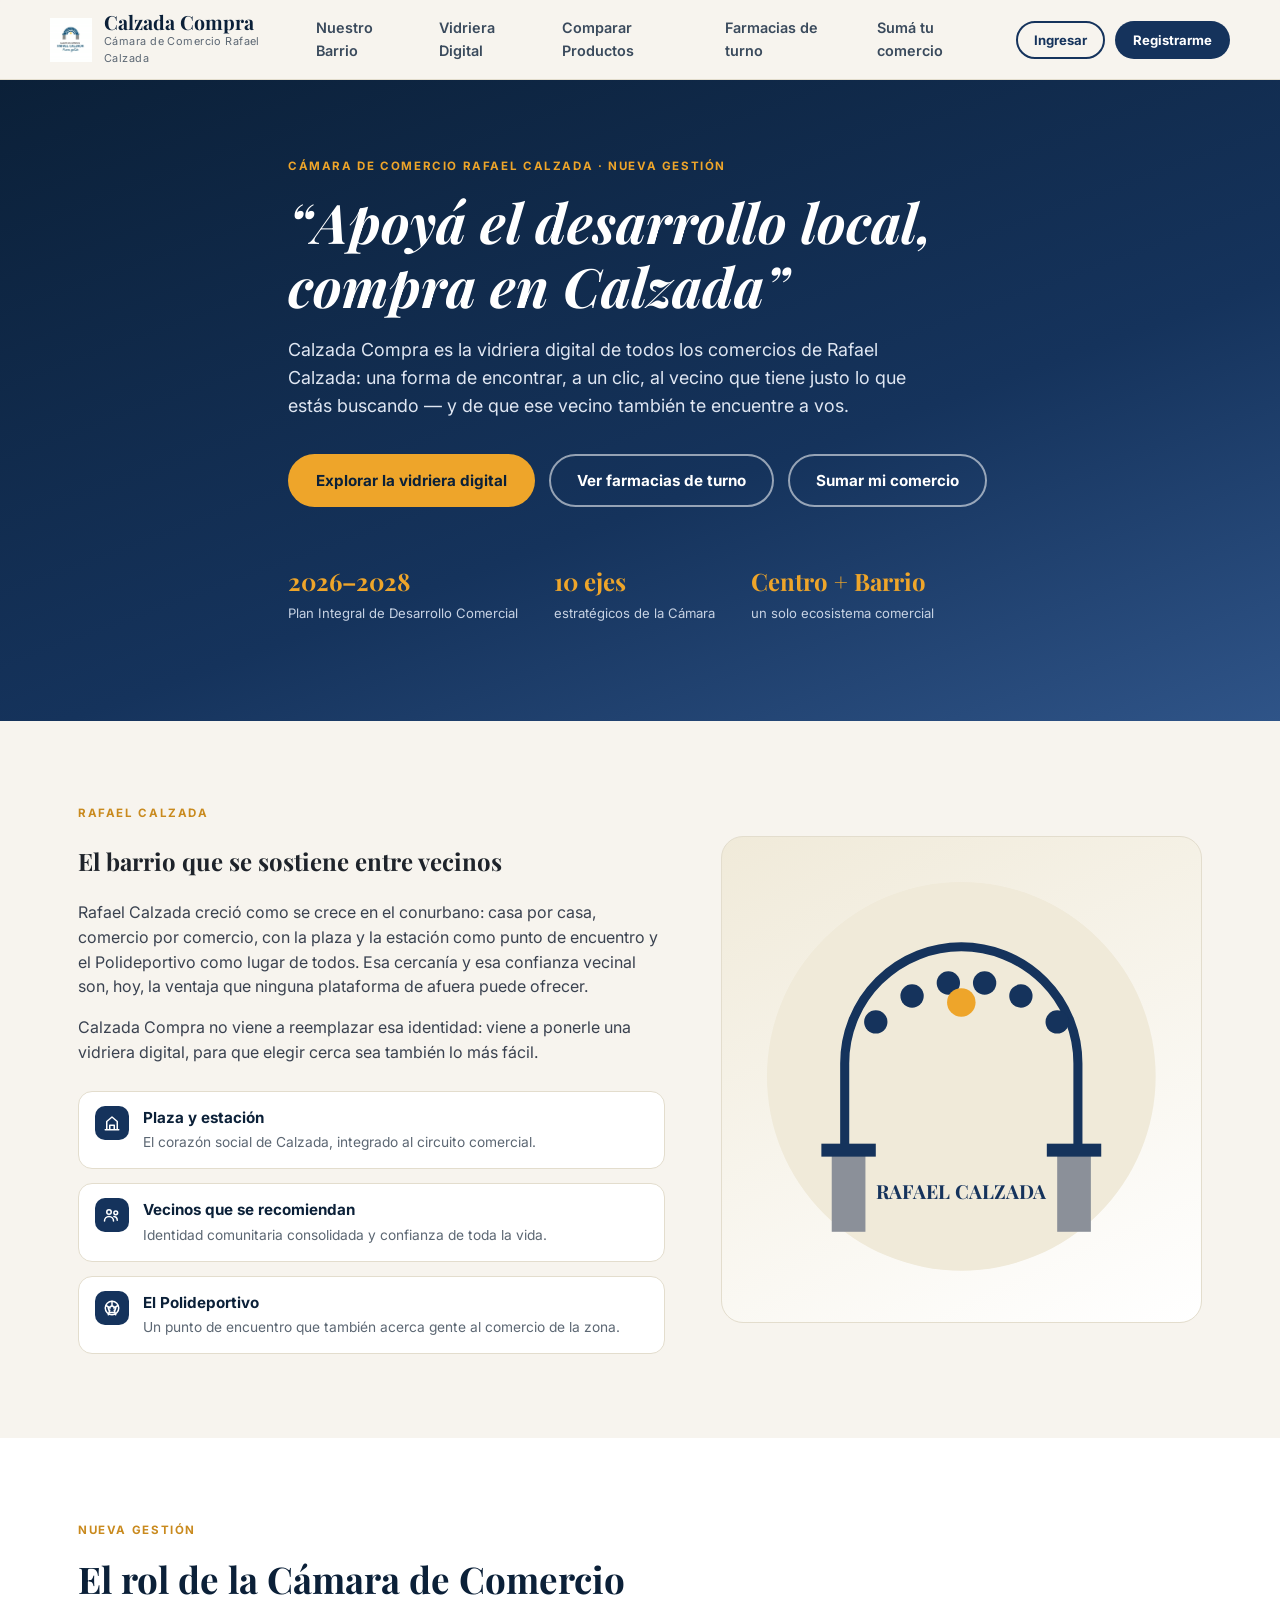
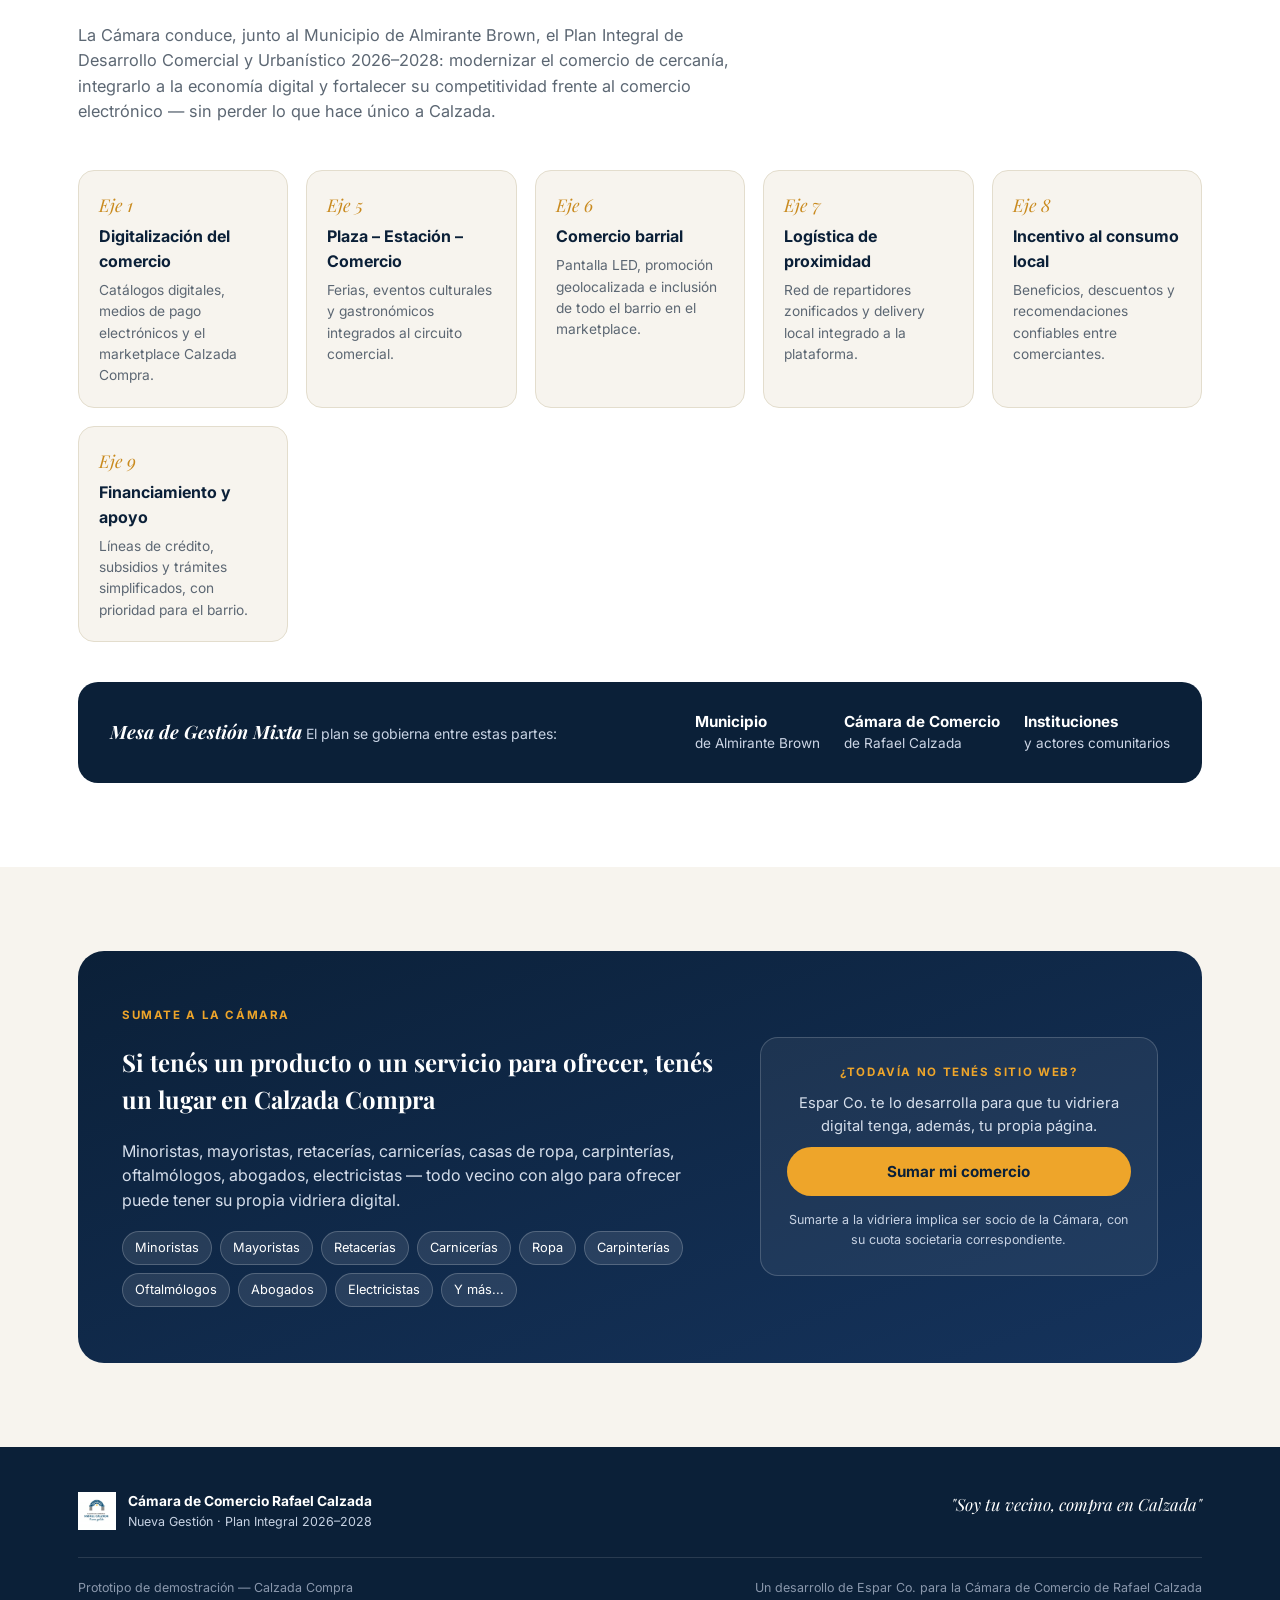
==== commit 748ca0ac: "Update index.html" ====
--- a/index.html
+++ b/index.html
@@ -34,7 +34,7 @@
 <section class="hero" id="inicio">
   <div class="wrap hero-inner">
     <div class="eyebrow">Cámara de Comercio Rafael Calzada · Nueva Gestión</div>
-    <h1>“Soy tu vecino,<br>compra en Calzada”</h1>
+    <h1>“Apoyá el desarrollo local,<br>compra en Calzada”</h1>
     <p class="lead">Calzada Compra es la vidriera digital de todos los comercios de Rafael Calzada: una forma de encontrar, a un clic, al vecino que tiene justo lo que estás buscando — y de que ese vecino también te encuentre a vos.</p>
     <div class="cta-row">
       <a href="vidriera.html" class="btn btn-gold">Explorar la vidriera digital</a>
--- a/assets/style.css
+++ b/assets/style.css
@@ -140,6 +140,8 @@
   font-size:.82rem;color:var(--navy-deep);font-weight:600;
 }
 .chips button:hover{background:var(--gold);border-color:var(--gold);}
+.search-engine-status{font-size:.76rem;margin-top:12px;min-height:1.1em;color:var(--gray-dark);}
+.search-engine-status.ready{color:#2f8f5b;font-weight:700;}
 .results-meta{display:flex;justify-content:space-between;align-items:center;margin:26px 0 16px;flex-wrap:wrap;gap:10px;}
 .results-meta span{color:var(--gray-dark);font-size:.9rem;}
 .results-meta .clear-btn{background:none;border:none;color:var(--navy-light);font-weight:700;font-size:.85rem;text-decoration:underline;}
@@ -153,6 +155,9 @@
 .card .card-body{padding:20px;display:flex;flex-direction:column;gap:10px;flex:1;}
 .card .icon-badge{
   width:52px;height:52px;border-radius:14px;display:flex;align-items:center;justify-content:center;color:#fff;
+}
+.card .card-logo{
+  width:52px;height:52px;border-radius:14px;object-fit:cover;border:1px solid var(--line);background:var(--cream);
 }
 .card h3{margin:2px 0 0;font-size:1.05rem;font-family:'Inter';font-weight:800;color:var(--navy-deep);}
 .card .rubro-tag{
@@ -238,6 +243,83 @@
 .pane{display:none;}
 .pane.active{display:block;}
 
+.hidden{display:none !important;}
+
+/* NAV — sesión iniciada */
+.nav-user{display:flex;align-items:center;gap:12px;font-size:.86rem;font-weight:700;color:var(--navy-deep);}
+
+/* PASSWORD CHECKLIST + ERRORES DE FORMULARIO */
+.pw-checklist{list-style:none;margin:8px 0 0;padding:0;display:flex;flex-direction:column;gap:4px;}
+.pw-checklist li{font-size:.76rem;color:var(--gray-dark);padding-left:20px;position:relative;}
+.pw-checklist li::before{
+  content:"○";position:absolute;left:0;top:0;color:var(--gray);font-size:.76rem;
+}
+.pw-checklist li.ok{color:var(--navy-deep);font-weight:600;}
+.pw-checklist li.ok::before{content:"✓";color:#2f8f5b;font-weight:700;}
+.field-error{
+  display:none;font-size:.8rem;font-weight:700;color:#b23b3b;background:#fbeceb;
+  border:1px solid #f0c9c7;border-radius:10px;padding:9px 12px;margin:2px 0 12px;
+}
+.field-error.show{display:block;}
+.modal-link{color:var(--navy-light);font-weight:700;text-decoration:underline;}
+
+/* SUBPÁGINAS — encabezado simple */
+.page-hero{
+  background:linear-gradient(160deg,var(--navy-deep) 0%,var(--navy) 100%);
+  color:#fff;padding:44px 0 50px;
+}
+.page-hero .breadcrumb{font-size:.78rem;color:#c7d2e3;margin-bottom:14px;}
+.page-hero .breadcrumb a{text-decoration:none;color:#c7d2e3;font-weight:600;}
+.page-hero .breadcrumb a:hover{color:#fff;}
+.page-hero .eyebrow{color:var(--gold);}
+.page-hero h1{font-size:clamp(1.7rem,3.6vw,2.5rem);margin:10px 0 12px;line-height:1.22;}
+.page-hero p.lead{color:#dfe6f2;max-width:640px;margin:0;font-size:1.02rem;}
+
+/* VISTA TARJETAS / MAPA */
+.results-meta-right{display:flex;align-items:center;gap:16px;flex-wrap:wrap;}
+.view-toggle{display:flex;background:var(--cream-2);border:1px solid var(--line);border-radius:999px;padding:4px;}
+.view-toggle button{
+  background:none;border:none;border-radius:999px;padding:8px 14px;font-size:.82rem;font-weight:700;color:var(--gray-dark);
+}
+.view-toggle button.active{background:var(--navy);color:#fff;}
+#mapView{
+  height:520px;border-radius:18px;overflow:hidden;border:1px solid var(--line);
+  margin-top:4px;background:var(--cream-2);
+}
+#mapView .leaflet-popup-content{font-family:'Inter',sans-serif;font-size:.86rem;line-height:1.5;}
+#mapView .leaflet-popup-content b{color:var(--navy-deep);}
+
+/* FARMACIAS DE TURNO */
+.turno-loading{
+  text-align:center;padding:40px 20px;color:var(--gray-dark);
+  background:var(--white);border:1px dashed var(--line);border-radius:18px;
+}
+.turno-card{
+  background:linear-gradient(160deg,var(--navy-deep),var(--navy));color:#fff;
+  border-radius:22px;padding:36px;text-align:center;
+}
+.turno-badge{
+  display:inline-block;background:var(--gold);color:var(--navy-deep);font-weight:800;font-size:.72rem;
+  text-transform:uppercase;letter-spacing:.08em;padding:6px 14px;border-radius:999px;margin-bottom:16px;
+}
+.turno-card h3{color:#fff;font-size:1.5rem;margin:0 0 14px;}
+.turno-card .meta-line{justify-content:center;color:#dfe6f2;font-size:.92rem;margin-top:6px;}
+.turno-card .meta-line a{color:#fff;font-weight:700;}
+.farmacia-list{display:flex;flex-direction:column;gap:10px;margin-top:22px;}
+.farmacia-row{
+  display:flex;align-items:center;gap:16px;background:var(--white);border:1px solid var(--line);
+  border-radius:14px;padding:14px 18px;
+}
+.farmacia-row.is-today{border-color:var(--gold);background:var(--cream-2);}
+.farmacia-row .dia-tag{
+  flex:none;width:76px;text-align:center;font-size:.72rem;font-weight:800;text-transform:uppercase;
+  color:var(--navy-deep);background:var(--cream);border-radius:999px;padding:6px 8px;
+}
+.farmacia-row.is-today .dia-tag{background:var(--gold);color:var(--navy-deep);}
+.farmacia-row > div{flex:1;display:flex;flex-direction:column;}
+.farmacia-row b{color:var(--navy-deep);font-size:.95rem;}
+.farmacia-row .addr{font-size:.8rem;color:var(--gray-dark);}
+
 @media (max-width:880px){
   .identidad-grid{grid-template-columns:1fr;}
   .sumate{grid-template-columns:1fr;padding:40px 26px;}
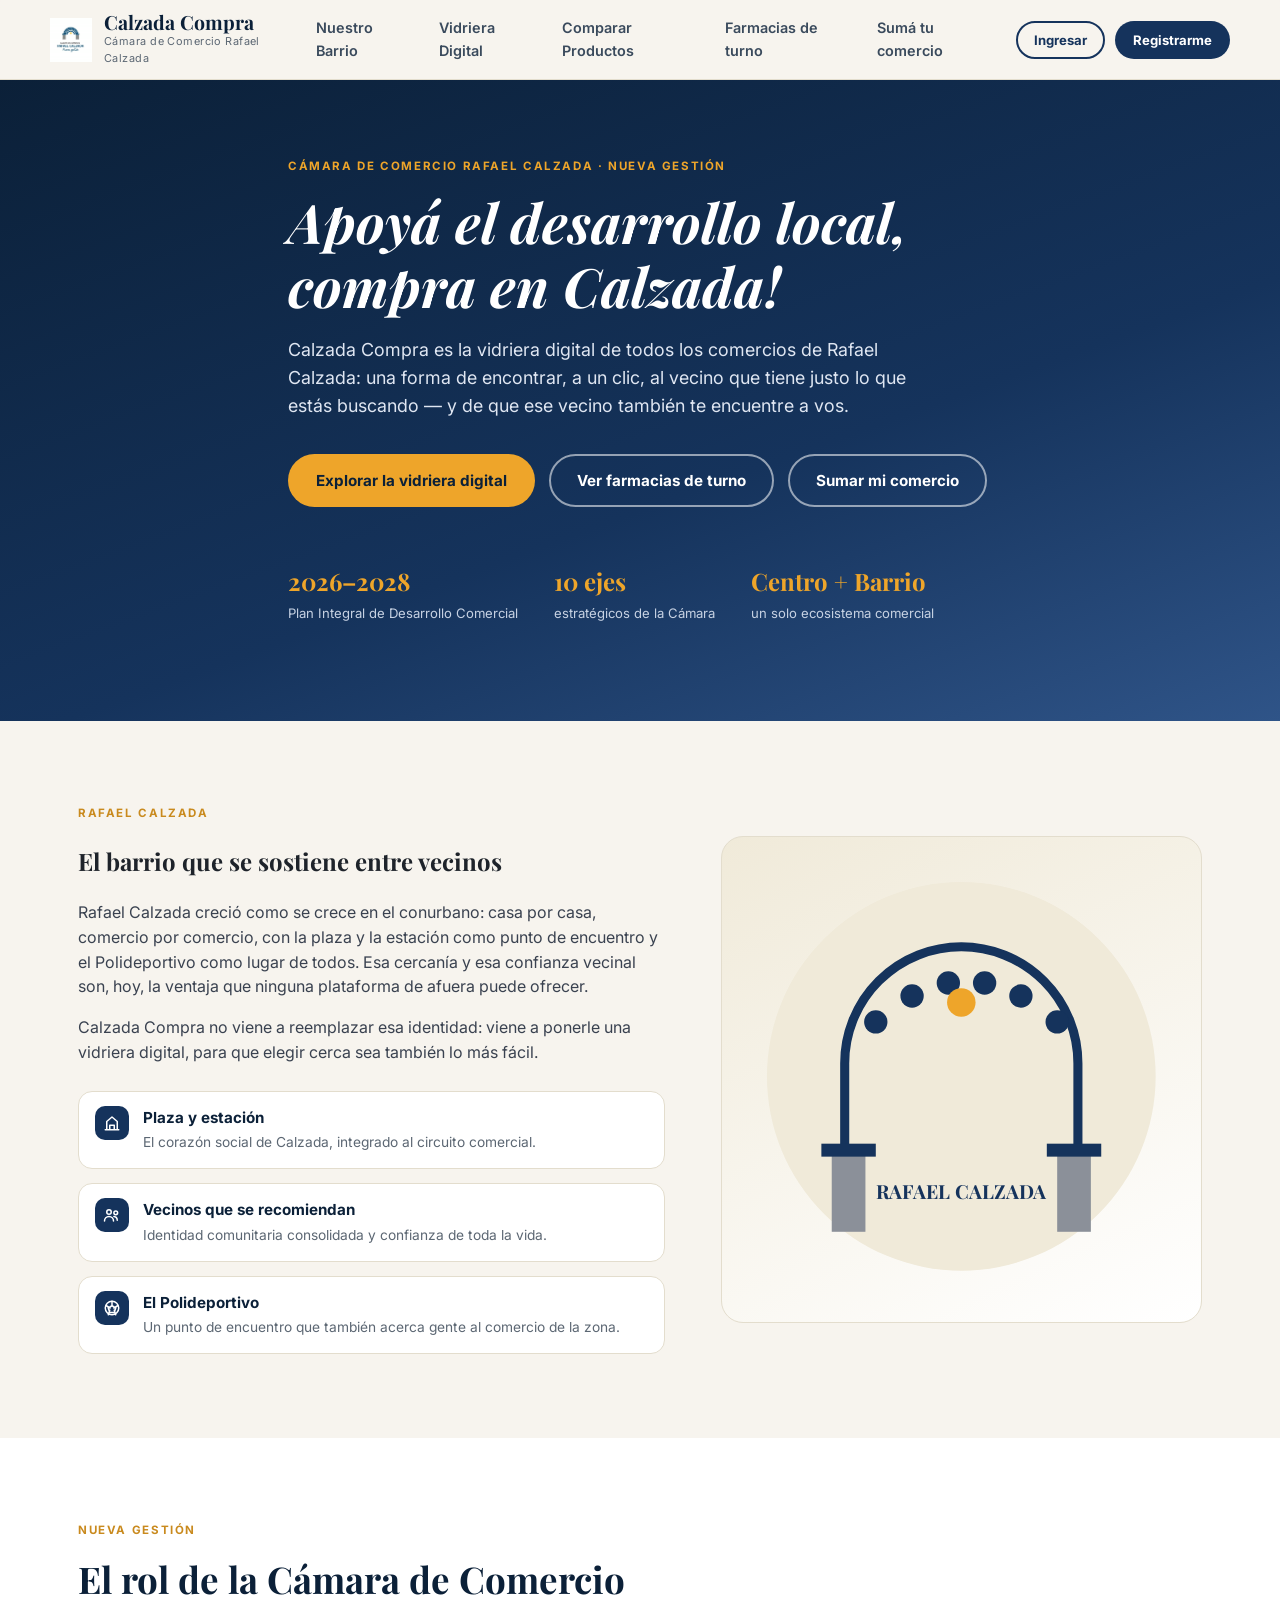
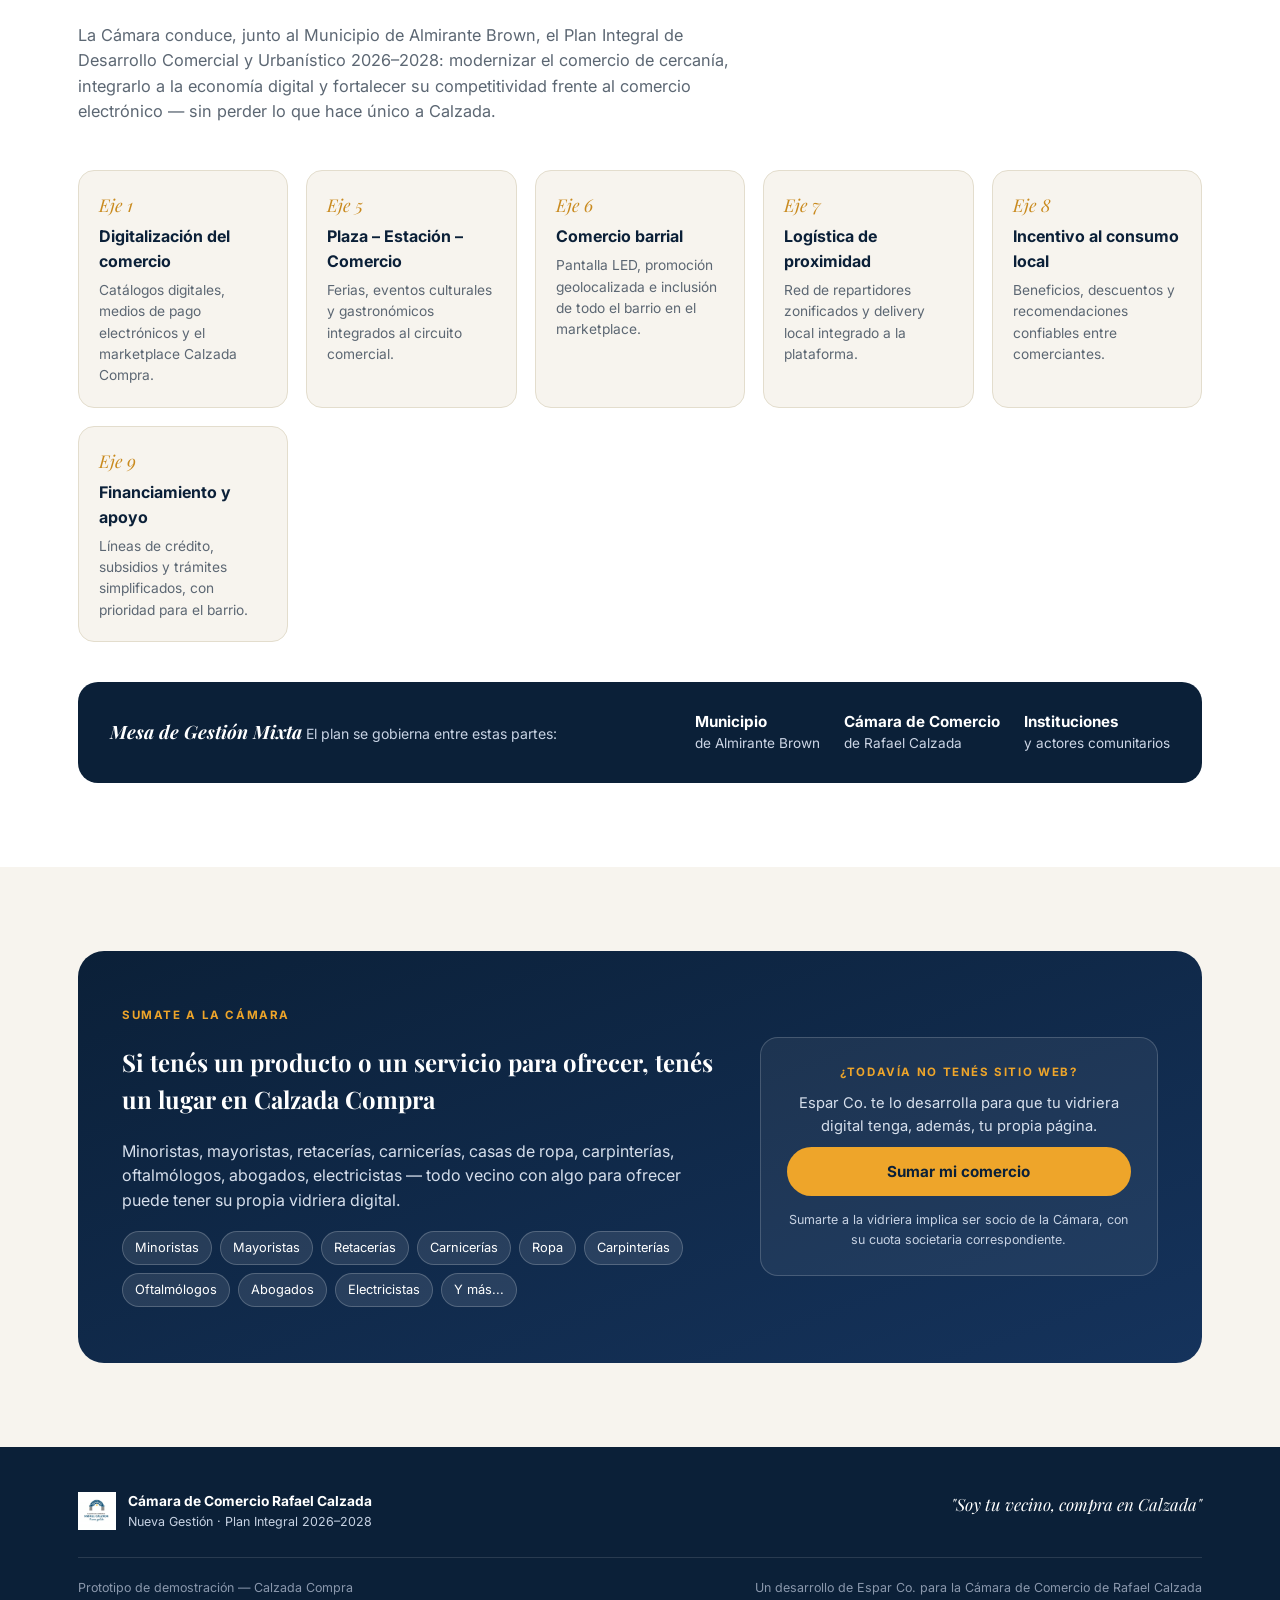
==== commit 0b127f1b: "Fix typo in hero section heading" ====
--- a/index.html
+++ b/index.html
@@ -34,7 +34,7 @@
 <section class="hero" id="inicio">
   <div class="wrap hero-inner">
     <div class="eyebrow">Cámara de Comercio Rafael Calzada · Nueva Gestión</div>
-    <h1>“Apoyá el desarrollo local,<br>compra en Calzada”</h1>
+    <h1>Apoyá el desarrollo local,<br>compra en Calzada!</h1>
     <p class="lead">Calzada Compra es la vidriera digital de todos los comercios de Rafael Calzada: una forma de encontrar, a un clic, al vecino que tiene justo lo que estás buscando — y de que ese vecino también te encuentre a vos.</p>
     <div class="cta-row">
       <a href="vidriera.html" class="btn btn-gold">Explorar la vidriera digital</a>
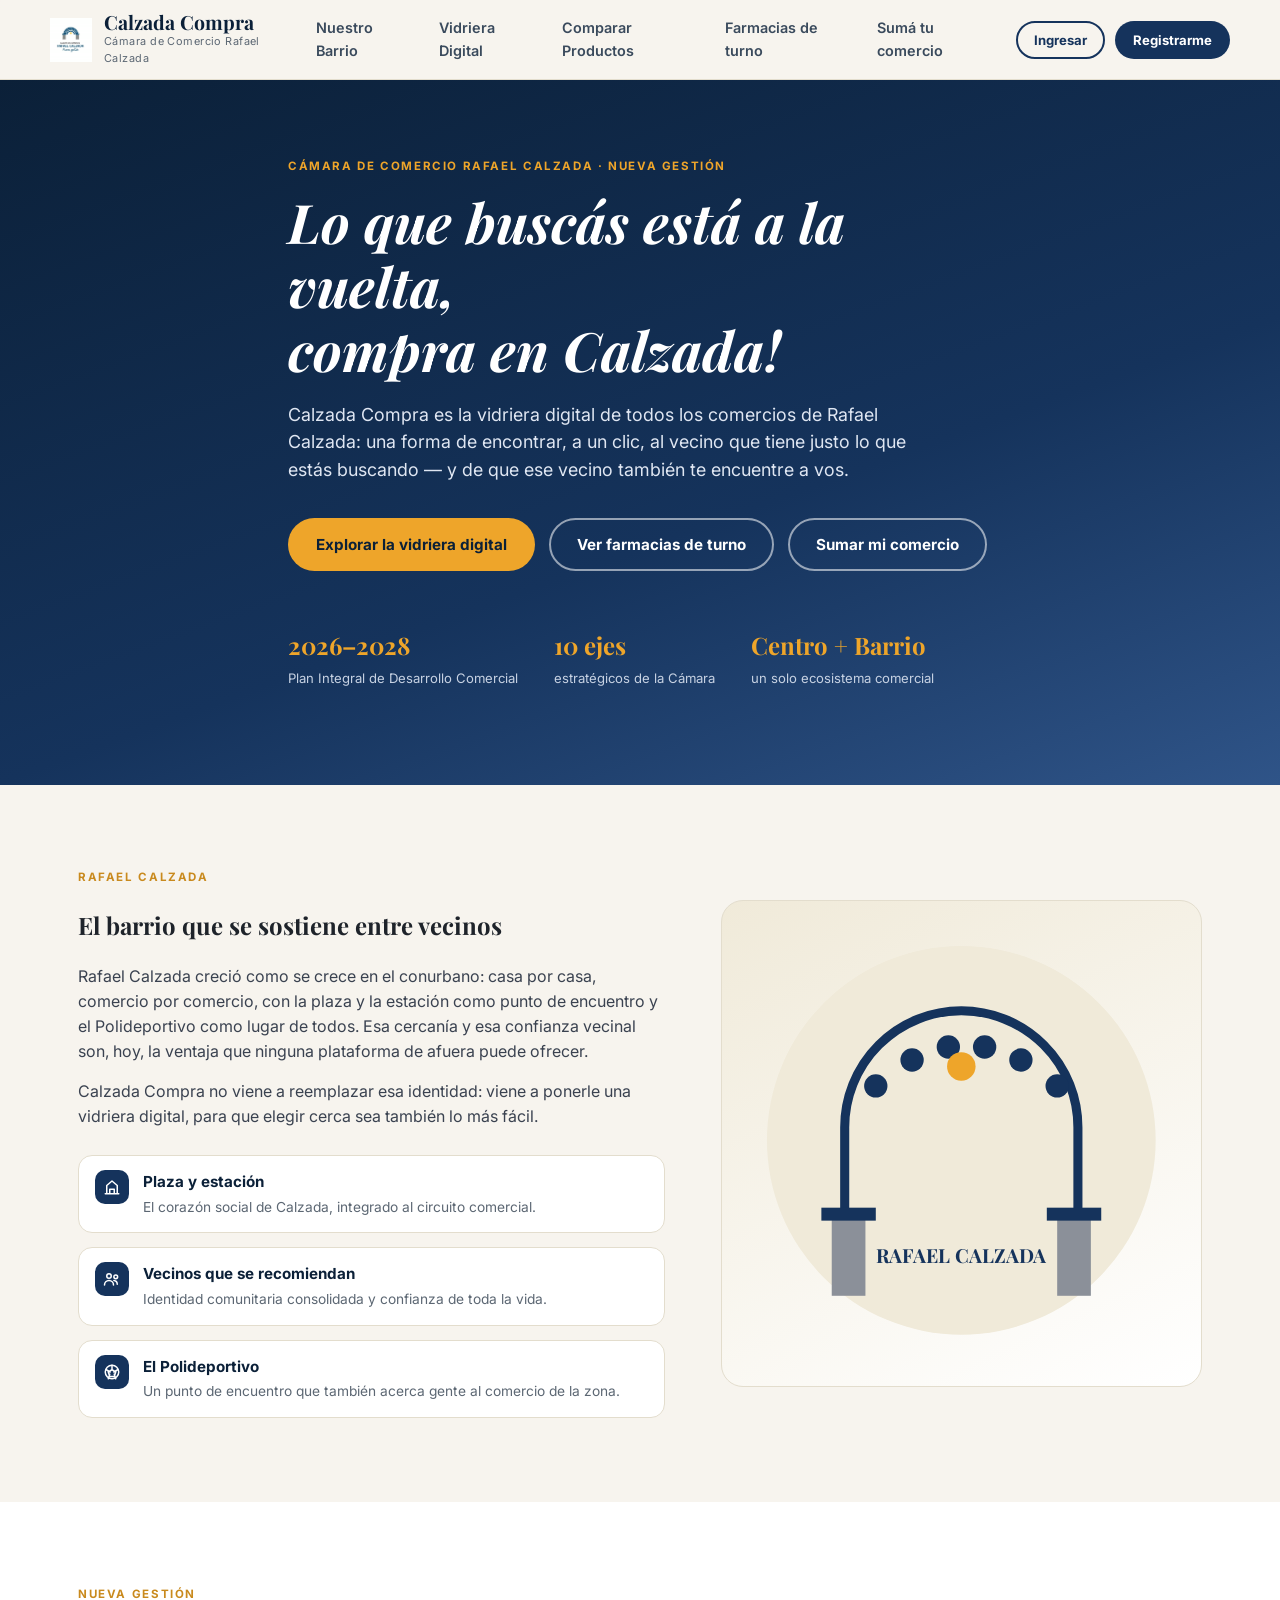
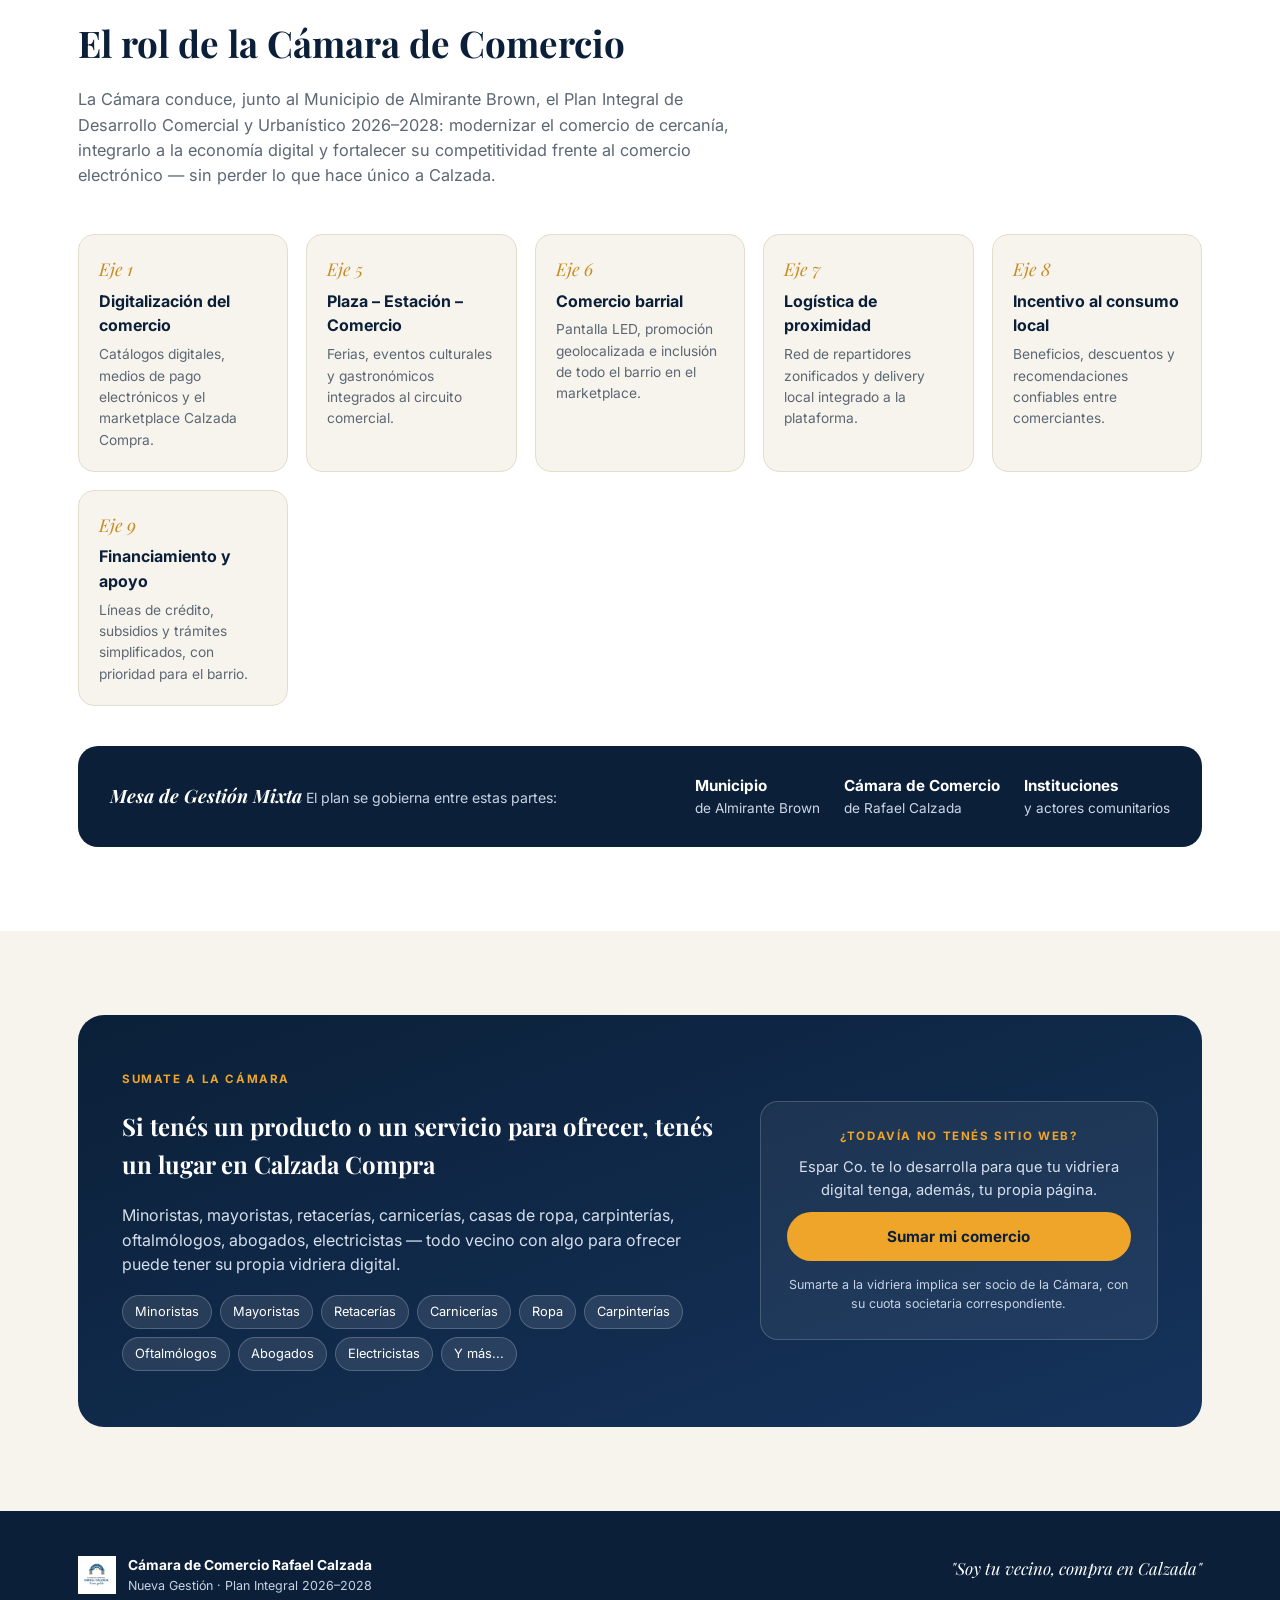
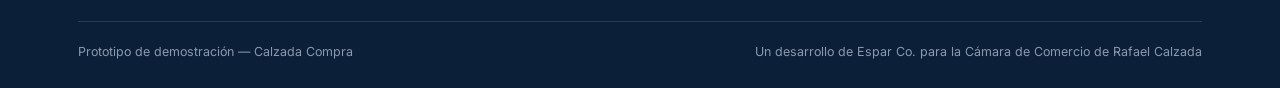
==== commit 59d6730c: "Update index.html" ====
--- a/index.html
+++ b/index.html
@@ -34,7 +34,7 @@
 <section class="hero" id="inicio">
   <div class="wrap hero-inner">
     <div class="eyebrow">Cámara de Comercio Rafael Calzada · Nueva Gestión</div>
-    <h1>Apoyá el desarrollo local,<br>compra en Calzada!</h1>
+    <h1>Lo que buscás está a la vuelta,<br>compra en Calzada!</h1>
     <p class="lead">Calzada Compra es la vidriera digital de todos los comercios de Rafael Calzada: una forma de encontrar, a un clic, al vecino que tiene justo lo que estás buscando — y de que ese vecino también te encuentre a vos.</p>
     <div class="cta-row">
       <a href="vidriera.html" class="btn btn-gold">Explorar la vidriera digital</a>
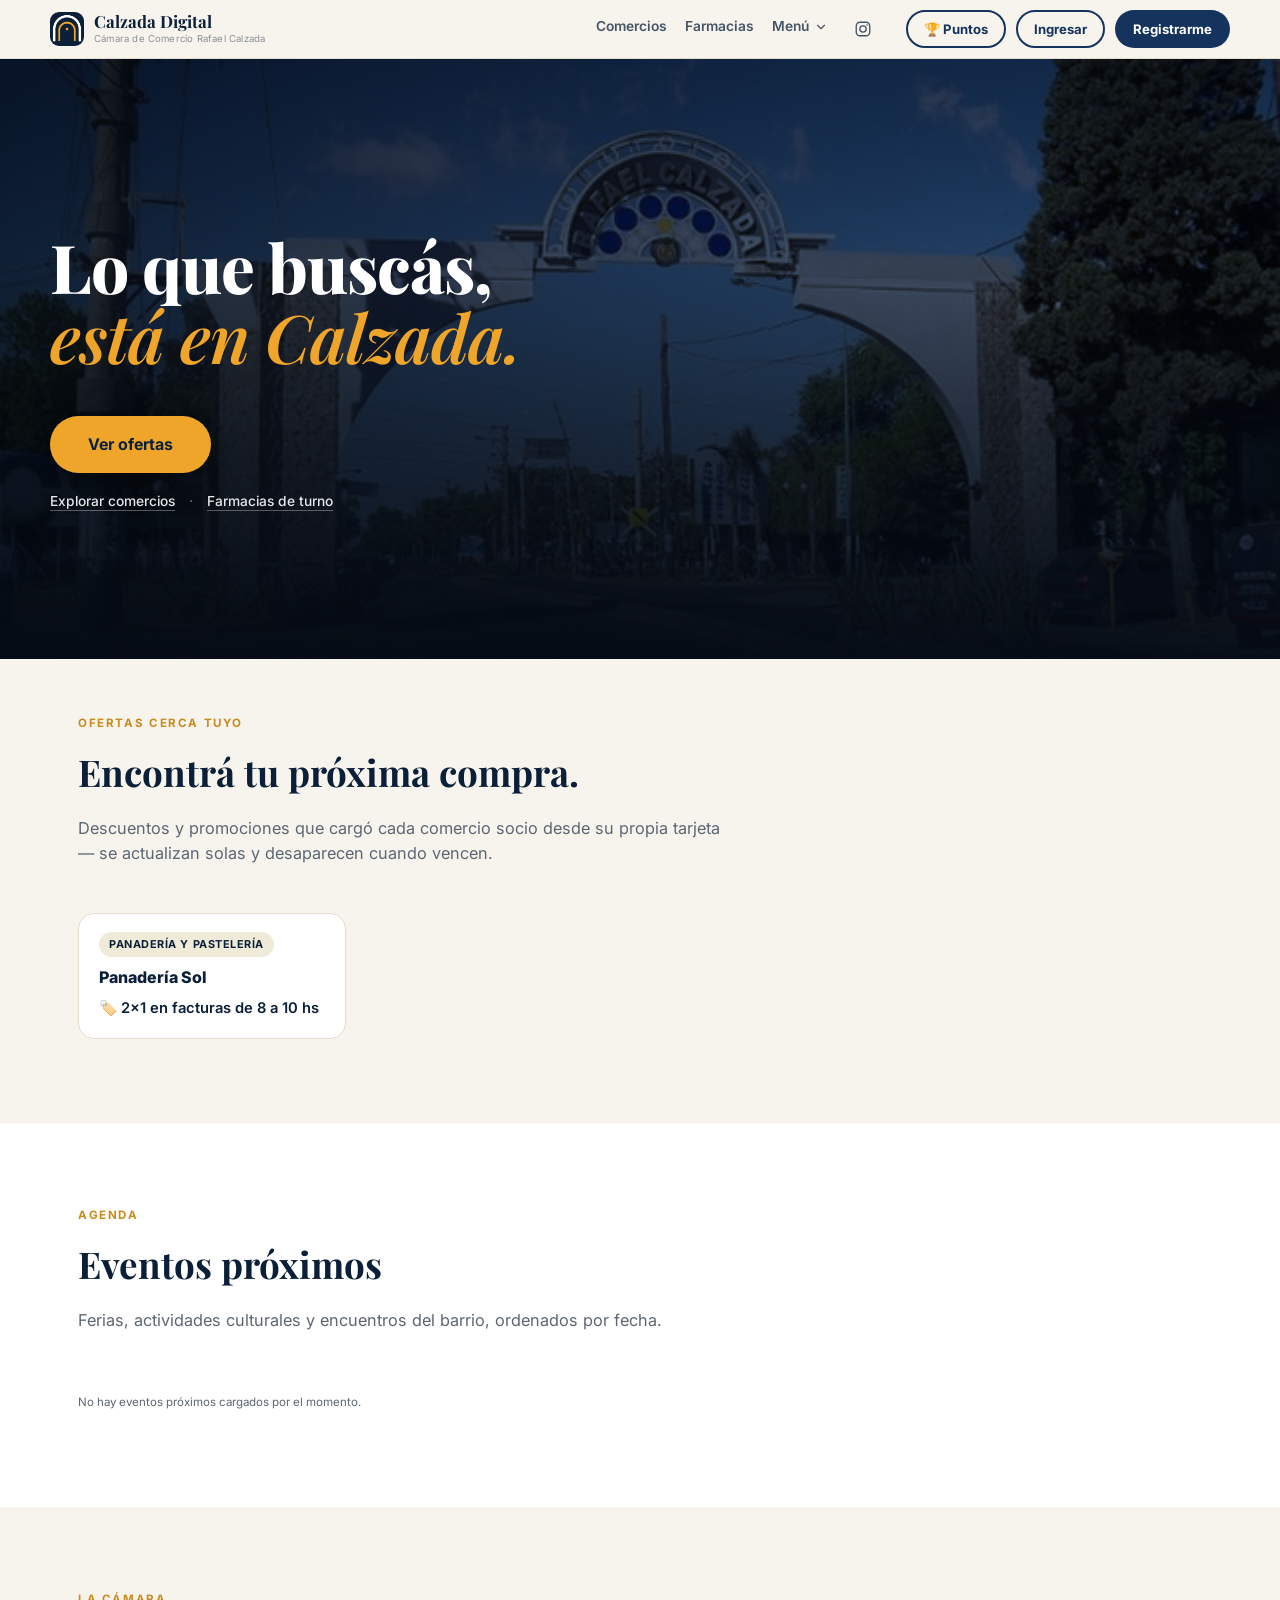
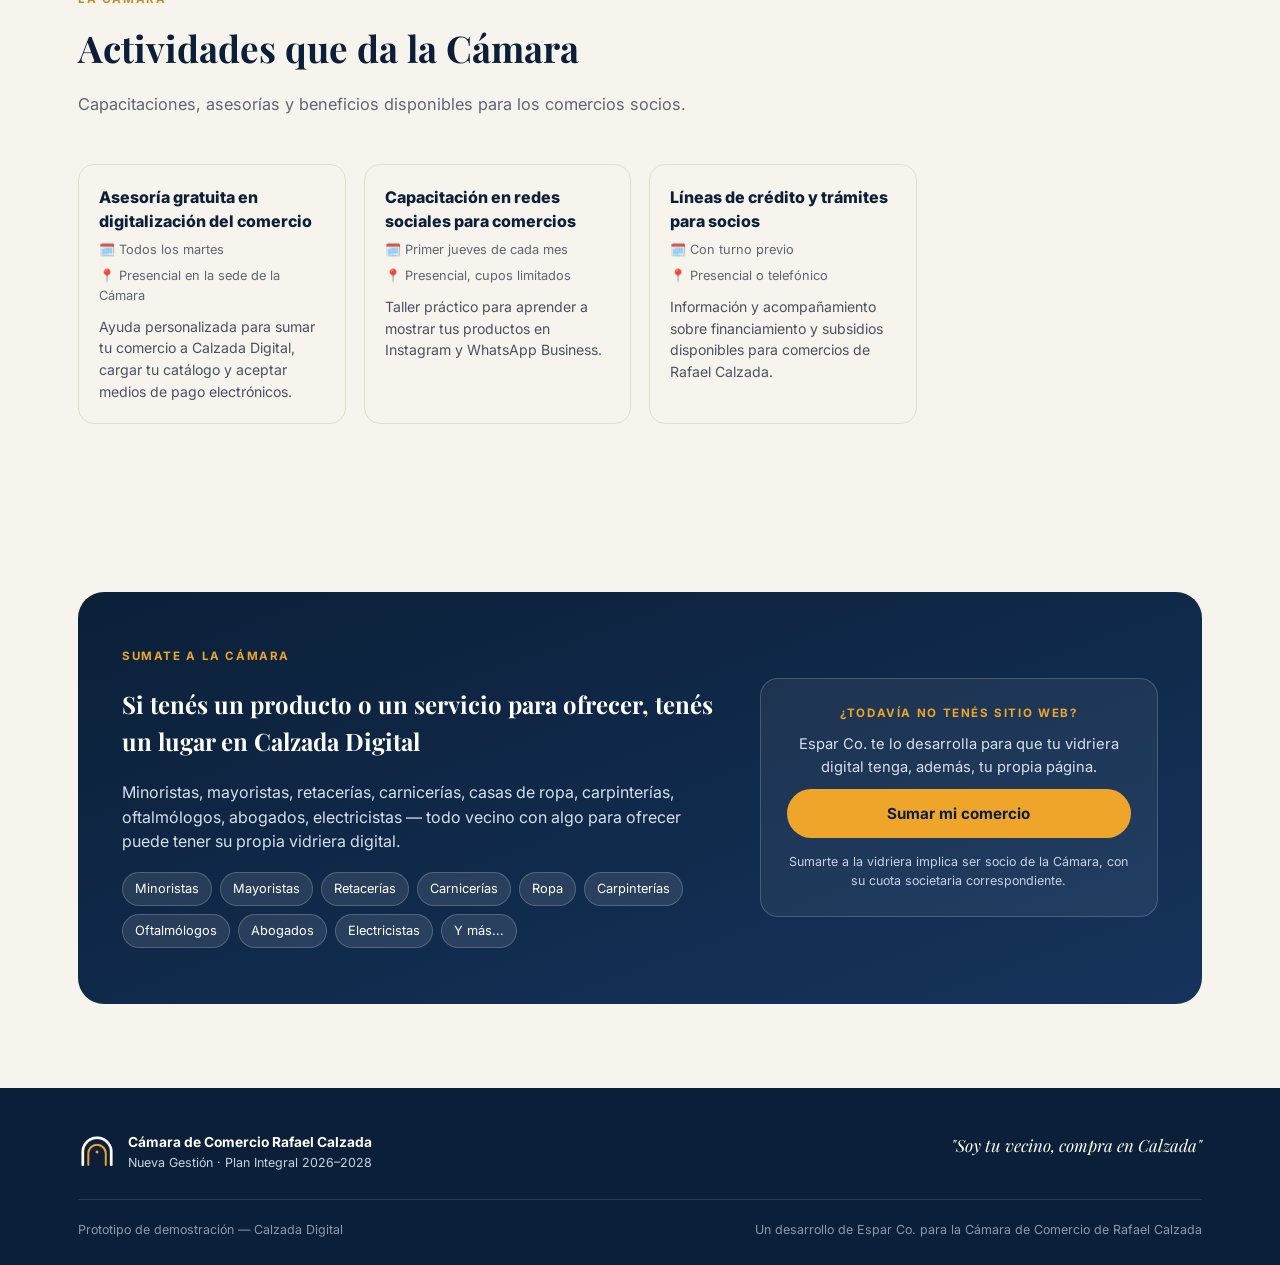
==== commit e5199a4a: "Subir carpeta completa" ====
--- a/index.html
+++ b/index.html
@@ -2,126 +2,109 @@
 <html lang="es">
 <head>
 <meta charset="UTF-8">
-<title>Calzada Compra — Cámara de Comercio Rafael Calzada</title>
+<title>Calzada Digital — Cámara de Comercio Rafael Calzada</title>
 <meta name="viewport" content="width=device-width, initial-scale=1.0">
-<meta name="description" content="Calzada Compra — la vidriera digital de la Cámara de Comercio de Rafael Calzada. Prototipo de demostración.">
+<meta name="description" content="Calzada Digital — la vidriera digital de la Cámara de Comercio de Rafael Calzada. Prototipo de demostración.">
 <link rel="icon" type="image/x-icon" href="favicon.ico">
+<link rel="manifest" href="manifest.json">
+<meta name="theme-color" content="#0b2038">
+<link rel="apple-touch-icon" href="assets/img/icons/apple-touch-icon.png">
+<meta name="apple-mobile-web-app-capable" content="yes">
+<meta name="apple-mobile-web-app-status-bar-style" content="black-translucent">
+<meta name="apple-mobile-web-app-title" content="Calzada Digital">
 <link rel="stylesheet" href="assets/style.css">
+<link rel="stylesheet" href="assets/calzada-digital.css">
 </head>
-<body>
+<body data-page="home">
 
 
 <header>
   <div class="wrap nav">
     <a href="index.html" class="brand">
-      <img src="assets/img/logo.png" alt="Logo Cámara de Comercio Rafael Calzada">
+      <img src="assets/img/logo.png" alt="Calzada Digital">
       <div class="brand-text">
-        <div class="b1">Calzada Compra</div>
+        <div class="b1">Calzada Digital</div>
         <div class="b2">Cámara de Comercio Rafael Calzada</div>
       </div>
     </a>
-    <nav class="links">
-      <a href="index.html#identidad">Nuestro Barrio</a>
-      <a href="vidriera.html">Vidriera Digital</a>
-      <a href="vidriera.html#fase2">Comparar Productos</a>
-      <a href="farmacias.html">Farmacias de turno</a>
-      <a href="index.html#sumate">Sumá tu comercio</a>
-    </nav>
-    <div class="nav-actions" id="navActions"></div>
+    <div class="nav-collapse" id="navCollapse">
+      <nav class="links">
+        <a href="vidriera.html">Comercios</a>
+        <a href="farmacias.html">Farmacias</a>
+        <div class="nav-dropdown" id="navDropdown">
+          <button class="nav-dropdown-toggle" id="navDropdownToggle" type="button" aria-haspopup="true" aria-expanded="false" aria-controls="navDropdownMenu">
+            Menú
+            <svg viewBox="0 0 24 24" width="14" height="14" fill="none" stroke="currentColor" stroke-width="2" stroke-linecap="round" stroke-linejoin="round"><polyline points="6 9 12 15 18 9"/></svg>
+          </button>
+          <div class="nav-dropdown-menu" id="navDropdownMenu">
+            <a href="conoce-el-barrio.html">Conocé el barrio</a>
+            <a href="vidriera.html#fase2">Comparar Productos</a>
+            <a href="index.html#sumate">Sumá tu comercio</a>
+          </div>
+        </div>
+        <!-- Instagram de la Cámara: FALTA EL LINK REAL. Reemplazá el href de abajo apenas la Cámara tenga su cuenta de Instagram. -->
+        <a class="nav-instagram" href="https://instagram.com/COMPLETAR-INSTAGRAM-CAMARA" target="_blank" rel="noopener" aria-label="Instagram de la Cámara de Comercio (completar link)" title="Completar: falta el link de Instagram de la Cámara">
+          <svg viewBox="0 0 24 24" width="18" height="18" fill="none" stroke="currentColor" stroke-width="1.8"><rect x="3" y="3" width="18" height="18" rx="5"/><circle cx="12" cy="12" r="4.2"/><circle cx="17.4" cy="6.6" r="1.1" fill="currentColor" stroke="none"/></svg>
+        </a>
+      </nav>
+      <div class="nav-actions" id="navActions"></div>
+    </div>
+    <button class="burger" id="burgerBtn" type="button" aria-label="Abrir menú" aria-expanded="false" aria-controls="navCollapse">
+      <svg class="burger-icon burger-icon-open" viewBox="0 0 24 24" width="22" height="22" fill="none" stroke="currentColor" stroke-width="2" stroke-linecap="round"><line x1="3" y1="6" x2="21" y2="6"/><line x1="3" y1="12" x2="21" y2="12"/><line x1="3" y1="18" x2="21" y2="18"/></svg>
+      <svg class="burger-icon burger-icon-close" viewBox="0 0 24 24" width="22" height="22" fill="none" stroke="currentColor" stroke-width="2" stroke-linecap="round"><line x1="6" y1="6" x2="18" y2="18"/><line x1="6" y1="18" x2="18" y2="6"/></svg>
+    </button>
   </div>
 </header>
 
 <section class="hero" id="inicio">
   <div class="wrap hero-inner">
-    <div class="eyebrow">Cámara de Comercio Rafael Calzada · Nueva Gestión</div>
-    <h1>Lo que buscás está a la vuelta,<br>compra en Calzada!</h1>
-    <p class="lead">Calzada Compra es la vidriera digital de todos los comercios de Rafael Calzada: una forma de encontrar, a un clic, al vecino que tiene justo lo que estás buscando — y de que ese vecino también te encuentre a vos.</p>
-    <div class="cta-row">
-      <a href="vidriera.html" class="btn btn-gold">Explorar la vidriera digital</a>
-      <a href="farmacias.html" class="btn btn-outline-light">Ver farmacias de turno</a>
-      <a href="#sumate" class="btn btn-outline-light">Sumar mi comercio</a>
-    </div>
-    <div class="hero-stats">
-      <div class="stat"><b>2026–2028</b><span>Plan Integral de Desarrollo Comercial</span></div>
-      <div class="stat"><b>10 ejes</b><span>estratégicos de la Cámara</span></div>
-      <div class="stat"><b>Centro + Barrio</b><span>un solo ecosistema comercial</span></div>
+    <div class="hero-copy">
+      <h1 class="hero-h1"><span class="hero-h1-main">Lo que buscás,</span><span class="hero-h1-accent">está en Calzada.</span></h1>
+      <div class="hero-actions">
+        <a href="#ofertas" class="btn-hero-primary">Ver ofertas</a>
+        <p class="hero-links">
+          <a href="vidriera.html">Explorar comercios</a>
+          <span aria-hidden="true">·</span>
+          <a href="farmacias.html">Farmacias de turno</a>
+        </p>
+      </div>
     </div>
   </div>
 </section>
 
-<section id="identidad">
-  <div class="wrap identidad-grid">
-    <div>
-      <div class="eyebrow">Rafael Calzada</div>
-      <h2 class="serif">El barrio que se sostiene entre vecinos</h2>
-      <p>Rafael Calzada creció como se crece en el conurbano: casa por casa, comercio por comercio, con la plaza y la estación como punto de encuentro y el Polideportivo como lugar de todos. Esa cercanía y esa confianza vecinal son, hoy, la ventaja que ninguna plataforma de afuera puede ofrecer.</p>
-      <p>Calzada Compra no viene a reemplazar esa identidad: viene a ponerle una vidriera digital, para que elegir cerca sea también lo más fácil.</p>
-      <div class="chip-list">
-        <div class="chip">
-          <div class="ico"><svg viewBox="0 0 24 24" width="18" height="18" fill="none" stroke="currentColor" stroke-width="2" stroke-linecap="round" stroke-linejoin="round"><path d="M3 21h18M5 21V10l7-6 7 6v11M9 21v-6h6v6"/></svg></div>
-          <div><b>Plaza y estación</b><span>El corazón social de Calzada, integrado al circuito comercial.</span></div>
-        </div>
-        <div class="chip">
-          <div class="ico"><svg viewBox="0 0 24 24" width="18" height="18" fill="none" stroke="currentColor" stroke-width="2" stroke-linecap="round" stroke-linejoin="round"><circle cx="8" cy="8" r="3"/><circle cx="17" cy="9" r="2.5"/><path d="M2 20c0-3.3 2.7-6 6-6s6 2.7 6 6M14.5 14c2.5.3 4.5 2.3 4.5 5"/></svg></div>
-          <div><b>Vecinos que se recomiendan</b><span>Identidad comunitaria consolidada y confianza de toda la vida.</span></div>
-        </div>
-        <div class="chip">
-          <div class="ico"><svg viewBox="0 0 24 24" width="18" height="18" fill="none" stroke="currentColor" stroke-width="2" stroke-linecap="round" stroke-linejoin="round"><circle cx="12" cy="12" r="9"/><path d="M12 3v6l5 3-2 6H9l-2-6 5-3V3M4.5 9l5 3M19.5 9l-5 3M7 21l2-6M17 21l-2-6"/></svg></div>
-          <div><b>El Polideportivo</b><span>Un punto de encuentro que también acerca gente al comercio de la zona.</span></div>
-        </div>
-      </div>
-    </div>
-    <div class="identidad-visual">
-      <svg viewBox="0 0 320 320" width="100%" role="img" aria-label="Ilustración del arco de Rafael Calzada">
-        <circle cx="160" cy="160" r="150" fill="#f0ead9"/>
-        <g stroke="#15335c" stroke-width="7" fill="none" stroke-linecap="round">
-          <path d="M70 220 V150 A90 90 0 0 1 250 150 V220"/>
-        </g>
-        <g fill="#15335c">
-          <circle cx="94" cy="118" r="9"/>
-          <circle cx="122" cy="98" r="9"/>
-          <circle cx="150" cy="88" r="9"/>
-          <circle cx="178" cy="88" r="9"/>
-          <circle cx="206" cy="98" r="9"/>
-          <circle cx="234" cy="118" r="9"/>
-        </g>
-        <circle cx="160" cy="103" r="11" fill="#eea52a"/>
-        <rect x="60" y="220" width="26" height="60" fill="#8b9099"/>
-        <rect x="234" y="220" width="26" height="60" fill="#8b9099"/>
-        <rect x="52" y="212" width="42" height="10" fill="#15335c"/>
-        <rect x="226" y="212" width="42" height="10" fill="#15335c"/>
-        <text x="160" y="255" text-anchor="middle" font-family="Playfair Display, serif" font-weight="700" font-size="15" fill="#15335c">RAFAEL CALZADA</text>
-      </svg>
-    </div>
-  </div>
-</section>
-
-<section class="section-alt" id="camara">
+<section id="ofertas" style="padding-top:56px;">
   <div class="wrap">
     <div class="section-head">
-      <div class="eyebrow">Nueva Gestión</div>
-      <h2 class="serif">El rol de la Cámara de Comercio</h2>
-      <p>La Cámara conduce, junto al Municipio de Almirante Brown, el Plan Integral de Desarrollo Comercial y Urbanístico 2026–2028: modernizar el comercio de cercanía, integrarlo a la economía digital y fortalecer su competitividad frente al comercio electrónico — sin perder lo que hace único a Calzada.</p>
-    </div>
-    <div class="ejes-grid">
-      <div class="eje-card"><div class="num">Eje 1</div><h4>Digitalización del comercio</h4><p>Catálogos digitales, medios de pago electrónicos y el marketplace Calzada Compra.</p></div>
-      <div class="eje-card"><div class="num">Eje 5</div><h4>Plaza – Estación – Comercio</h4><p>Ferias, eventos culturales y gastronómicos integrados al circuito comercial.</p></div>
-      <div class="eje-card"><div class="num">Eje 6</div><h4>Comercio barrial</h4><p>Pantalla LED, promoción geolocalizada e inclusión de todo el barrio en el marketplace.</p></div>
-      <div class="eje-card"><div class="num">Eje 7</div><h4>Logística de proximidad</h4><p>Red de repartidores zonificados y delivery local integrado a la plataforma.</p></div>
-      <div class="eje-card"><div class="num">Eje 8</div><h4>Incentivo al consumo local</h4><p>Beneficios, descuentos y recomendaciones confiables entre comerciantes.</p></div>
-      <div class="eje-card"><div class="num">Eje 9</div><h4>Financiamiento y apoyo</h4><p>Líneas de crédito, subsidios y trámites simplificados, con prioridad para el barrio.</p></div>
-    </div>
-    <div class="gestion-box">
-      <div>
-        <b style="font-family:'Playfair Display',serif;font-style:italic;font-size:1.15rem;">Mesa de Gestión Mixta</b>
-        <span style="color:#c7d2e3;font-size:.88rem;">El plan se gobierna entre estas partes:</span>
-      </div>
-      <div class="who">
-        <div><b>Municipio</b>de Almirante Brown</div>
-        <div><b>Cámara de Comercio</b>de Rafael Calzada</div>
-        <div><b>Instituciones</b>y actores comunitarios</div>
-      </div>
-    </div>
+      <div class="eyebrow">Ofertas cerca tuyo</div>
+      <h2 class="serif">Encontrá tu próxima compra.</h2>
+      <p>Descuentos y promociones que cargó cada comercio socio desde su propia tarjeta — se actualizan solas y desaparecen cuando vencen.</p>
+    </div>
+    <div id="ofertasLista" class="ofertas-grid"></div>
+    <p class="example-tag hidden" id="ofertasVacio">Todavía no hay ofertas cargadas para esta semana — a medida que los comercios socios carguen la suya desde "Mi comercio", van a aparecer acá.</p>
+  </div>
+</section>
+
+<section class="section-alt" id="eventos">
+  <div class="wrap">
+    <div class="section-head">
+      <div class="eyebrow">Agenda</div>
+      <h2 class="serif">Eventos próximos</h2>
+      <p>Ferias, actividades culturales y encuentros del barrio, ordenados por fecha.</p>
+    </div>
+    <div id="eventosLista" class="eventos-list"></div>
+    <p class="example-tag hidden" id="eventosVacio">No hay eventos próximos cargados por el momento.</p>
+  </div>
+</section>
+
+<section id="actividades-camara">
+  <div class="wrap">
+    <div class="section-head">
+      <div class="eyebrow">La Cámara</div>
+      <h2 class="serif">Actividades que da la Cámara</h2>
+      <p>Capacitaciones, asesorías y beneficios disponibles para los comercios socios.</p>
+    </div>
+    <div id="actividadesLista" class="actividades-grid"></div>
+    <p class="example-tag hidden" id="actividadesVacio">Todavía no hay actividades cargadas.</p>
   </div>
 </section>
 
@@ -130,18 +113,73 @@
     <div class="sumate">
       <div>
         <div class="eyebrow" style="color:var(--gold);">Sumate a la Cámara</div>
-        <h2 class="serif">Si tenés un producto o un servicio para ofrecer, tenés un lugar en Calzada Compra</h2>
+        <h2 class="serif">Si tenés un producto o un servicio para ofrecer, tenés un lugar en Calzada Digital</h2>
         <p>Minoristas, mayoristas, retacerías, carnicerías, casas de ropa, carpinterías, oftalmólogos, abogados, electricistas — todo vecino con algo para ofrecer puede tener su propia vidriera digital.</p>
         <div class="rubros-tags">
           <span>Minoristas</span><span>Mayoristas</span><span>Retacerías</span><span>Carnicerías</span>
           <span>Ropa</span><span>Carpinterías</span><span>Oftalmólogos</span><span>Abogados</span><span>Electricistas</span><span>Y más...</span>
         </div>
       </div>
-      <div class="sumate-card">
+      <div class="sumate-card" id="sumateFormBtn">
         <div class="eyebrow" style="color:var(--gold);">¿Todavía no tenés sitio web?</div>
         <p style="margin:10px 0 0;font-size:.92rem;">Espar Co. te lo desarrolla para que tu vidriera digital tenga, además, tu propia página.</p>
-        <button class="btn btn-gold" onclick="openModal('comerciante')">Sumar mi comercio</button>
+        <button class="btn btn-gold" onclick="toggleSumateForm()">Sumar mi comercio</button>
         <p style="margin:14px 0 0;font-size:.78rem;color:#c7d2e3;">Sumarte a la vidriera implica ser socio de la Cámara, con su cuota societaria correspondiente.</p>
+      </div>
+    </div>
+
+    <div class="sumate-form-card hidden" id="sumateFormWrap">
+      <h3>Sumá tu comercio a la Cámara</h3>
+      <p class="sub">Completá estos datos para crear tu cuenta. Una vez aprobado, vas a poder cargar la descripción, las etiquetas de búsqueda y el resto de tu tarjeta desde el botón "🏪 Mi comercio" del menú.</p>
+      <div class="sumate-pending-note">⏳ <b>Tu cuenta queda pendiente de aprobación de la Cámara</b> — puede demorar hasta 10 días hábiles. Mientras tanto podés iniciar sesión, pero todavía no vas a poder sumar puntos a tus clientes ni tu comercio va a aparecer en la vidriera pública. Volvé a entrar más adelante para ver si ya te habilitaron.</div>
+
+      <form class="form-panel" id="formComerciante" onsubmit="return submitForm(event,'comerciante')">
+        <div class="form-group"><label>Nombre del comercio</label><input type="text" id="comercianteNombre" required maxlength="100"></div>
+        <div class="form-group"><label>Rubro</label>
+          <select required id="rubroFormSelect"></select>
+        </div>
+        <div class="form-group"><label>Correo electrónico</label><input type="email" id="comercianteEmail" required maxlength="120" pattern="[a-zA-Z0-9._%+-]+@[a-zA-Z0-9.-]+\.[a-zA-Z]{2,}" title="Ingresá un correo válido, con @ y un dominio (ej: nombre@ejemplo.com)"></div>
+        <div class="form-group"><label>Teléfono</label>
+          <div class="phone-input"><span class="phone-input-prefix">11</span><input type="tel" id="comercianteTelefono" required inputmode="numeric" maxlength="8" pattern="[0-9]{8}" placeholder="1234 5678" title="Los 8 números que siguen del 11, sin espacios"></div>
+        </div>
+        <div class="form-group">
+          <label>Contraseña</label>
+          <div class="pw-field">
+            <input type="password" id="comerciantePassword" required minlength="8" maxlength="72">
+            <button type="button" class="pw-toggle" data-target="comerciantePassword" aria-label="Mostrar contraseña">👁️</button>
+          </div>
+          <div class="pw-strength"><div class="pw-strength-fill" id="comerciantePwStrengthFill"></div></div>
+          <span class="pw-strength-label" id="comerciantePwStrengthLabel"></span>
+          <ul class="pw-checklist" id="comerciantePwChecklist">
+            <li data-rule="len">Mínimo 8 caracteres</li>
+            <li data-rule="upper">Una letra mayúscula</li>
+            <li data-rule="num">Un número</li>
+          </ul>
+        </div>
+        <div class="form-group"><label>Confirmar contraseña</label>
+          <div class="pw-field">
+            <input type="password" id="comerciantePassword2" required maxlength="72">
+            <button type="button" class="pw-toggle" data-target="comerciantePassword2" aria-label="Mostrar contraseña">👁️</button>
+          </div>
+        </div>
+        <div class="form-group"><label>Dirección</label><input type="text" id="comercianteDireccion" required maxlength="150" placeholder="Calle y altura, Rafael Calzada"></div>
+        <div class="form-group"><label>¿Ya tenés sitio web?</label>
+          <select id="tieneSitio"><option value="no">No, me gustaría tener uno</option><option value="si">Sí, ya tengo</option></select>
+        </div>
+        <div class="form-group">
+          <label>Logo de tu comercio</label>
+          <input type="file" id="comercianteLogo" accept="image/png,image/jpeg,image/webp" required>
+          <img id="comercianteLogoPreview" class="logo-preview hidden" alt="Vista previa del logo">
+          <span class="form-note" style="display:block;margin-top:4px;">Va a aparecer en tu tarjeta de la vidriera. Se guarda automáticamente al crear la cuenta.</span>
+        </div>
+        <p class="field-error" id="comercianteFormError"></p>
+        <button class="btn btn-navy" type="submit" style="width:100%;justify-content:center;">Crear mi cuenta</button>
+        <p class="form-note">¿Ya tenés cuenta? <a href="#" class="modal-link" onclick="openModal('login');return false;">Iniciar sesión</a>. Ser socio de la Cámara implica el pago de una cuota societaria.</p>
+      </form>
+      <div class="confirm-panel form-panel hidden" id="confirmComerciante">
+        <div class="check">⏳</div>
+        <h3>¡Cuenta creada!</h3>
+        <p>Tu comercio quedó <b>pendiente de aprobación de la Cámara</b> (hasta 10 días hábiles). Mientras tanto podés iniciar sesión, pero no vas a poder sumar puntos a tus clientes ni tu comercio va a aparecer todavía en la vidriera. Una vez aprobado, iniciá sesión y vas a ver el botón "🏪 Mi comercio" para cargar el resto de tu tarjeta.</p>
       </div>
     </div>
   </div>
@@ -151,7 +189,7 @@
   <div class="wrap">
     <div class="foot-top">
       <div class="foot-brand">
-        <img src="assets/img/logo.png" alt="Logo">
+        <img src="assets/img/logo.png" alt="Calzada Digital">
         <div>
           <div style="color:#fff;font-weight:700;">Cámara de Comercio Rafael Calzada</div>
           <div style="font-size:.78rem;">Nueva Gestión · Plan Integral 2026–2028</div>
@@ -160,7 +198,7 @@
       <div class="foot-tagline">"Soy tu vecino, compra en Calzada"</div>
     </div>
     <div class="foot-bottom">
-      <span>Prototipo de demostración — Calzada Compra</span>
+      <span>Prototipo de demostración — Calzada Digital</span>
       <span>Un desarrollo de Espar Co. para la Cámara de Comercio de Rafael Calzada</span>
     </div>
   </div>
@@ -170,21 +208,25 @@
 <div class="modal-overlay" id="modalOverlay">
   <div class="modal">
     <button class="close-btn" onclick="closeModal()">✕</button>
-    <h3 id="modalTitle">Sumate a Calzada Compra</h3>
+    <h3 id="modalTitle">Sumate a Calzada Digital</h3>
     <p class="sub" id="modalSub">Elegí cómo querés participar.</p>
     <div class="tabs" id="modalTabs">
       <button id="tabLogin" onclick="switchTab('login')">Iniciar sesión</button>
       <button id="tabVecino" onclick="switchTab('vecino')">Soy vecino</button>
-      <button id="tabComerciante" onclick="switchTab('comerciante')">Soy comerciante</button>
     </div>
 
     <div class="pane" id="paneLogin">
       <form class="form-panel" id="formLogin" onsubmit="return submitLogin(event)">
-        <div class="form-group"><label>Correo electrónico</label><input type="email" id="loginEmail" required></div>
-        <div class="form-group"><label>Contraseña</label><input type="password" id="loginPassword" required></div>
+        <div class="form-group"><label>Correo electrónico</label><input type="email" id="loginEmail" required maxlength="120" pattern="[a-zA-Z0-9._%+-]+@[a-zA-Z0-9.-]+\.[a-zA-Z]{2,}" title="Ingresá un correo válido, con @ y un dominio (ej: nombre@ejemplo.com)"></div>
+        <div class="form-group"><label>Contraseña</label>
+          <div class="pw-field">
+            <input type="password" id="loginPassword" required>
+            <button type="button" class="pw-toggle" data-target="loginPassword" aria-label="Mostrar contraseña">👁️</button>
+          </div>
+        </div>
         <p class="field-error" id="loginError"></p>
         <button class="btn btn-navy" type="submit" style="width:100%;justify-content:center;">Ingresar</button>
-        <p class="form-note">¿Todavía no tenés cuenta? <a href="#" class="modal-link" onclick="switchTab('vecino');return false;">Registrate como vecino</a> o <a href="#" class="modal-link" onclick="switchTab('comerciante');return false;">sumá tu comercio</a>.</p>
+        <p class="form-note">¿Todavía no tenés cuenta? <a href="#" class="modal-link" onclick="switchTab('vecino');return false;">Registrate como vecino</a> o <a class="modal-link" href="index.html#sumate">sumá tu comercio</a>.</p>
       </form>
       <div class="confirm-panel form-panel hidden" id="confirmLogin">
         <div class="check">✓</div>
@@ -195,20 +237,46 @@
 
     <div class="pane" id="paneVecino">
       <form class="form-panel" id="formVecino" onsubmit="return submitForm(event,'vecino')">
-        <div class="form-group"><label>Nombre y apellido</label><input type="text" id="vecinoNombre" required></div>
-        <div class="form-group"><label>Correo electrónico</label><input type="email" id="vecinoEmail" required></div>
-        <div class="form-group"><label>Teléfono</label><input type="tel" id="vecinoTelefono" required placeholder="11 1234 5678"></div>
+        <div class="form-group"><label>Nombre y apellido</label><input type="text" id="vecinoNombre" required maxlength="100"></div>
+        <div class="form-group"><label>Correo electrónico</label><input type="email" id="vecinoEmail" required maxlength="120" pattern="[a-zA-Z0-9._%+-]+@[a-zA-Z0-9.-]+\.[a-zA-Z]{2,}" title="Ingresá un correo válido, con @ y un dominio (ej: nombre@ejemplo.com)"></div>
+        <div class="form-group"><label>Teléfono</label>
+          <div class="phone-input"><span class="phone-input-prefix">11</span><input type="tel" id="vecinoTelefono" required inputmode="numeric" maxlength="8" pattern="[0-9]{8}" placeholder="1234 5678" title="Los 8 números que siguen del 11, sin espacios"></div>
+        </div>
         <div class="form-group">
           <label>Contraseña</label>
-          <input type="password" id="vecinoPassword" required>
+          <div class="pw-field">
+            <input type="password" id="vecinoPassword" required minlength="8" maxlength="72">
+            <button type="button" class="pw-toggle" data-target="vecinoPassword" aria-label="Mostrar contraseña">👁️</button>
+          </div>
+          <div class="pw-strength"><div class="pw-strength-fill" id="vecinoPwStrengthFill"></div></div>
+          <span class="pw-strength-label" id="vecinoPwStrengthLabel"></span>
           <ul class="pw-checklist" id="vecinoPwChecklist">
             <li data-rule="len">Mínimo 8 caracteres</li>
             <li data-rule="upper">Una letra mayúscula</li>
             <li data-rule="num">Un número</li>
           </ul>
         </div>
-        <div class="form-group"><label>Confirmar contraseña</label><input type="password" id="vecinoPassword2" required></div>
-        <div class="form-group"><label>Domicilio</label><input type="text" id="vecinoDomicilio" required placeholder="Calle y altura, Rafael Calzada"></div>
+        <div class="form-group"><label>Confirmar contraseña</label>
+          <div class="pw-field">
+            <input type="password" id="vecinoPassword2" required maxlength="72">
+            <button type="button" class="pw-toggle" data-target="vecinoPassword2" aria-label="Mostrar contraseña">👁️</button>
+          </div>
+        </div>
+        <div class="form-group"><label>Domicilio</label><input type="text" id="vecinoDomicilio" required maxlength="150" placeholder="Calle y altura, Rafael Calzada"></div>
+        <div class="form-group">
+          <label>Año de nacimiento (opcional)</label>
+          <input type="number" id="vecinoAnioNacimiento" min="1920" max="2013" placeholder="Ej: 1990">
+          <label class="checkbox-inline"><input type="checkbox" id="vecinoAnioNoDecir" onchange="toggleAnioNacimiento()"> Prefiero no decirlo</label>
+        </div>
+        <div class="form-group">
+          <label>Género (opcional)</label>
+          <select id="vecinoGenero">
+            <option value="">Prefiero no decirlo</option>
+            <option value="femenino">Femenino</option>
+            <option value="masculino">Masculino</option>
+            <option value="otro">Otro</option>
+          </select>
+        </div>
         <p class="field-error" id="vecinoFormError"></p>
         <button class="btn btn-navy" type="submit" style="width:100%;justify-content:center;">Crear mi cuenta</button>
         <p class="form-note">¿Ya tenés cuenta? <a href="#" class="modal-link" onclick="switchTab('login');return false;">Iniciar sesión</a>.<br>Maqueta de demostración: tu cuenta se guarda solo en este navegador (todavía no hay una base de datos compartida real).</p>
@@ -216,46 +284,141 @@
       <div class="confirm-panel form-panel hidden" id="confirmVecino">
         <div class="check">✓</div>
         <h3>¡Listo!</h3>
-        <p>Ya quedaste registrado como vecino de Calzada Compra en este navegador. En la versión real con base de datos compartida, tu cuenta y tu domicilio van a servir para recomendarte los comercios más cercanos.</p>
-      </div>
-    </div>
-
-    <div class="pane" id="paneComerciante">
-      <form class="form-panel" id="formComerciante" onsubmit="return submitForm(event,'comerciante')">
-        <div class="form-group"><label>Nombre del comercio</label><input type="text" id="comercianteNombre" required></div>
-        <div class="form-group"><label>Rubro</label>
-          <select required id="rubroFormSelect"></select>
-        </div>
-        <div class="form-group"><label>Correo electrónico</label><input type="email" id="comercianteEmail" required></div>
-        <div class="form-group"><label>Teléfono</label><input type="tel" id="comercianteTelefono" required placeholder="11 1234 5678"></div>
-        <div class="form-group">
-          <label>Contraseña</label>
-          <input type="password" id="comerciantePassword" required>
-          <ul class="pw-checklist" id="comerciantePwChecklist">
-            <li data-rule="len">Mínimo 8 caracteres</li>
-            <li data-rule="upper">Una letra mayúscula</li>
-            <li data-rule="num">Un número</li>
-          </ul>
-        </div>
-        <div class="form-group"><label>Confirmar contraseña</label><input type="password" id="comerciantePassword2" required></div>
-        <div class="form-group"><label>Dirección</label><input type="text" id="comercianteDireccion" required placeholder="Calle y altura, Rafael Calzada"></div>
-        <div class="form-group"><label>¿Ya tenés sitio web?</label>
-          <select id="tieneSitio"><option value="no">No, me gustaría tener uno</option><option value="si">Sí, ya tengo</option></select>
-        </div>
-        <p class="field-error" id="comercianteFormError"></p>
-        <button class="btn btn-navy" type="submit" style="width:100%;justify-content:center;">Sumar mi comercio</button>
-        <p class="form-note">¿Ya tenés cuenta? <a href="#" class="modal-link" onclick="switchTab('login');return false;">Iniciar sesión</a>.<br>Maqueta de demostración: tu cuenta se guarda solo en este navegador. Ser socio de la Cámara implica el pago de una cuota societaria.</p>
+        <p>Ya quedaste registrado como vecino de Calzada Digital en este navegador. En la versión real con base de datos compartida, tu cuenta y tu domicilio van a servir para recomendarte los comercios más cercanos.</p>
+      </div>
+    </div>
+
+  </div>
+</div>
+
+
+<!-- MODAL: consultar saldo de puntos (para cualquier vecino, con o sin cuenta) -->
+<div class="modal-overlay" id="saldoModalOverlay">
+  <div class="modal">
+    <button class="close-btn" onclick="closeSaldoModal()">✕</button>
+    <h3>🏆 Puntos de fidelidad</h3>
+    <p class="sub">Consultá cuántos puntos tenés acumulados con tu número de teléfono.</p>
+
+    <form class="form-panel" id="saldoForm" onsubmit="return consultarYMostrarSaldo(event)">
+      <div class="form-group"><label>Teléfono</label>
+      <div class="phone-input"><span class="phone-input-prefix">11</span><input type="tel" id="saldoTelefono" required inputmode="numeric" maxlength="8" pattern="[0-9]{8}" placeholder="1234 5678" title="Los 8 números que siguen del 11, sin espacios"></div>
+    </div>
+      <p class="field-error" id="saldoError"></p>
+      <button class="btn btn-navy" type="submit" style="width:100%;justify-content:center;">Consultar</button>
+    </form>
+    <div class="confirm-panel form-panel hidden" id="saldoResultado">
+      <div class="check">🏆</div>
+      <h3><span id="saldoNumero">0</span> puntos</h3>
+      <p>Se acumula 1 punto cada $1.000 de compra en los comercios socios de la Cámara. Canjealos por cafés o vouchers en los comercios participantes.</p>
+      <button class="btn btn-outline btn-sm" type="button" onclick="volverAConsultarSaldo()">Consultar otro teléfono</button>
+    </div>
+  </div>
+</div>
+
+<!-- MODAL: el comercio suma o canjea puntos a un vecino -->
+<div class="modal-overlay" id="puntosModalOverlay">
+  <div class="modal">
+    <button class="close-btn" onclick="closePuntosModal()">✕</button>
+    <h3>Puntos de fidelidad</h3>
+    <p class="sub">Sumá o canjeá puntos para un vecino usando su número de teléfono.</p>
+    <div class="tabs">
+      <button id="tabSumar" onclick="switchPuntosTab('sumar')">Sumar puntos</button>
+      <button id="tabCanjear" onclick="switchPuntosTab('canjear')">Canjear puntos</button>
+    </div>
+
+    <div class="pane" id="paneSumar">
+      <form class="form-panel" id="formSumarPuntos" onsubmit="return submitSumarPuntos(event)">
+        <div class="form-group"><label>Teléfono del vecino</label>
+          <div class="phone-input"><span class="phone-input-prefix">11</span><input type="tel" id="sumarTelefono" required inputmode="numeric" maxlength="8" pattern="[0-9]{8}" placeholder="1234 5678" title="Los 8 números que siguen del 11, sin espacios"></div>
+        </div>
+        <div class="form-group"><label>Monto de la compra ($)</label><input type="number" min="1" max="100000" step="1" id="sumarMonto" required placeholder="Ej: 4500" oninput="updatePuntosPreview()"></div>
+        <p class="form-note" id="sumarPreview">Se sumarán 0 puntos (1 punto cada $1.000 de compra).</p>
+        <p class="field-error" id="sumarPuntosError"></p>
+        <button class="btn btn-navy" type="submit" style="width:100%;justify-content:center;">Sumar puntos</button>
       </form>
-      <div class="confirm-panel form-panel hidden" id="confirmComerciante">
+      <div class="confirm-panel form-panel hidden" id="confirmSumarPuntos">
         <div class="check">✓</div>
         <h3>¡Listo!</h3>
-        <p>Así quedaría tu comercio dado de alta en la vidriera digital. Si marcaste que no tenés sitio web, Espar Co. te contacta para ofrecerte el desarrollo.</p>
+        <p id="sumarPuntosMsg"></p>
+      </div>
+    </div>
+
+    <div class="pane" id="paneCanjear">
+      <form class="form-panel" id="formCanjearPuntos" onsubmit="return submitCanjearPuntos(event)">
+        <div class="form-group"><label>Teléfono del vecino</label>
+          <div class="phone-input"><span class="phone-input-prefix">11</span><input type="tel" id="canjearTelefono" required inputmode="numeric" maxlength="8" pattern="[0-9]{8}" placeholder="1234 5678" title="Los 8 números que siguen del 11, sin espacios"></div>
+        </div>
+        <div class="form-group"><label>Puntos a descontar</label><input type="number" min="1" step="1" id="canjearPuntos" required placeholder="Ej: 100"></div>
+        <div class="form-group"><label>¿Por qué lo canjea?</label><input type="text" id="canjearDescripcion" required maxlength="200" placeholder="Ej: 1 café"></div>
+        <p class="field-error" id="canjearPuntosError"></p>
+        <button class="btn btn-navy" type="submit" style="width:100%;justify-content:center;">Canjear puntos</button>
+      </form>
+      <div class="confirm-panel form-panel hidden" id="confirmCanjearPuntos">
+        <div class="check">✓</div>
+        <h3>¡Listo!</h3>
+        <p id="canjearPuntosMsg"></p>
       </div>
     </div>
   </div>
 </div>
 
+<!-- MODAL: "Mi comercio" — el propio comercio carga/actualiza los datos de
+     su tarjeta (solo aparece en el menú una vez que la Cámara lo aprueba) -->
+<div class="modal-overlay" id="miComercioModalOverlay">
+  <div class="modal">
+    <button class="close-btn" onclick="closeMiComercioModal()">✕</button>
+    <h3>🏪 Mi comercio</h3>
+    <p class="sub">Estos son los datos que se muestran en tu tarjeta de la vidriera — actualizalos cuando quieras.</p>
+
+    <form class="form-panel" id="formMiComercio" onsubmit="return submitMiComercio(event)">
+      <div class="form-group"><label>Rubro</label><select id="miComercioRubro"></select></div>
+      <div class="form-group"><label>Descripción</label><textarea id="miComercioDescripcion" rows="3" maxlength="500" placeholder="Contá brevemente qué ofrecés"></textarea><span class="char-counter" id="miComercioDescripcionCount"></span></div>
+      <div class="form-group"><label>Dirección</label><input type="text" id="miComercioDireccion" maxlength="150" placeholder="Calle y altura, Rafael Calzada"><span class="char-counter" id="miComercioDireccionCount"></span></div>
+      <div class="form-group"><label>Teléfono</label>
+      <div class="phone-input"><span class="phone-input-prefix">11</span><input type="tel" id="miComercioTelefono" inputmode="numeric" maxlength="8" pattern="[0-9]{8}" placeholder="1234 5678" title="Los 8 números que siguen del 11, sin espacios"></div>
+    </div>
+      <div class="form-group"><label>¿Tenés sitio web?</label>
+        <select id="miComercioTieneSitio" onchange="toggleMiComercioSitioWeb()">
+          <option value="no">No</option>
+          <option value="si">Sí</option>
+        </select>
+      </div>
+      <div class="form-group hidden" id="miComercioSitioWebGroup">
+        <label>URL de tu sitio web</label>
+        <input type="text" id="miComercioSitioWeb" maxlength="200" placeholder="www.tucomercio.com"><span class="char-counter" id="miComercioSitioWebCount"></span>
+      </div>
+      <div class="form-group"><label>Etiquetas de búsqueda</label><input type="text" id="miComercioTags" maxlength="300" placeholder="Separadas por ; — ej: kiosco;bebidas;golosinas"><span class="char-counter" id="miComercioTagsCount"></span></div>
+      <div class="form-group">
+        <label>Logo de tu comercio</label>
+        <img id="miComercioLogoActual" class="logo-preview hidden" alt="Tu logo actual">
+        <input type="file" id="miComercioLogo" accept="image/png,image/jpeg,image/webp">
+        <img id="miComercioLogoPreview" class="logo-preview hidden" alt="Vista previa del nuevo logo">
+        <span class="form-note" style="display:block;margin-top:4px;">Dejalo vacío para mantener el logo que ya tenés — si elegís un archivo nuevo, reemplaza al anterior.</span>
+        <div class="logo-historial hidden" id="miComercioLogoHistorial">
+          <span class="form-note" style="display:block;margin-bottom:6px;">O volvé a uno de tus logos anteriores:</span>
+          <div class="logo-historial-lista" id="miComercioLogoHistorialLista"></div>
+        </div>
+      </div>
+      <div class="form-group">
+        <label>Oferta de esta semana (opcional)</label>
+        <input type="text" id="miComercioOferta" maxlength="200" placeholder="Ej: 20% off en fiambres de pierna"><span class="char-counter" id="miComercioOfertaCount"></span>
+        <span class="form-note" style="display:block;margin-top:4px;">Si la cargás, va a aparecer en "Ofertas de la semana" de la portada mientras esté vigente.</span>
+      </div>
+      <div class="form-group" id="miComercioOfertaVenceGroup">
+        <label>¿Hasta cuándo vale? (opcional)</label>
+        <input type="date" id="miComercioOfertaVence">
+      </div>
+      <p class="field-error" id="miComercioError"></p>
+      <button class="btn btn-navy" type="submit" style="width:100%;justify-content:center;">Guardar cambios</button>
+      <p class="form-note hidden" id="miComercioGuardadoMsg">✓ Guardado — ya se actualizó tu tarjeta en la vidriera.</p>
+    </form>
+  </div>
+</div>
+
+<div id="cdBottomNav"></div>
 
 <script src="assets/site.js"></script>
+<script src="assets/categorias.js"></script>
+<script src="assets/calzada-digital.js"></script>
 </body>
 </html>
--- a/assets/style.css
+++ b/assets/style.css
@@ -50,36 +50,131 @@
 .btn:disabled,.btn[disabled]{opacity:.55;cursor:not-allowed;}
 .btn-sm{padding:9px 16px;font-size:.82rem;border-radius:999px;}
 
+/* Aviso cuando el navegador bloquea localStorage — se inserta como primer
+   elemento de <body>, antes incluso del header, para que sea lo primero
+   que se vea. */
+.storage-warning{
+  background:#fdf1d9;color:#7a4a05;border-bottom:1px solid #eec97a;
+  padding:10px 44px 10px 16px;font-size:.82rem;text-align:center;
+  position:relative;line-height:1.4;
+}
+.storage-warning-close{
+  position:absolute;right:8px;top:50%;transform:translateY(-50%);
+  background:none;border:none;cursor:pointer;font-size:.9rem;color:#7a4a05;padding:6px;
+}
+
 /* HEADER */
 header{
   position:sticky;top:0;z-index:50;
   background:rgba(247,244,238,.92);backdrop-filter:blur(6px);
   border-bottom:1px solid var(--line);
 }
-.nav{display:flex;align-items:center;justify-content:space-between;padding:12px 0;gap:20px;}
-.brand{display:flex;align-items:center;gap:12px;text-decoration:none;}
-.brand img{height:44px;width:44px;object-fit:contain;}
-.brand-text .b1{font-family:'Playfair Display',serif;font-weight:700;font-size:1.22rem;color:var(--navy-deep);line-height:1.1;}
-.brand-text .b2{font-size:.68rem;color:var(--gray-dark);letter-spacing:.04em;}
-nav.links{display:flex;gap:26px;font-weight:600;font-size:.9rem;}
-nav.links a{text-decoration:none;color:var(--navy-deep);opacity:.8;}
-nav.links a:hover{opacity:1;}
-.nav-actions{display:flex;gap:10px;align-items:center;}
-.burger{display:none;background:none;border:none;font-size:1.5rem;color:var(--navy-deep);}
-
-/* HERO */
+.nav{position:relative;display:flex;align-items:center;justify-content:space-between;padding:10px 0;gap:16px;}
+.brand{display:flex;align-items:center;gap:10px;text-decoration:none;flex:none;min-width:0;}
+.brand img{height:34px;width:34px;object-fit:contain;flex:none;border-radius:9px;}
+.brand-text{min-width:0;}
+.brand-text .b1{font-family:'Playfair Display',serif;font-weight:700;font-size:1.05rem;color:var(--navy-deep);line-height:1.2;}
+.brand-text .b2{font-size:.6rem;color:var(--gray-dark);opacity:.7;letter-spacing:.02em;white-space:nowrap;overflow:hidden;text-overflow:ellipsis;}
+@media (max-width:380px){.brand-text .b2{display:none;}}
+.nav-collapse{display:flex;align-items:center;gap:26px;flex:1;justify-content:flex-end;min-width:0;}
+nav.links{display:flex;gap:18px;font-weight:600;font-size:.86rem;white-space:nowrap;flex:none;}
+nav.links a{text-decoration:none;color:var(--navy-deep);opacity:.75;padding:4px 0;border-bottom:2px solid transparent;transition:opacity .15s ease,border-color .15s ease;}
+nav.links a:hover{opacity:1;border-bottom-color:var(--gold);}
+.nav-actions{display:flex;gap:10px;align-items:center;flex:none;}
+.burger{
+  display:none;position:relative;flex:none;width:38px;height:38px;
+  background:none;border:none;border-radius:9px;color:var(--navy-deep);
+  align-items:center;justify-content:center;
+}
+.burger:hover{background:rgba(21,51,92,.08);}
+.burger-icon{position:absolute;transition:opacity .15s ease,transform .18s ease;}
+.burger-icon-close{opacity:0;transform:rotate(-80deg);}
+.burger[aria-expanded="true"] .burger-icon-open{opacity:0;transform:rotate(80deg);}
+.burger[aria-expanded="true"] .burger-icon-close{opacity:1;transform:rotate(0);}
+
+/* Dropdown "Menú" del header (agrupa los links secundarios en desktop) */
+.nav-dropdown{position:relative;}
+.nav-dropdown-toggle{
+  display:inline-flex;align-items:center;gap:5px;background:none;border:none;
+  font:inherit;font-weight:600;font-size:.86rem;color:var(--navy-deep);opacity:.75;
+  cursor:pointer;padding:4px 0;border-bottom:2px solid transparent;
+}
+.nav-dropdown-toggle:hover{opacity:1;border-bottom-color:var(--gold);}
+.nav-dropdown.open .nav-dropdown-toggle{opacity:1;border-bottom-color:var(--gold);}
+.nav-dropdown-toggle svg{transition:transform .18s ease;}
+.nav-dropdown.open .nav-dropdown-toggle svg{transform:rotate(180deg);}
+.nav-dropdown-menu{
+  position:absolute;top:calc(100% + 10px);right:0;min-width:220px;
+  background:var(--white);border:1px solid var(--line);border-radius:14px;
+  box-shadow:0 16px 28px -16px rgba(11,32,56,.28);
+  padding:8px;display:flex;flex-direction:column;gap:2px;
+  opacity:0;visibility:hidden;pointer-events:none;transform:translateY(-6px);
+  transition:opacity .15s ease,transform .15s ease,visibility .15s ease;
+  z-index:60;
+}
+.nav-dropdown.open .nav-dropdown-menu{opacity:1;visibility:visible;pointer-events:auto;transform:translateY(0);}
+nav.links .nav-dropdown-menu a{
+  white-space:nowrap;padding:10px 12px;border-radius:8px;font-weight:600;
+  font-size:.86rem;color:var(--navy-deep);opacity:.85;text-decoration:none;border-bottom:none;
+}
+nav.links .nav-dropdown-menu a:hover{background:var(--cream);opacity:1;border-bottom:none;}
+
+/* Ícono de Instagram de la Cámara en el header */
+nav.links a.nav-instagram{
+  display:inline-flex;align-items:center;justify-content:center;
+  width:34px;height:34px;padding:0;border-radius:999px;border-bottom:none;
+  color:var(--navy-deep);opacity:.75;flex:none;
+  transition:opacity .15s ease,background .15s ease;
+}
+nav.links a.nav-instagram:hover{opacity:1;background:rgba(21,51,92,.08);border-bottom:none;}
+
+/* PAGE-HERO — banner interior compartido por las páginas secundarias
+   (vidriera, farmacias, conocé el barrio). Overlay estándar, sin cambios. */
+.page-hero{
+  background-image:
+    linear-gradient(180deg, rgba(11,32,56,.5) 0%, rgba(11,32,56,0) 22%, rgba(11,32,56,0) 60%, rgba(11,32,56,.75) 100%),
+    linear-gradient(115deg, rgba(11,32,56,.82) 0%, rgba(11,32,56,.62) 32%, rgba(11,32,56,.28) 62%, rgba(11,32,56,.5) 100%),
+    linear-gradient(#15335c, #15335c),
+    url('img/arco-dia.jpg');
+  background-blend-mode:normal,normal,color,normal;
+  background-size:cover;background-position:center 42%;background-repeat:no-repeat;
+}
+
+/* HERO DE PORTADA — pieza editorial: la foto del arco lleva un tratamiento
+   de duotono en azul marino (toda la imagen se lee en tonos de marca, no
+   como una foto de cámara con overlay encima) y el texto se ancla abajo,
+   dejando la mitad superior despejada para que la fotografía respire.
+   Un solo slogan, un CTA sólido y dos accesos como simples links de texto. */
 .hero{
-  position:relative;overflow:hidden;
-  background:linear-gradient(160deg,var(--navy-deep) 0%,var(--navy) 60%,var(--navy-light) 100%);
-  color:var(--white);padding:78px 0 96px;
-}
-.hero .arcs{position:absolute;inset:0;opacity:.16;pointer-events:none;}
-.hero-inner{position:relative;max-width:760px;}
-.hero .eyebrow{color:var(--gold);}
-.hero h1{font-size:clamp(2.1rem,5vw,3.4rem);font-style:italic;margin:14px 0 18px;line-height:1.18;}
-.hero p.lead{font-size:1.12rem;color:#dfe6f2;max-width:620px;margin-bottom:34px;}
-.hero .cta-row{display:flex;gap:14px;flex-wrap:wrap;}
-.hero-stats{display:flex;gap:36px;margin-top:56px;flex-wrap:wrap;}
+  position:relative;overflow:hidden;color:var(--white);
+  display:flex;align-items:flex-end;
+  min-height:clamp(460px,72vh,600px);
+  background-image:
+    linear-gradient(0deg, rgba(4,10,20,.95) 0%, rgba(4,10,20,.5) 42%, rgba(4,10,20,.12) 66%, rgba(4,10,20,.3) 100%),
+    linear-gradient(135deg, rgba(9,22,42,.88) 0%, rgba(23,55,98,.62) 100%),
+    url('img/arco-dia.jpg');
+  background-blend-mode:normal,multiply,normal;
+  background-size:cover;background-position:center 30%;background-repeat:no-repeat;
+}
+.hero-inner{position:relative;width:100%;padding:56px 0 clamp(40px,7vh,64px);}
+.hero-copy{max-width:600px;}
+.hero-h1{font-size:clamp(2.5rem,7.5vw,4.2rem);margin:0;line-height:1.05;letter-spacing:-.015em;}
+.hero-h1-main{display:block;font-weight:800;font-style:normal;color:#fff;}
+.hero-h1-accent{display:block;font-style:italic;font-weight:600;color:var(--gold);}
+.hero-actions{margin-top:clamp(28px,5vh,44px);display:flex;flex-direction:column;align-items:flex-start;gap:18px;}
+.btn-hero-primary{
+  display:inline-block;background:var(--gold);color:var(--navy-deep);
+  padding:16px 38px;border-radius:999px;font-weight:700;font-size:1rem;
+  text-decoration:none;transition:.15s ease;box-shadow:0 16px 30px -14px rgba(0,0,0,.55);
+}
+.btn-hero-primary:hover{background:var(--gold-deep);transform:translateY(-1px);}
+.hero-links{margin:0;font-size:.86rem;font-weight:500;color:rgba(255,255,255,.68);}
+.hero-links a{color:rgba(255,255,255,.9);text-decoration:none;padding-bottom:1px;border-bottom:1px solid rgba(255,255,255,.32);}
+.hero-links a:hover{color:#fff;border-color:#fff;}
+.hero-links span{margin:0 10px;color:rgba(255,255,255,.4);}
+.hero-stats{display:flex;gap:0;margin-top:58px;flex-wrap:wrap;padding-top:28px;border-top:1px solid rgba(255,255,255,.14);}
+.hero-stats .stat{padding:0 32px 0 0;margin-right:32px;border-right:1px solid rgba(255,255,255,.14);}
+.hero-stats .stat:last-child{border-right:none;margin-right:0;padding-right:0;}
 .hero-stats .stat b{display:block;font-family:'Playfair Display',serif;font-size:1.5rem;color:var(--gold);}
 .hero-stats .stat span{font-size:.82rem;color:#c7d2e3;}
 
@@ -140,6 +235,12 @@
   font-size:.82rem;color:var(--navy-deep);font-weight:600;
 }
 .chips button:hover{background:var(--gold);border-color:var(--gold);}
+.occasion-label{
+  font-size:.72rem;font-weight:800;text-transform:uppercase;letter-spacing:.06em;
+  color:var(--gold-deep);margin-top:18px;margin-bottom:2px;
+}
+.chips.occasion-row button{background:var(--white);border:1.5px solid var(--gold);}
+.chips.occasion-row button:hover{background:var(--gold);}
 .search-engine-status{font-size:.76rem;margin-top:12px;min-height:1.1em;color:var(--gray-dark);}
 .search-engine-status.ready{color:#2f8f5b;font-weight:700;}
 .results-meta{display:flex;justify-content:space-between;align-items:center;margin:26px 0 16px;flex-wrap:wrap;gap:10px;}
@@ -177,11 +278,51 @@
 }
 .empty-state b{color:var(--navy-deep);display:block;font-family:'Playfair Display',serif;font-size:1.2rem;margin-bottom:8px;}
 
+/* VIDRIERA — filas por rubro con scroll horizontal (estilo Netflix), para
+   cuando se navega libremente (sin búsqueda ni rubro elegido) */
+.rubro-rows{display:flex;flex-direction:column;gap:36px;}
+.rubro-row-head{display:flex;align-items:center;justify-content:space-between;gap:14px;margin-bottom:14px;}
+.rubro-row-head h3{
+  margin:0;font-size:1.05rem;font-family:'Playfair Display',serif;color:var(--navy-deep);
+  display:flex;align-items:center;gap:10px;
+}
+.rubro-row-count{
+  font-family:'Inter',sans-serif;font-size:.7rem;font-weight:700;color:var(--gray-dark);
+  background:var(--cream-2);border-radius:999px;padding:2px 10px;
+}
+.rubro-row-nav{display:flex;gap:6px;flex:none;}
+.rubro-row-nav button{
+  width:34px;height:34px;border-radius:50%;border:1px solid var(--line);background:var(--white);
+  color:var(--navy-deep);font-size:1.1rem;line-height:1;display:flex;align-items:center;justify-content:center;
+}
+.rubro-row-nav button:hover{background:var(--navy);color:#fff;border-color:var(--navy);}
+.rubro-row-scroll{
+  display:flex;gap:18px;overflow-x:auto;padding:2px 2px 14px;scroll-snap-type:x proximity;
+  -webkit-overflow-scrolling:touch;scrollbar-width:thin;scrollbar-color:var(--line) transparent;
+}
+.rubro-row-scroll::-webkit-scrollbar{height:7px;}
+.rubro-row-scroll::-webkit-scrollbar-track{background:transparent;}
+.rubro-row-scroll::-webkit-scrollbar-thumb{background:var(--line);border-radius:999px;}
+.rubro-row-scroll .card{flex:0 0 270px;width:270px;scroll-snap-align:start;}
+
+@media (max-width:640px){
+  .rubro-row-nav{display:none;}
+  /* 1.5 tarjetas visibles: la segunda se asoma a la derecha, invitando a deslizar */
+  .rubro-row-scroll .card{flex:0 0 64%;width:64%;}
+}
+
 /* FASE 2 */
 .fase2-banner{
   display:inline-block;background:var(--gold);color:var(--navy-deep);font-weight:800;font-size:.72rem;
   text-transform:uppercase;letter-spacing:.08em;padding:6px 14px;border-radius:999px;margin-bottom:16px;
 }
+.admin-stats{display:flex;gap:16px;flex-wrap:wrap;margin-bottom:28px;}
+.admin-stat-box{background:var(--white);border:1px solid var(--line);border-radius:16px;padding:18px 24px;min-width:180px;}
+.admin-stat-box b{display:block;font-family:'Playfair Display',serif;font-size:1.8rem;color:var(--navy);}
+.admin-stat-box span{font-size:.82rem;color:var(--gray-dark);}
+.admin-analytics-grid{display:grid;grid-template-columns:1fr 1fr;gap:28px;margin-top:24px;}
+@media (max-width:720px){.admin-analytics-grid{grid-template-columns:1fr;}}
+.admin-analytics-grid h3{font-size:.95rem;margin:0 0 10px;color:var(--navy);}
 .compare-table-wrap{overflow-x:auto;background:var(--white);border:1px solid var(--line);border-radius:18px;padding:6px;}
 table.compare{width:100%;border-collapse:collapse;min-width:640px;}
 table.compare th{text-align:left;font-size:.75rem;text-transform:uppercase;letter-spacing:.05em;color:var(--gray-dark);padding:14px 16px;border-bottom:2px solid var(--line);}
@@ -202,12 +343,16 @@
 .rubros-tags span{background:rgba(255,255,255,.1);border:1px solid rgba(255,255,255,.2);padding:6px 12px;border-radius:999px;font-size:.8rem;}
 .sumate-card{background:rgba(255,255,255,.06);border:1px solid rgba(255,255,255,.18);border-radius:18px;padding:26px;text-align:center;}
 .sumate-card .btn{width:100%;justify-content:center;margin-top:10px;}
+.sumate-form-card{background:#fff;border-radius:22px;padding:32px;max-width:460px;margin:32px auto 0;}
+.sumate-form-card h3{margin:0 0 4px;color:var(--navy-deep);}
+.sumate-form-card .sub{color:var(--gray-dark);font-size:.86rem;margin-bottom:20px;}
+.sumate-pending-note{background:#fdf1d9;border:1px solid rgba(201,138,30,.3);border-radius:14px;padding:14px 16px;font-size:.86rem;color:var(--navy-deep);margin-bottom:20px;}
 
 /* FOOTER */
 footer{background:var(--navy-deep);color:#c7d2e3;padding:44px 0 26px;font-size:.86rem;}
 .foot-top{display:flex;justify-content:space-between;gap:30px;flex-wrap:wrap;padding-bottom:26px;border-bottom:1px solid rgba(255,255,255,.12);}
 .foot-brand{display:flex;gap:12px;align-items:center;}
-.foot-brand img{height:38px;width:38px;}
+.foot-brand img{height:38px;width:38px;border-radius:9px;}
 .foot-tagline{font-style:italic;font-family:'Playfair Display',serif;color:#fff;font-size:1.05rem;max-width:360px;}
 .foot-bottom{padding-top:20px;display:flex;justify-content:space-between;flex-wrap:wrap;gap:10px;color:#8b98ad;font-size:.78rem;}
 
@@ -229,10 +374,80 @@
 .tabs button.active{background:var(--navy);color:#fff;}
 .form-group{margin-bottom:14px;}
 .form-group label{display:block;font-size:.8rem;font-weight:700;color:var(--navy-deep);margin-bottom:5px;}
-.form-group input,.form-group select{
+.form-group input,.form-group select,.form-group textarea{
   width:100%;padding:11px 14px;border-radius:10px;border:1.5px solid var(--line);font-family:inherit;font-size:.92rem;
 }
-.form-group input:focus,.form-group select:focus{outline:none;border-color:var(--navy-light);}
+.form-group textarea{resize:vertical;}
+.form-group input:focus,.form-group select:focus,.form-group textarea:focus{outline:none;border-color:var(--navy-light);}
+
+/* Input de teléfono: el "11" queda fijo (no editable) y el usuario solo carga
+   los 8 números que siguen — así el dato que llega al backend es siempre
+   previsible ("11"+8 dígitos), sin formatos raros que después rompan algo. */
+.form-group .phone-input{
+  display:flex;align-items:stretch;border-radius:10px;border:1.5px solid var(--line);
+  overflow:hidden;background:var(--white);
+}
+.form-group .phone-input:focus-within{border-color:var(--navy-light);}
+.form-group .phone-input-prefix{
+  display:flex;align-items:center;padding:11px 10px 11px 14px;background:var(--cream);
+  color:var(--navy-deep);font-weight:700;font-size:.92rem;border-right:1.5px solid var(--line);
+  flex:none;user-select:none;
+}
+.form-group .phone-input input{
+  flex:1;min-width:0;border:none;border-radius:0;padding:11px 14px 11px 8px;
+  font-family:inherit;font-size:.92rem;letter-spacing:.02em;
+}
+.form-group .phone-input input:focus{outline:none;}
+
+/* Vista previa chica del logo cargado en el registro de comercio o en "Mi
+   comercio" — mismo tamaño/forma en los dos lugares para que sea consistente. */
+.form-group input[type="file"]{padding:8px 10px;font-size:.84rem;}
+.logo-preview{
+  display:block;width:72px;height:72px;object-fit:cover;border-radius:12px;
+  border:1.5px solid var(--line);margin-top:8px;background:var(--cream);
+}
+.checkbox-inline{display:flex;align-items:center;gap:8px;font-weight:400 !important;font-size:.8rem !important;margin:8px 0 0 !important;color:var(--gray-dark);}
+.checkbox-inline input{width:auto !important;padding:0 !important;}
+
+/* Historial de los últimos logos del comercio, en "Mi comercio" — permite
+   volver a uno anterior sin tener que resubir el archivo. */
+.logo-historial{margin-top:12px;}
+.logo-historial-lista{display:flex;gap:10px;flex-wrap:wrap;}
+.logo-historial-item{display:flex;flex-direction:column;align-items:center;gap:4px;}
+.logo-historial-item img{
+  width:52px;height:52px;object-fit:cover;border-radius:10px;
+  border:1.5px solid var(--line);background:var(--cream);
+}
+.logo-historial-item button{
+  border:none;background:none;color:var(--navy);font-size:.7rem;font-weight:700;
+  cursor:pointer;padding:2px 4px;text-decoration:underline;
+}
+.logo-historial-item button:hover{color:var(--navy-deep);}
+
+/* Contador "X/N" bajo un campo con maxlength — se pone en rojo cuando queda
+   poco margen, para avisar antes de que el campo simplemente deje de
+   aceptar más texto. */
+.char-counter{display:block;text-align:right;font-size:.72rem;color:var(--gray-dark);margin-top:4px;}
+.char-counter.char-counter-cerca{color:var(--gold-deep);}
+.char-counter.char-counter-limite{color:#b23b3b;font-weight:700;}
+
+/* Campo de contraseña con botón de "mostrar/ocultar" (ojito) superpuesto. */
+.pw-field{position:relative;}
+.pw-field input{padding-right:44px;}
+.pw-toggle{
+  position:absolute;right:6px;top:50%;transform:translateY(-50%);
+  background:none;border:none;cursor:pointer;font-size:1rem;line-height:1;
+  padding:6px;color:var(--gray-dark);border-radius:8px;
+}
+.pw-toggle:hover{background:rgba(21,51,92,.08);}
+
+/* Barra de fuerza de la contraseña — además del checklist ya existente,
+   da una idea rápida de qué tan fuerte es de un vistazo, con color. */
+.pw-strength{height:6px;border-radius:999px;background:var(--line);overflow:hidden;margin-top:10px;}
+.pw-strength-fill{height:100%;width:0%;border-radius:999px;background:#b23b3b;transition:width .2s ease,background .2s ease;}
+.pw-strength-fill.media{background:#c98a1f;}
+.pw-strength-fill.fuerte{background:#2f8f5b;}
+.pw-strength-label{display:block;font-size:.72rem;color:var(--gray-dark);margin-top:4px;}
 .form-note{font-size:.74rem;color:var(--gray-dark);margin-top:10px;}
 .confirm-panel{text-align:center;padding:14px 0;}
 .confirm-panel .check{
@@ -247,6 +462,7 @@
 
 /* NAV — sesión iniciada */
 .nav-user{display:flex;align-items:center;gap:12px;font-size:.86rem;font-weight:700;color:var(--navy-deep);}
+.nav-pendiente{background:#fdf1d9;color:var(--gold-deep);font-weight:700;font-size:.78rem;padding:6px 12px;border-radius:999px;white-space:nowrap;}
 
 /* PASSWORD CHECKLIST + ERRORES DE FORMULARIO */
 .pw-checklist{list-style:none;margin:8px 0 0;padding:0;display:flex;flex-direction:column;gap:4px;}
@@ -263,9 +479,9 @@
 .field-error.show{display:block;}
 .modal-link{color:var(--navy-light);font-weight:700;text-decoration:underline;}
 
-/* SUBPÁGINAS — encabezado simple */
+/* SUBPÁGINAS — encabezado simple (comparte la foto+teñido azul de .hero, arriba) */
 .page-hero{
-  background:linear-gradient(160deg,var(--navy-deep) 0%,var(--navy) 100%);
+  position:relative;overflow:hidden;
   color:#fff;padding:44px 0 50px;
 }
 .page-hero .breadcrumb{font-size:.78rem;color:#c7d2e3;margin-bottom:14px;}
@@ -296,15 +512,33 @@
 }
 .turno-card{
   background:linear-gradient(160deg,var(--navy-deep),var(--navy));color:#fff;
-  border-radius:22px;padding:36px;text-align:center;
+  border-radius:22px;padding:34px 36px;text-align:left;
 }
 .turno-badge{
   display:inline-block;background:var(--gold);color:var(--navy-deep);font-weight:800;font-size:.72rem;
-  text-transform:uppercase;letter-spacing:.08em;padding:6px 14px;border-radius:999px;margin-bottom:16px;
+  text-transform:uppercase;letter-spacing:.08em;padding:6px 14px;border-radius:999px;margin-bottom:18px;
 }
 .turno-card h3{color:#fff;font-size:1.5rem;margin:0 0 14px;}
 .turno-card .meta-line{justify-content:center;color:#dfe6f2;font-size:.92rem;margin-top:6px;}
 .turno-card .meta-line a{color:#fff;font-weight:700;}
+.turno-list{display:flex;flex-direction:column;}
+.turno-item{
+  display:flex;align-items:center;justify-content:space-between;gap:18px;
+  padding:14px 0;border-bottom:1px solid rgba(255,255,255,.14);
+}
+.turno-item:first-child{padding-top:0;}
+.turno-item:last-child{border-bottom:none;padding-bottom:0;}
+.turno-item h3{margin:0;font-size:1.4rem;line-height:1.28;}
+.turno-map-link{
+  flex:none;white-space:nowrap;display:inline-flex;align-items:center;gap:6px;
+  font-size:.8rem;font-weight:700;color:#fff;text-decoration:none;
+  border:1.5px solid rgba(255,255,255,.45);border-radius:999px;padding:8px 14px;
+  transition:background .15s ease,border-color .15s ease;
+}
+.turno-map-link:hover{background:rgba(255,255,255,.12);border-color:rgba(255,255,255,.7);}
+@media (max-width:480px){
+  .turno-item{flex-wrap:wrap;gap:10px;}
+}
 .farmacia-list{display:flex;flex-direction:column;gap:10px;margin-top:22px;}
 .farmacia-row{
   display:flex;align-items:center;gap:16px;background:var(--white);border:1px solid var(--line);
@@ -319,14 +553,131 @@
 .farmacia-row > div{flex:1;display:flex;flex-direction:column;}
 .farmacia-row b{color:var(--navy-deep);font-size:.95rem;}
 .farmacia-row .addr{font-size:.8rem;color:var(--gray-dark);}
+.farmacias-cta{
+  margin-top:28px;background:var(--white);border:1px solid var(--line);border-radius:18px;
+  padding:22px 26px;display:flex;align-items:center;justify-content:space-between;gap:20px;flex-wrap:wrap;
+}
+.farmacias-cta b{display:block;color:var(--navy-deep);font-size:1rem;margin-bottom:4px;}
+.farmacias-cta span{color:var(--gray-dark);font-size:.88rem;}
+@media (max-width:640px){.farmacias-cta{flex-direction:column;align-items:stretch;text-align:center;}}
+
+/* CARTEL DE INSTALACIÓN (PWA) */
+.install-banner{
+  position:fixed;left:0;right:0;bottom:0;z-index:90;
+  background:var(--navy-deep);color:#fff;
+  display:flex;align-items:center;gap:12px;
+  padding:12px 16px;padding-bottom:calc(12px + env(safe-area-inset-bottom));
+  box-shadow:0 -8px 24px -12px rgba(0,0,0,.4);
+}
+.install-banner-icon{font-size:1.3rem;flex:none;line-height:1;}
+.install-banner-text{flex:1;font-size:.86rem;line-height:1.4;}
+.install-banner-text b{color:var(--gold);}
+.install-banner .btn{flex:none;}
+.install-banner-close{
+  flex:none;background:none;border:none;color:#c7d2e3;font-size:1rem;
+  width:30px;height:30px;border-radius:50%;
+}
+.install-banner-close:hover{background:rgba(255,255,255,.12);color:#fff;}
+@media (max-width:480px){
+  .install-banner{flex-wrap:wrap;}
+  .install-banner-text{flex:1 1 100%;order:1;}
+}
 
 @media (max-width:880px){
   .identidad-grid{grid-template-columns:1fr;}
   .sumate{grid-template-columns:1fr;padding:40px 26px;}
 }
+
+/* HEADER — menú desplegable en pantallas angostas */
+@media (max-width:900px){
+  .burger{display:inline-flex;}
+  .nav-collapse{
+    position:absolute;top:100%;left:0;right:0;
+    flex-direction:column;align-items:stretch;gap:0;
+    background:var(--cream);border-bottom:1px solid var(--line);
+    box-shadow:0 16px 28px -16px rgba(11,32,56,.28);
+    max-height:0;overflow:hidden;
+    transition:max-height .25s ease;
+  }
+  .nav-collapse.open{max-height:70vh;overflow-y:auto;padding:8px 28px 22px;}
+  nav.links{flex-direction:column;gap:0;width:100%;white-space:normal;}
+  nav.links a{width:100%;padding:13px 2px;border-bottom:1px solid var(--line);border-radius:0;}
+  nav.links a:hover{border-bottom-color:var(--line);}
+  nav.links a:last-child{border-bottom:none;}
+  .nav-actions{flex-direction:column;align-items:stretch;width:100%;gap:10px;margin-top:14px;}
+  .nav-actions .btn{width:100%;justify-content:center;}
+  .nav-user{flex-direction:column;align-items:stretch;gap:10px;}
+  .nav-user span{padding-left:2px;}
+  /* En mobile el burger ya colapsa todo el menú, así que el dropdown "Menú" se
+     aplana: se muestran sus links directamente en la lista, sin doble clic. */
+  .nav-dropdown{width:100%;}
+  .nav-dropdown-toggle{display:none;}
+  .nav-dropdown-menu{
+    position:static;opacity:1;visibility:visible;pointer-events:auto;transform:none;
+    box-shadow:none;border:none;background:none;padding:0;width:100%;gap:0;
+  }
+  nav.links .nav-dropdown-menu a{width:100%;padding:13px 2px;border-radius:0;border-bottom:1px solid var(--line);}
+  nav.links .nav-dropdown-menu a:last-child{border-bottom:none;}
+  nav.links a.nav-instagram{width:38px;height:38px;align-self:center;margin:14px auto 0;}
+}
 @media (max-width:720px){
-  nav.links{display:none;}
-  .burger{display:block;}
-  .hero{padding:56px 0 70px;}
+  .hero{min-height:clamp(420px,66vh,540px);}
+  .hero-inner{padding:40px 0 36px;}
   section{padding:56px 0;}
-}
+  .hero-stats{gap:0;}
+  .hero-stats .stat{flex:1 1 45%;margin-bottom:18px;}
+}
+@media (max-width:480px){
+  .page-hero{padding:36px 0 42px;}
+}
+
+/* ============================================================
+   PORTADA — "Ofertas de la semana", "Eventos próximos" y
+   "Actividades de la Cámara" (secciones nuevas debajo del hero
+   corto en index.html)
+   ============================================================ */
+.oferta-ribbon{
+  align-self:flex-start;font-size:.72rem;font-weight:700;background:var(--gold);color:var(--navy-deep);
+  padding:4px 10px;border-radius:999px;margin-top:-2px;
+}
+.cerca-tuyo-badge{
+  align-self:flex-start;font-size:.72rem;font-weight:700;background:var(--navy-light);color:var(--white);
+  padding:4px 10px;border-radius:999px;margin-top:-2px;
+}
+.ofertas-grid{
+  display:grid;grid-template-columns:repeat(auto-fill,minmax(250px,1fr));gap:18px;
+}
+.oferta-card{
+  background:var(--white);border:1px solid var(--line);border-radius:16px;padding:18px 20px;
+  display:flex;flex-direction:column;gap:8px;
+}
+.oferta-card h3{margin:0;font-size:1rem;font-family:'Inter';font-weight:800;color:var(--navy-deep);}
+.oferta-card .rubro-tag{
+  align-self:flex-start;font-size:.68rem;font-weight:700;text-transform:uppercase;letter-spacing:.05em;
+  background:var(--cream-2);color:var(--navy-deep);padding:4px 10px;border-radius:999px;
+}
+.oferta-card .oferta-texto{margin:0;font-size:.92rem;color:var(--navy-deep);font-weight:600;}
+.oferta-card .oferta-vence{font-size:.76rem;color:var(--gray-dark);}
+
+.eventos-list{display:flex;flex-direction:column;gap:14px;}
+.evento-card{
+  background:var(--white);border:1px solid var(--line);border-radius:16px;padding:18px 22px;
+  display:flex;flex-direction:column;gap:4px;
+}
+.evento-card .evento-fecha{
+  font-size:.76rem;font-weight:700;text-transform:uppercase;letter-spacing:.05em;color:var(--gold-deep);
+}
+.evento-card h3{margin:2px 0 0;font-size:1.05rem;font-family:'Playfair Display',serif;color:var(--navy-deep);}
+.evento-card .evento-lugar{font-size:.86rem;color:var(--gray-dark);}
+.evento-card p{margin:2px 0 0;font-size:.88rem;color:#4a5261;}
+
+.actividades-grid{
+  display:grid;grid-template-columns:repeat(auto-fill,minmax(260px,1fr));gap:18px;
+}
+.actividad-card{
+  background:var(--cream);border:1px solid var(--line);border-radius:16px;padding:20px;
+  display:flex;flex-direction:column;gap:6px;
+}
+.actividad-card h3{margin:0;font-size:1rem;color:var(--navy-deep);font-family:'Inter';font-weight:800;}
+.actividad-card .actividad-meta{font-size:.8rem;color:var(--gray-dark);}
+.actividad-card p{margin:4px 0 0;font-size:.88rem;color:#4a5261;}
--- a/assets/calzada-digital.css
+++ b/assets/calzada-digital.css
@@ -0,0 +1,151 @@
+/* =========================================================
+   Calzada Digital — estilos nuevos
+   ---------------------------------------------------------
+   Reutiliza las variables de siempre (--navy, --gold, --cream, etc.)
+   definidas en assets/style.css — no se suma ninguna paleta nueva, así
+   se mantiene la identidad de marca (azul/dorado, Playfair + Inter,
+   íconos de línea) en todo lo nuevo.
+   ========================================================= */
+
+/* ---------- pie de navegación (solo mobile) ---------- */
+.cd-bottom-nav{
+  display:none;
+  position:sticky; bottom:0; left:0; right:0; z-index:60;
+  background:var(--white); border-top:1px solid var(--line);
+  justify-content:space-around; align-items:center; padding:8px 6px calc(8px + env(safe-area-inset-bottom));
+}
+.cd-bottom-nav a{
+  display:flex; flex-direction:column; align-items:center; gap:3px;
+  color:var(--gray-dark); font-size:.64rem; font-weight:700; text-decoration:none; flex:1; text-align:center;
+}
+.cd-bottom-nav a.is-active{color:var(--navy);}
+@media (max-width:900px){
+  .cd-bottom-nav{display:flex;}
+  body{padding-bottom:0;}
+}
+
+/* ---------- historias (rieles + visor) ---------- */
+.cd-section.hidden{display:none;}
+.cd-stories{display:flex; gap:16px; overflow-x:auto; padding:4px 2px 14px;}
+.cd-story{display:flex; flex-direction:column; align-items:center; gap:6px; flex:0 0 auto; width:68px; text-align:center; background:none; border:none; cursor:pointer; position:relative; font-family:inherit;}
+.cd-story__ring{width:62px; height:62px; border-radius:99px; padding:2.5px; background:linear-gradient(135deg,var(--gold),var(--gold-deep));display:flex;align-items:center;justify-content:center;}
+.cd-story__ring.following{background:linear-gradient(135deg,var(--navy),var(--navy-light));}
+.cd-story__ring.expiring{background:linear-gradient(135deg,#c0392b,var(--gold));}
+.cd-story__inner{width:100%;height:100%;border-radius:99px;background:var(--cream);border:2.5px solid var(--white);display:flex;align-items:center;justify-content:center;color:var(--navy);}
+.cd-story__inner svg{width:22px;height:22px;}
+.cd-story span{font-size:.68rem;color:var(--gray-dark);font-weight:700;line-height:1.2;}
+.cd-story .badge{position:absolute;top:-2px;right:4px;font-size:.56rem;font-weight:800;background:var(--gold);color:var(--navy-deep);padding:1px 5px;border-radius:99px;}
+
+.cd-visor{position:fixed;inset:0;z-index:200;background:#000;display:flex;align-items:center;justify-content:center;}
+.cd-visor__inner{width:100%;max-width:420px;height:100%;max-height:100vh;background:linear-gradient(160deg,var(--navy-deep),var(--navy) 55%,var(--gold-deep));color:#fff;display:flex;flex-direction:column;position:relative;}
+.cd-visor__segs{display:flex;gap:4px;padding:14px 14px 0;}
+.cd-visor__segs i{flex:1;height:3px;border-radius:99px;background:rgba(255,255,255,.32);overflow:hidden;display:block;}
+.cd-visor__segs i b{display:block;height:100%;background:#fff;}
+.cd-visor__segs i.seen b{width:100%;}
+.cd-visor__segs i.current b{width:60%;}
+.cd-visor__segs i.pending b{width:0;}
+.cd-visor__top{display:flex;align-items:center;gap:10px;padding:14px;}
+.cd-visor__top .avatar{width:32px;height:32px;border-radius:99px;background:#ffffff28;display:flex;align-items:center;justify-content:center;font-weight:800;font-size:.72rem;}
+.cd-visor__top strong{display:block;font-size:.88rem;}
+.cd-visor__top small{display:block;color:#ffffffb0;font-size:.7rem;}
+.cd-visor__top .x{margin-left:auto;background:none;border:none;color:#fff;font-size:1rem;cursor:pointer;opacity:.85;}
+.cd-visor__mid{flex:1;display:flex;align-items:center;justify-content:center;cursor:pointer;}
+.cd-visor__mid img{max-width:100%;max-height:100%;object-fit:contain;}
+.cd-visor__ph{font-size:4rem;opacity:.9;}
+.cd-visor__cap{padding:16px;background:linear-gradient(0deg,rgba(0,0,0,.55),transparent);}
+.cd-visor__cap p{margin:0 0 12px;font-weight:700;font-size:.95rem;}
+.cd-visor__row{display:flex;gap:10px;align-items:center;}
+.cd-heart-btn{width:42px;height:42px;flex:none;border-radius:99px;background:#ffffff22;border:none;color:#fff;font-size:1.15rem;cursor:pointer;}
+.cd-heart-btn.is-liked{background:#e6314c;}
+.cd-visor__cta{flex:1;text-align:center;background:#fff;color:var(--navy-deep);border-radius:999px;padding:11px;font-weight:800;font-size:.82rem;text-decoration:none;}
+
+/* ---------- botones seguir / me gusta dentro de cada tarjeta ---------- */
+.card-social{display:flex;align-items:center;gap:8px;margin:10px 0;}
+.cd-follow-btn{border:1.5px solid var(--navy);color:var(--navy);background:transparent;border-radius:999px;padding:7px 12px;font-weight:700;font-size:.74rem;cursor:pointer;}
+.cd-follow-btn.is-following{background:var(--navy);color:#fff;}
+.cd-like-btn{border:1px solid var(--line);background:var(--white);color:var(--gray-dark);width:32px;height:32px;border-radius:99px;cursor:pointer;font-size:.9rem;}
+.cd-like-btn.is-liked{color:#e6314c;border-color:#e6314c;}
+
+/* ---------- categorías (vidriera raíz) ---------- */
+.cd-tiles{display:grid;grid-template-columns:repeat(auto-fill,minmax(160px,1fr));gap:14px;margin-bottom:8px;}
+.cd-tile{
+  position:relative;aspect-ratio:1/.85;border-radius:16px;overflow:hidden;text-decoration:none;
+  display:flex;align-items:flex-end;background:var(--cd-tile-color,var(--navy));
+}
+.cd-tile::before{content:"";position:absolute;inset:0;opacity:.18;background-image:repeating-linear-gradient(45deg, #fff 0 2px, transparent 2px 16px);}
+.cd-tile::after{content:"";position:absolute;inset:0;background:linear-gradient(0deg, rgba(0,0,0,.55), transparent 62%);}
+.cd-tile__icon{position:absolute;top:14px;left:14px;font-size:1.6rem;z-index:1;}
+.cd-tile__label{position:relative;z-index:1;color:#fff;font-family:'Playfair Display',serif;font-weight:700;font-size:1.15rem;padding:14px;}
+
+.cd-toggle{display:inline-flex;gap:6px;background:var(--cream-2);padding:5px;border-radius:12px;margin-bottom:18px;}
+.cd-toggle button{appearance:none;border:none;background:transparent;padding:9px 14px;border-radius:9px;font-weight:700;font-size:.8rem;color:var(--gray-dark);cursor:pointer;}
+.cd-toggle button.is-active{background:var(--white);color:var(--navy-deep);box-shadow:0 1px 3px rgba(0,0,0,.12);}
+
+/* ---------- categoría abierta ---------- */
+.cd-subcats{display:flex;gap:8px;overflow-x:auto;padding:2px 0 16px;}
+.cd-subcats .pill{flex:0 0 auto;padding:9px 15px;border-radius:999px;border:1px solid var(--line);background:var(--white);font-size:.8rem;font-weight:700;color:var(--gray-dark);cursor:pointer;white-space:nowrap;}
+.cd-subcats .pill.is-active{background:var(--navy);color:#fff;border-color:var(--navy);}
+.cd-back-link{display:inline-flex;align-items:center;gap:6px;font-weight:700;font-size:.86rem;color:var(--navy);text-decoration:none;margin-bottom:10px;}
+
+/* ---------- home: hero corto + listas (ofertas/eventos/actividades ya existen; esto es de apoyo) ---------- */
+.cd-empty{max-width:520px;margin:0 auto;text-align:center;padding:48px 16px;}
+.cd-empty h3{font-family:'Playfair Display',serif;margin-bottom:8px;}
+.cd-empty-inline{color:var(--gray-dark);font-size:.86rem;}
+
+/* ---------- cuenta (comprador) ---------- */
+.cd-points-card{display:flex;align-items:center;gap:16px;background:linear-gradient(150deg,var(--navy-deep),var(--navy) 130%);color:#fff;border-radius:16px;padding:18px 20px;margin-bottom:24px;}
+.cd-points-card .n{font-family:'Playfair Display',serif;font-size:2.1rem;line-height:1;}
+.cd-points-card .lbl{display:block;font-size:.7rem;text-transform:uppercase;letter-spacing:.06em;opacity:.85;margin-top:2px;}
+.cd-points-card button{margin-left:auto;background:var(--gold);color:var(--navy-deep);border:none;padding:10px 14px;border-radius:10px;font-weight:800;font-size:.8rem;cursor:pointer;}
+
+.cd-coupons{display:flex;flex-direction:column;gap:0;margin-bottom:24px;border:1px solid var(--line);border-radius:14px;overflow:hidden;}
+.cd-coupon{display:flex;align-items:center;gap:12px;padding:13px 16px;border-bottom:1px solid var(--line);background:var(--white);}
+.cd-coupon:last-child{border-bottom:none;}
+.cd-coupon .ico{width:40px;height:40px;border-radius:10px;background:var(--cream-2);display:flex;align-items:center;justify-content:center;font-size:1.15rem;flex:none;}
+.cd-coupon .info b{display:block;font-size:.86rem;}
+.cd-coupon .info span{font-size:.72rem;color:var(--gray-dark);}
+.cd-coupon button{margin-left:auto;flex:none;padding:8px 13px;border-radius:9px;border:1.5px solid var(--navy);color:var(--navy);background:transparent;font-weight:800;font-size:.76rem;cursor:pointer;}
+.cd-coupon button.locked{border-color:var(--line);color:var(--gray-dark);cursor:not-allowed;}
+
+.cd-feed{border:1px solid var(--line);border-radius:14px;overflow:hidden;}
+.cd-feed-item{display:flex;gap:12px;padding:12px 16px;border-bottom:1px solid var(--line);align-items:flex-start;background:var(--white);}
+.cd-feed-item:last-child{border-bottom:none;}
+.cd-feed-item .avatar{width:34px;height:34px;border-radius:99px;background:var(--cream-2);color:var(--navy);display:flex;align-items:center;justify-content:center;font-weight:800;font-size:.68rem;flex:none;}
+.cd-feed-item p{margin:0;font-size:.86rem;}
+.cd-feed-item small{color:var(--gray-dark);font-size:.72rem;}
+
+.cd-comercio-links{display:flex;flex-direction:column;gap:12px;max-width:480px;margin:0 auto;}
+.cd-big-link{display:flex;align-items:center;gap:14px;padding:16px;border:1px solid var(--line);border-radius:14px;text-decoration:none;color:var(--ink);background:var(--white);}
+.cd-big-link span{font-size:1.5rem;}
+.cd-big-link b{display:block;font-family:'Playfair Display',serif;font-size:1rem;}
+.cd-big-link small{color:var(--gray-dark);font-size:.78rem;}
+
+/* ---------- analítica ---------- */
+.segmented{display:inline-flex;gap:6px;background:var(--cream-2);padding:5px;border-radius:12px;margin-bottom:16px;}
+.segmented button{appearance:none;border:none;background:transparent;padding:9px 13px;border-radius:9px;font-weight:700;font-size:.78rem;color:var(--gray-dark);cursor:pointer;}
+.segmented button.is-active{background:var(--white);color:var(--navy-deep);box-shadow:0 1px 3px rgba(0,0,0,.12);}
+.cd-kpis{display:grid;grid-template-columns:repeat(auto-fit,minmax(150px,1fr));gap:14px;margin-bottom:22px;}
+.cd-kpi{background:var(--white);border:1px solid var(--line);border-radius:14px;padding:16px;}
+.cd-kpi b{display:block;font-family:'Playfair Display',serif;font-size:1.7rem;line-height:1;}
+.cd-kpi span{display:block;font-size:.74rem;color:var(--gray-dark);font-weight:600;margin-top:6px;}
+.cd-rank{border:1px solid var(--line);border-radius:14px;padding:6px 16px;margin-bottom:26px;}
+.rank-row{display:flex;align-items:center;gap:12px;padding:10px 0;border-bottom:1px solid var(--line);}
+.rank-row:last-child{border-bottom:none;}
+.rank-row .term{flex:1;font-size:.86rem;font-weight:700;}
+.rank-row .bar-track{flex:1;height:7px;background:var(--cream-2);border-radius:99px;overflow:hidden;}
+.rank-row .bar-fill{height:100%;background:var(--navy);border-radius:99px;}
+.rank-row .n{font-size:.8rem;font-weight:800;width:28px;text-align:right;color:var(--gray-dark);}
+.premium-card{padding:18px;border-radius:16px;background:var(--cream-2);border:1px solid var(--gold);}
+.premium-card .tag{display:inline-block;font-size:.66rem;font-weight:800;letter-spacing:.08em;text-transform:uppercase;color:var(--navy-deep);background:var(--gold);padding:3px 9px;border-radius:99px;margin-bottom:10px;}
+.premium-card h4{font-family:'Playfair Display',serif;font-size:1.25rem;margin:2px 0 10px;}
+.premium-card ul{margin:0 0 14px;padding-left:1.15em;font-size:.82rem;display:flex;flex-direction:column;gap:6px;}
+.premium-card button{padding:11px 18px;border-radius:11px;border:none;background:var(--navy);color:#fff;font-weight:800;font-size:.84rem;cursor:pointer;}
+
+/* ---------- publicar historia/banner ---------- */
+.cd-promo-strip{background:var(--cream-2);border:1px dashed var(--gold-deep);color:var(--gold-deep);padding:12px 14px;border-radius:12px;font-size:.82rem;font-weight:700;margin-bottom:20px;}
+.cd-dropzone{border:1.5px dashed var(--line);border-radius:14px;padding:26px 16px;text-align:center;color:var(--gray-dark);font-size:.82rem;background:var(--white);cursor:pointer;}
+.cd-dropzone b{display:block;color:var(--ink);font-size:.9rem;margin-bottom:3px;}
+.chip-row{display:flex;gap:8px;flex-wrap:wrap;margin:10px 0 4px;}
+.chip{padding:8px 14px;border-radius:999px;border:1px solid var(--line);background:var(--white);font-size:.8rem;font-weight:700;color:var(--gray-dark);cursor:pointer;}
+.chip.is-active{background:var(--navy);color:#fff;border-color:var(--navy);}
+.cd-price-note{font-size:.78rem;color:var(--gray-dark);font-style:italic;margin:14px 0 0;}
